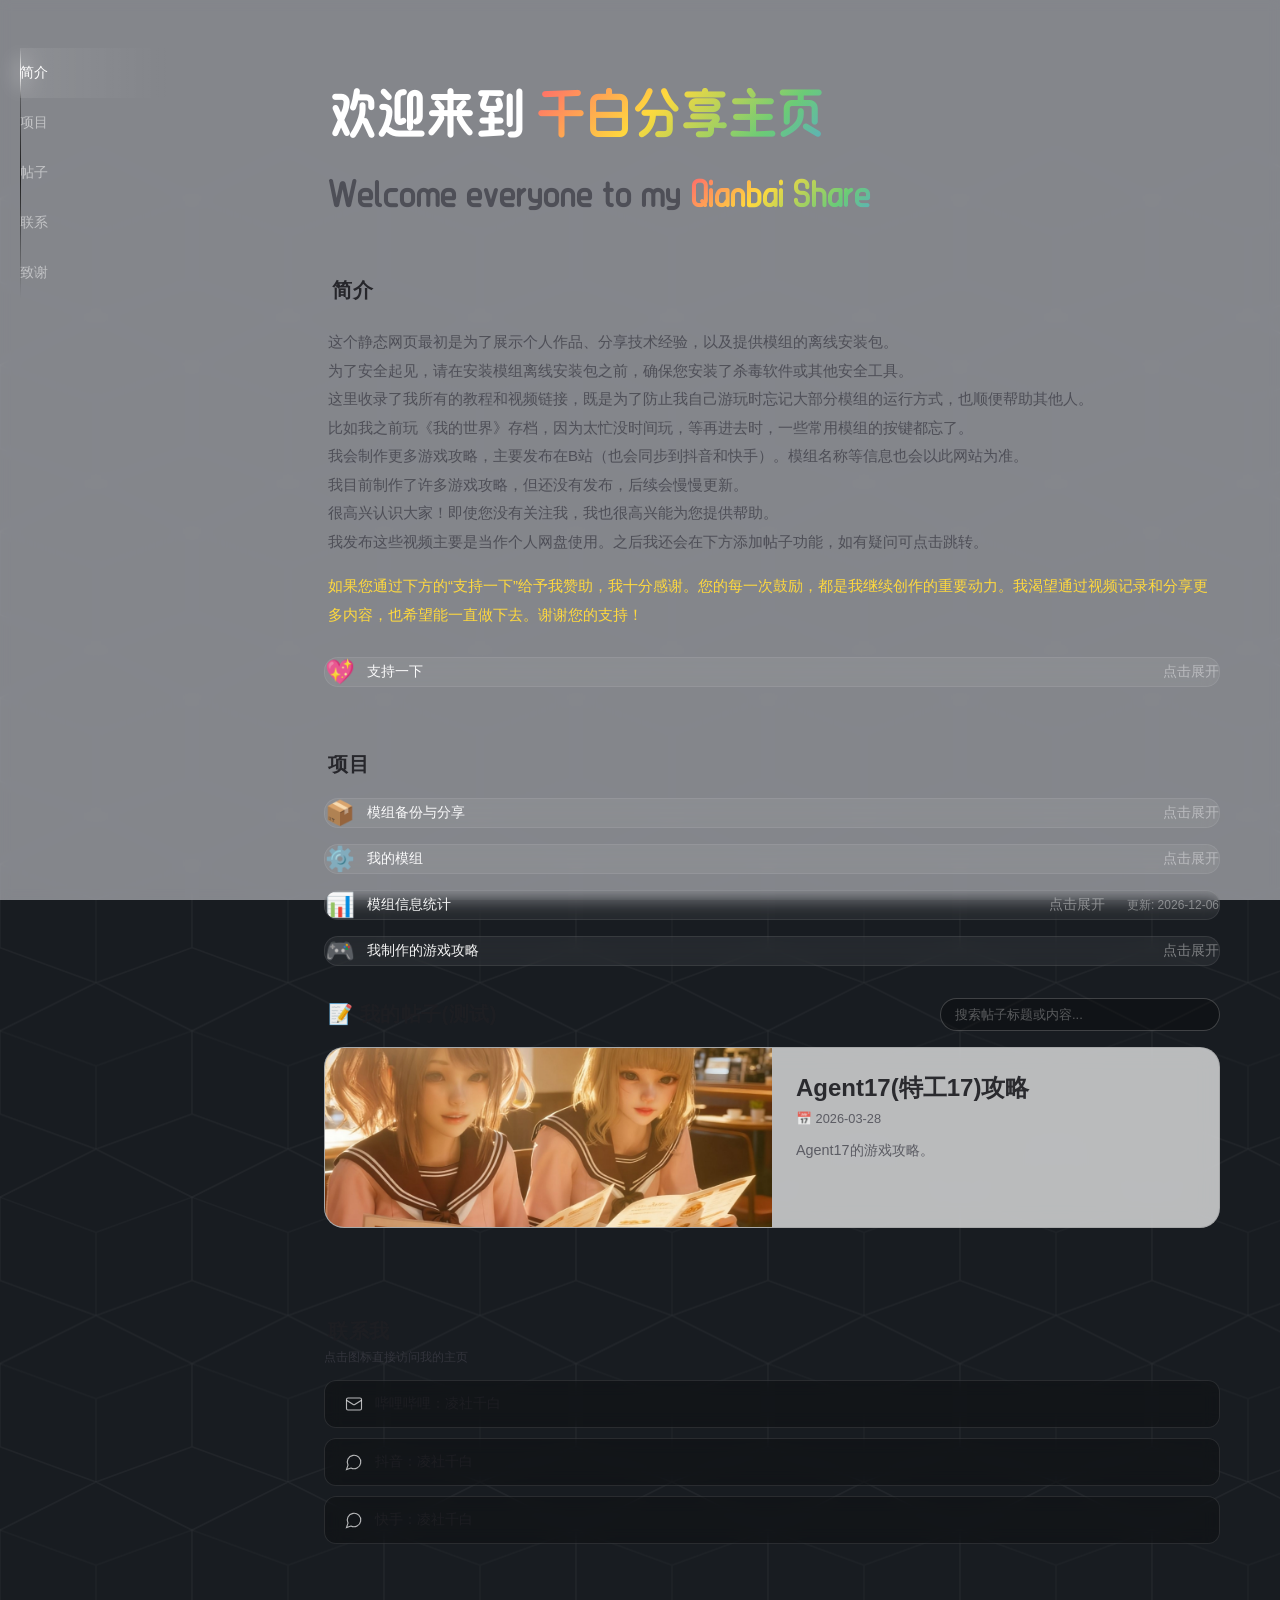
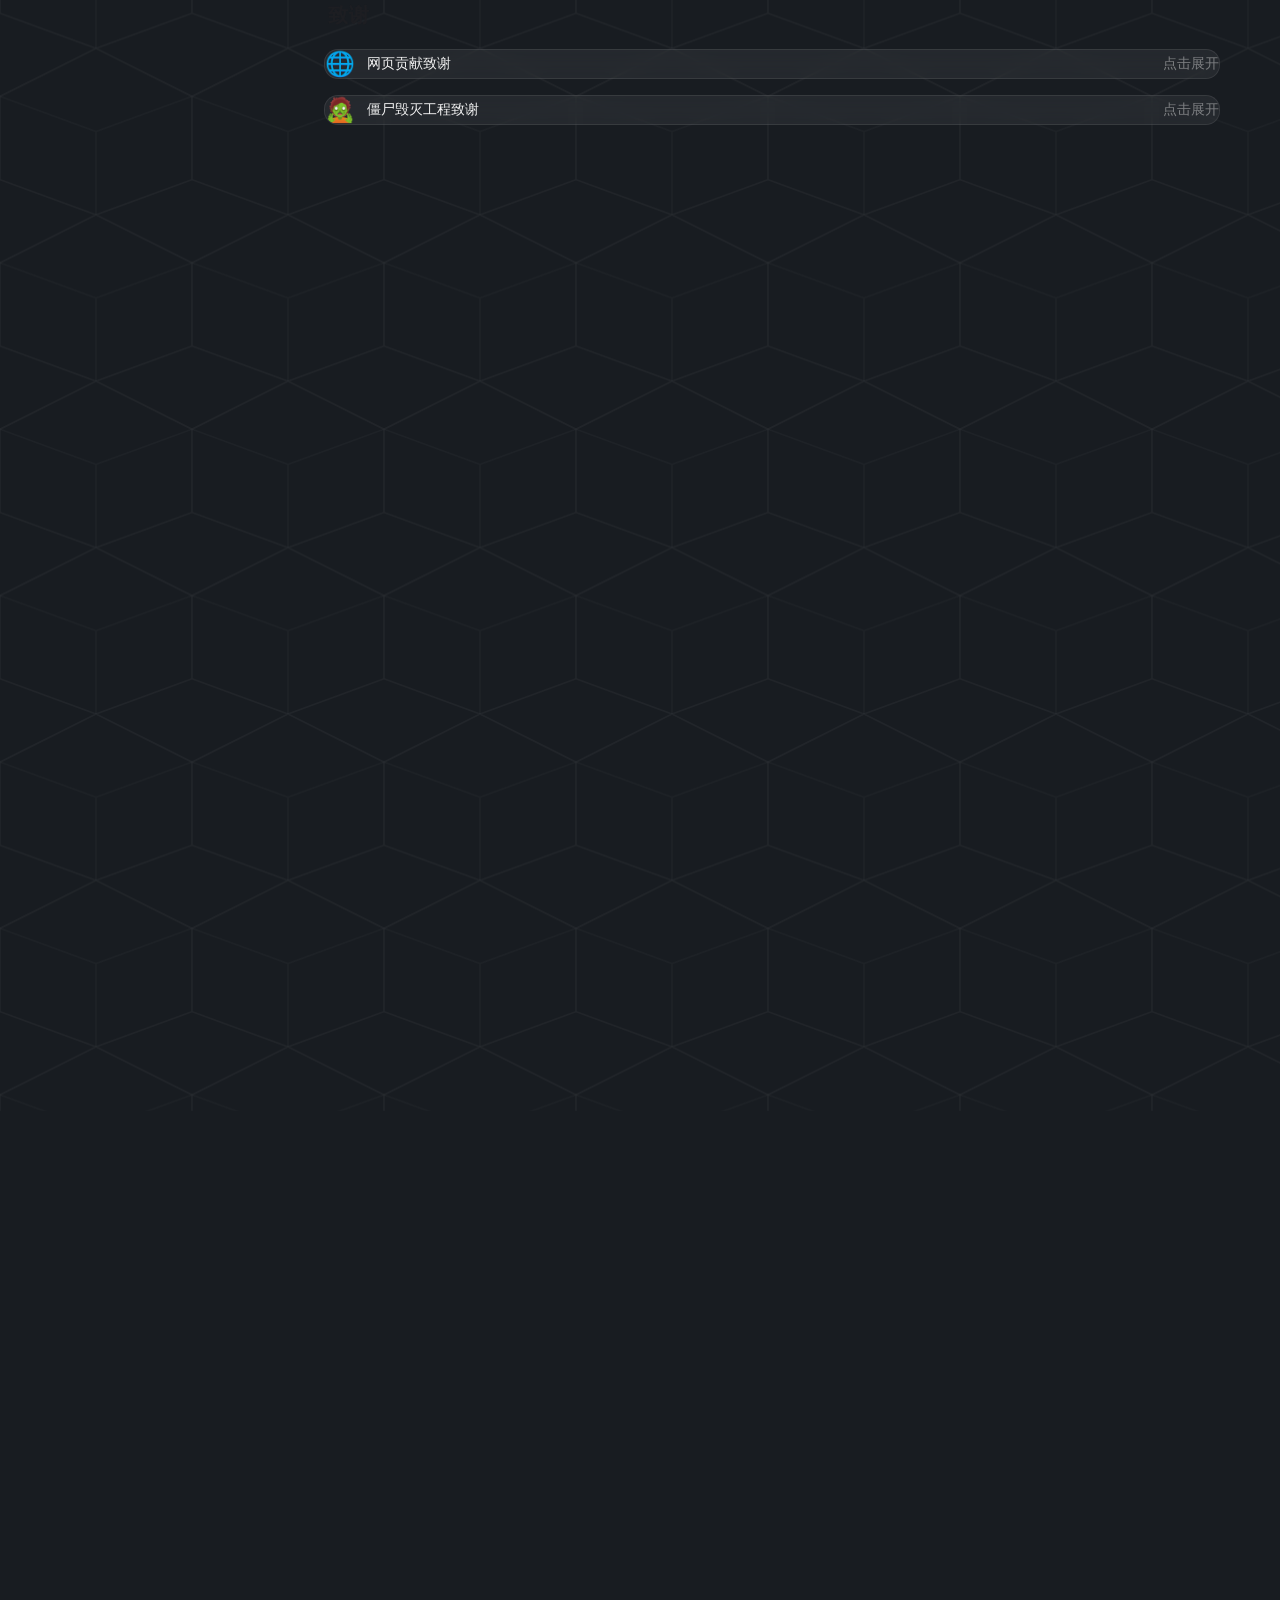
==== index.html @ e84b72c1 "更新网站：使用 CDN 图片链接等" ====
<!DOCTYPE html>
<html lang="zh-CN">
<head>
    <meta charset="UTF-8">
    <meta name="viewport" content="width=device-width,initial-scale=1.0">
    <meta name="description" content="千白分享主页 - 个人分享与作品展示">
    <title>千白分享主页</title>
    <script charset="UTF-8" id="LA_COLLECT" src="//sdk.51.la/js-sdk-pro.min.js"></script>
    <script>LA.init({id:"3PEh97IIsQ2zJUR2",ck:"3PEh97IIsQ2zJUR2"})</script>
    <style>
        @font-face {
            font-family: 'ZQKNNY';
            src: url('ZQKNNY-Medium-2.woff2') format('woff2');
            font-weight: 500;
            font-style: normal;
            font-display: swap
        }
    </style>
    <link rel="stylesheet" href="style/word.css">
    <link rel="stylesheet" href="style/new.css">
    <link rel="stylesheet" href="style/lan.css">
    <link rel="stylesheet" href="style/icon.css">
    <link rel="stylesheet" href="style/aoo.css">
    <style>
        /* ========== 原有样式保持不变 ========== */
        .sidebar {
            align-items: flex-start;
            padding-left: 0
        }

        .radio-container {
            width: 100%;
            margin-left: 0;
            padding-left: 0
        }

        .radio-container label {
            text-align: left;
            width: 100%;
            padding-left: 0;
            justify-content: flex-start;
            margin-left: 0
        }

        .radio-container .glider-container {
            left: 0
        }

        .container {
            position: relative;
            z-index: 2;
            width: min(1200px, 100%);
            margin-left: 0;
            margin-right: auto;
            display: grid;
            grid-template-columns: 280px 1fr;
            gap: 24px;
            align-items: start
        }

        .mod-table {
            width: 100%;
            border-collapse: collapse;
            margin-top: 10px;
            font-size: 14px;
            color: rgba(255, 255, 255, 0.9);
            table-layout: fixed;
            min-width: 1000px
        }

        .mod-table th {
            text-align: left;
            padding: 12px 8px;
            background: rgba(255, 255, 255, 0.08);
            border-bottom: 1px solid rgba(255, 255, 255, 0.2);
            font-weight: 600;
            letter-spacing: .3px;
            white-space: nowrap
        }

        .mod-table td {
            padding: 10px 8px;
            border-bottom: 1px solid rgba(255, 255, 255, 0.05);
            vertical-align: middle;
            word-wrap: break-word
        }

        .mod-table tr:hover td {
            background: rgba(255, 255, 255, 0.03)
        }

        .mod-table a {
            color: #3B82F6;
            text-decoration: none
        }

        .mod-table a:hover {
            text-decoration: underline
        }

        .mod-id {
            font-size: 12px;
            color: rgba(255, 255, 255, 0.5);
            display: block;
            margin-top: 2px
        }

        .mod-table th:nth-child(1) {
            width: 25%
        }

        .mod-table th:nth-child(2) {
            width: 20%
        }

        .mod-table th:nth-child(3) {
            width: 12%
        }

        .mod-table th:nth-child(4) {
            width: 10%
        }

        .mod-table th:nth-child(5) {
            width: 23%
        }

        .mod-table th:nth-child(6) {
            width: 10%
        }

        .guide-table th:nth-child(1) {
            width: 70%
        }

        .guide-table th:nth-child(2) {
            width: 30%
        }

        .status-badge {
            display: inline-block;
            padding: 4px 8px;
            border-radius: 20px;
            font-size: 12px;
            font-weight: 500;
            background: rgba(255, 255, 255, 0.1);
            border: 1px solid rgba(255, 255, 255, 0.15);
            white-space: nowrap
        }

        .status-complete {
            background: rgba(39, 174, 96, 0.2);
            border-color: rgba(39, 174, 96, 0.4);
            color: #2ecc71
        }

        .status-incomplete {
            background: rgba(241, 196, 15, 0.2);
            border-color: rgba(241, 196, 15, 0.4);
            color: #f1c40f
        }

        .status-pending {
            background: rgba(52, 152, 219, 0.2);
            border-color: rgba(52, 152, 219, 0.4);
            color: #3498db
        }

        .status-unneeded {
            background: rgba(155, 89, 182, 0.2);
            border-color: rgba(155, 89, 182, 0.4);
            color: #9b59b6
        }

        .status-todo {
            background: rgba(255, 140, 0, 0.2);
            border-color: rgba(255, 140, 0, 0.4);
            color: #ff8c00
        }

        .icon-uploaded {
            color: #2ecc71;
            font-size: 18px
        }

        .icon-not-uploaded {
            color: rgba(255, 255, 255, 0.3);
            font-size: 18px
        }

        .filter-section {
            margin-bottom: 20px;
            border-radius: 12px;
            background: rgba(0, 0, 0, 0.2);
            overflow: hidden
        }

        .filter-header {
            padding: 12px 16px;
            background: rgba(255, 255, 255, 0.05);
            cursor: pointer;
            display: flex;
            align-items: center;
            justify-content: space-between;
            font-weight: 500;
            border-bottom: 1px solid rgba(255, 255, 255, 0.1)
        }

        .filter-header:hover {
            background: rgba(255, 255, 255, 0.08)
        }

        .filter-header span:first-child {
            display: flex;
            align-items: center;
            gap: 8px
        }

        .filter-header .arrow {
            transition: transform .3s
        }

        .filter-header.collapsed .arrow {
            transform: rotate(-90deg)
        }

        .filter-content {
            padding: 16px;
            transition: max-height .3s ease, padding .3s ease;
            max-height: 800px;
            overflow: hidden
        }

        .filter-content.collapsed {
            max-height: 0;
            padding-top: 0;
            padding-bottom: 0
        }

        .filter-group {
            margin-bottom: 20px;
            border-bottom: 1px solid rgba(255, 255, 255, 0.1);
            padding-bottom: 16px
        }

        .filter-group:last-child {
            border-bottom: none;
            margin-bottom: 0;
            padding-bottom: 0
        }

        .filter-group-header {
            display: flex;
            align-items: center;
            gap: 8px;
            margin-bottom: 10px;
            cursor: pointer;
            color: rgba(255, 255, 255, 0.9);
            font-weight: 500;
            font-size: 14px
        }

        .filter-group-header .group-arrow {
            transition: transform .2s;
            font-size: 12px
        }

        .filter-group-header.collapsed .group-arrow {
            transform: rotate(-90deg)
        }

        .filter-group-options {
            display: flex;
            flex-wrap: wrap;
            gap: 8px;
            transition: max-height .2s ease, opacity .2s ease;
            max-height: 200px;
            opacity: 1;
            overflow: hidden
        }

        .filter-group-options.collapsed {
            max-height: 0;
            opacity: 0;
            margin: 0
        }

        .filter-btn {
            padding: 6px 14px;
            border-radius: 30px;
            background: rgba(255, 255, 255, 0.08);
            border: 1px solid rgba(255, 255, 255, 0.12);
            color: rgba(255, 255, 255, 0.7);
            font-size: 13px;
            cursor: pointer;
            transition: all .2s;
            white-space: nowrap
        }

        .filter-btn:hover {
            background: rgba(255, 255, 255, 0.15);
            border-color: rgba(255, 255, 255, 0.25)
        }

        .filter-btn.active {
            background: #3B82F6;
            border-color: #3B82F6;
            color: #fff
        }

        .game-search-input {
            width: 100%;
            padding: 8px 12px;
            border-radius: 20px;
            border: 1px solid rgba(255, 255, 255, 0.2);
            background: rgba(0, 0, 0, 0.3);
            color: #fff;
            font-size: 13px;
            outline: none
        }

        .game-search-input:focus {
            border-color: #3B82F6;
            background: rgba(0, 0, 0, 0.5)
        }

        .game-search-input::placeholder {
            color: rgba(255, 255, 255, 0.3)
        }

        .search-box {
            margin-bottom: 20px;
            display: flex;
            align-items: center;
            gap: 10px
        }

        .search-box input {
            flex: 1;
            padding: 12px 16px;
            border-radius: 30px;
            border: 1px solid rgba(255, 255, 255, 0.15);
            background: rgba(0, 0, 0, 0.3);
            color: #fff;
            font-size: 14px;
            outline: none;
            transition: all .2s
        }

        .search-box input:focus {
            border-color: #3B82F6;
            background: rgba(0, 0, 0, 0.5)
        }

        .search-box input::placeholder {
            color: rgba(255, 255, 255, 0.3)
        }

        .table-responsive {
            overflow-x: auto;
            border-radius: 12px;
            margin: 0 -1px
        }

        .pagination {
            display: flex;
            justify-content: center;
            align-items: center;
            gap: 8px;
            margin-top: 20px;
            flex-wrap: wrap
        }

        .pagination button {
            background: rgba(255, 255, 255, 0.1);
            border: 1px solid rgba(255, 255, 255, 0.15);
            color: #fff;
            padding: 8px 14px;
            border-radius: 8px;
            cursor: pointer;
            font-size: 13px;
            transition: all .2s
        }

        .pagination button:hover:not(:disabled) {
            background: rgba(255, 255, 255, 0.2);
            border-color: rgba(255, 255, 255, 0.3)
        }

        .pagination button:disabled {
            opacity: .3;
            cursor: not-allowed
        }

        .pagination .page-numbers {
            display: flex;
            gap: 4px;
            flex-wrap: wrap
        }

        .pagination .page-number {
            background: rgba(255, 255, 255, 0.05);
            border: 1px solid rgba(255, 255, 255, 0.1);
            color: #fff;
            padding: 6px 12px;
            border-radius: 6px;
            cursor: pointer;
            font-size: 13px
        }

        .pagination .page-number.active {
            background: #3B82F6;
            border-color: #3B82F6
        }

        .loading {
            text-align: center;
            padding: 40px;
            color: rgba(255, 255, 255, 0.5)
        }

        details.contact-item>div {
            padding: 20px;
            border-top: 1px solid rgba(255, 255, 255, 0.1);
            background: rgba(0, 0, 0, 0.2)
        }

        .thanks-section {
            margin-bottom: 16px
        }

        .thanks-section h4 {
            font-size: 14px;
            color: #fff;
            margin-bottom: 8px;
            font-weight: 600
        }

        .thanks-section ul {
            list-style: none;
            padding: 0;
            margin: 0
        }

        .thanks-section li {
            padding: 4px 0;
            color: rgba(255, 255, 255, 0.8);
            font-size: 13px
        }

        .thanks-note {
            margin-top: 12px;
            font-style: italic;
            color: rgba(255, 255, 255, 0.6);
            font-size: 13px
        }

        .contact-item details>summary {
            font-size: 15px !important;
            padding: 10px 16px !important;
            list-style: none !important;
            position: relative;
            cursor: pointer;
            display: flex !important;
            align-items: center;
            gap: 12px;
            background: rgba(255, 255, 255, 0.02);
            transition: background .2s;
            color: rgba(255, 255, 255, 0.95);
            font-weight: 500
        }

        .contact-item details>summary::-webkit-details-marker {
            display: none !important
        }

        .contact-item details>summary::after {
            content: '▶';
            font-size: 12px;
            margin-left: auto;
            transition: transform .2s;
            color: rgba(255, 255, 255, 0.6)
        }

        .contact-item details[open]>summary::after {
            transform: rotate(90deg)
        }

        .contact-item details>div {
            font-size: 13px !important;
            padding: 16px !important;
            border-top: 1px solid rgba(255, 255, 255, 0.1);
            background: rgba(0, 0, 0, 0.2)
        }

        .contact-item details .mod-table,
        .contact-item details .mod-table * {
            font-size: 14px
        }

        .guide-table {
            min-width: 600px
        }

        .guide-table td,
        .guide-table th {
            padding: 10px 8px
        }

        .stats-bar {
            margin-bottom: 16px;
            padding: 12px 16px;
            background: rgba(0, 0, 0, 0.2);
            border-radius: 10px;
            font-size: 14px;
            display: flex;
            flex-wrap: wrap;
            gap: 16px;
            align-items: center
        }

        .stats-item {
            display: flex;
            align-items: center;
            gap: 4px
        }

        .stats-item .icon {
            font-size: 16px
        }

        .stats-number {
            font-weight: 600
        }

        .stats-complete {
            color: #2ecc71
        }

        .stats-incomplete {
            color: #f1c40f
        }

        .stats-pending {
            color: #3498db
        }

        .stats-unneeded {
            color: #9b59b6
        }

        .stats-todo {
            color: #ff8c00
        }

        .modal {
            display: none;
            position: fixed;
            z-index: 1000;
            left: 0;
            top: 0;
            width: 100%;
            height: 100%;
            background-color: rgba(0, 0, 0, 0.9);
            justify-content: center;
            align-items: center
        }

        .modal-content {
            max-width: 90%;
            max-height: 90%;
            object-fit: contain;
            border-radius: 8px
        }

        .close-modal {
            position: absolute;
            top: 20px;
            right: 30px;
            color: #fff;
            font-size: 40px;
            font-weight: bold;
            cursor: pointer
        }

        .close-modal:hover {
            color: #ccc
        }

        .posts-section {
            margin: 2rem 0
        }

        .posts-header {
            display: flex;
            justify-content: space-between;
            align-items: center;
            flex-wrap: wrap;
            margin-bottom: 1rem;
            gap: 1rem;
        }
        .posts-header .section-title {
            margin-bottom: 0;
        }
        .posts-search {
            max-width: 280px;
            width: 100%;
        }
        .posts-search input {
            width: 100%;
            padding: 8px 14px;
            border-radius: 30px;
            border: 1px solid rgba(255, 255, 255, 0.2);
            background: rgba(0, 0, 0, 0.3);
            color: #fff;
            font-size: 13px;
            outline: none;
            transition: all 0.2s;
        }
        .posts-search input:focus {
            border-color: #3B82F6;
            background: rgba(0, 0, 0, 0.5);
        }
        .posts-search input::placeholder {
            color: rgba(255, 255, 255, 0.3);
        }

        .posts-grid {
            display: flex;
            flex-direction: column;
            gap: 1.5rem
        }

        .post-card-item {
            display: flex;
            background: var(--card-bg);
            backdrop-filter: blur(var(--glass-blur));
            border-radius: 20px;
            border: 1px solid var(--card-border);
            overflow: hidden;
            transition: transform .2s, box-shadow .2s;
            cursor: pointer
        }

        .post-card-item:hover {
            transform: translateY(-4px);
            box-shadow: 0 12px 28px rgba(0, 0, 0, 0.2);
            border-color: var(--card-border-hover)
        }

        .post-card-cover {
            background-size: cover;
            background-position: center;
            width: 50%;                     /* 占卡片宽度的 35% */
            padding-top: 20%;           /* 35% * 4/3 ≈ 46.67% ，实现 3:4 纵向比例 */
            border-radius: 12px 0 0 12px;
            flex-shrink: 0;
            position: relative;            /* 用于内部背景图定位 */
        }
        @media (max-width: 768px) {
            .post-card-cover {
                width: 40%;                /* 移动端可以稍大 */
                padding-top: 53.33%;       /* 40% * 4/3 ≈ 53.33% */
            }
        }

        .post-card-info {
            flex: 1;
            padding: 1.5rem
        }

        .post-card-title {
            font-size: 1.5rem;
            font-weight: 600;
            margin-bottom: .5rem;
            line-height: 1.3;
            color: var(--text)
        }

        .post-card-meta {
            display: flex;
            flex-wrap: wrap;
            gap: 1rem;
            font-size: .8rem;
            color: var(--text-muted);
            margin-bottom: .8rem
        }

        .post-card-meta span {
            display: inline-flex;
            align-items: center;
            gap: .3rem
        }

        .post-card-summary {
            font-size: .9rem;
            line-height: 1.6;
            color: var(--text-muted);
            display: -webkit-box;
            -webkit-line-clamp: 3;
            -webkit-box-orient: vertical;
            line-clamp: 3;
            overflow: hidden
        }

        @media(max-width:768px) {
            .post-card-title {
                font-size: 1.2rem
            }
            .posts-header {
                flex-direction: column;
                align-items: flex-start;
            }
            .posts-search {
                max-width: 100%;
            }
        }

        @media(max-width:480px) {
            .post-card-title {
                font-size: 1.1rem
            }
        }
    </style>
</head>
<body>
    <div class="bg">
        <div class="pattern-bg">
            <svg class="cube-svg" viewBox="0 0 800 800">
                <defs>
                    <pattern id="cube" x="0" y="0" width="60" height="52" patternUnits="userSpaceOnUse">
                        <path d="M30 0 L60 15 L60 41 L30 52 L0 41 L0 15 Z" fill="none" stroke="rgba(255,255,255,0.06)" stroke-width="0.5" />
                        <path d="M30 26 L60 15 M30 26 L0 15 M30 26 L30 52" fill="none" stroke="rgba(255,255,255,0.04)" stroke-width="0.5" />
                    </pattern>
                </defs>
                <rect width="100%" height="100%" fill="url(#cube)" />
            </svg>
        </div>
    </div>
    <div class="bg-blur"></div>
    <div class="container">
        <aside class="sidebar">
            <div class="radio-container" style="--total-radio:5;">
                <input type="radio" name="nav" id="nav-about" checked>
                <label for="nav-about">简介</label>
                <input type="radio" name="nav" id="nav-projects">
                <label for="nav-projects">项目</label>
                <input type="radio" name="nav" id="nav-posts">
                <label for="nav-posts">帖子</label>
                <input type="radio" name="nav" id="nav-contact">
                <label for="nav-contact">联系</label>
                <input type="radio" name="nav" id="nav-thanks">
                <label for="nav-thanks">致谢</label>
                <div class="glider-container">
                    <div class="glider"></div>
                </div>
            </div>
        </aside>
        <main class="main-content">
            <div class="mobile-avatar-card" id="mobileAvatarCard" style="display:none"></div>
            <div class="title-card">
                <h1 class="title-wrap"><span class="title-prefix">欢迎来到</span><span class="title">千白分享主页</span></h1>
            </div>
            <div class="subtitle-card">
                <h2 class="subtitle-wrap"><span class="subtitle-prefix">Welcome everyone to my</span><span class="subtitle-name">Qianbai Share</span></h2>
            </div>
            <div class="intro-card" id="about">
                <h3 class="section-title">简介</h3>
                <p class="intro-text">这个静态网页最初是为了展示个人作品、分享技术经验，以及提供模组的离线安装包。</p>
                <p class="intro-text">为了安全起见，请在安装模组离线安装包之前，确保您安装了杀毒软件或其他安全工具。</p>
                <p class="intro-text">这里收录了我所有的教程和视频链接，既是为了防止我自己游玩时忘记大部分模组的运行方式，也顺便帮助其他人。</p>
                <p class="intro-text">比如我之前玩《我的世界》存档，因为太忙没时间玩，等再进去时，一些常用模组的按键都忘了。</p>
                <p class="intro-text">我会制作更多游戏攻略，主要发布在B站（也会同步到抖音和快手）。模组名称等信息也会以此网站为准。</p>
                <p class="intro-text">我目前制作了许多游戏攻略，但还没有发布，后续会慢慢更新。</p>
                <p class="intro-text">很高兴认识大家！即使您没有关注我，我也很高兴能为您提供帮助。</p>
                <p class="intro-text">我发布这些视频主要是当作个人网盘使用。之后我还会在下方添加帖子功能，如有疑问可点击跳转。</p>
                <p class="intro-text" style="margin-top:16px;color:#ffd93d">如果您通过下方的“支持一下”给予我赞助，我十分感谢。您的每一次鼓励，都是我继续创作的重要动力。我渴望通过视频记录和分享更多内容，也希望能一直做下去。谢谢您的支持！</p>
            </div>
            <details class="contact-item" style="padding:0;overflow:hidden;border-radius:14px;margin-bottom:16px;background:rgba(255,255,255,0.04);border:1px solid rgba(255,255,255,0.1)">
                <summary style="cursor:pointer;display:flex;align-items:center;gap:12px;background:rgba(255,255,255,0.02);transition:background .2s;color:rgba(255,255,255,0.95);font-weight:500">
                    <span style="font-size:24px">💖</span> 支持一下<span style="margin-left:auto;font-size:14px;color:rgba(255,255,255,0.4)">点击展开</span>
                </summary>
                <div style="padding:20px;border-top:1px solid rgba(255,255,255,0.1);background:rgba(0,0,0,0.2);text-align:center">
                    <img src="sponsor.png" alt="赞赏码" id="sponsorImg" style="max-width:200px;border-radius:12px;border:1px solid rgba(255,255,255,0.2);background:#fff;padding:8px;cursor:pointer" onerror="this.style.display='none';this.parentElement.innerHTML='<span style=\'color:#999;\'>请放置 sponsor.png 到根目录</span>'">
                </div>
            </details>
            <div id="imageModal" class="modal">
                <span class="close-modal">&times;</span>
                <img class="modal-content" id="modalImage">
            </div>
            <div class="projects-card" id="projects">
                <h3 class="section-title">项目</h3>
                <details class="contact-item" style="padding:0;overflow:hidden;border-radius:14px;margin-bottom:16px;background:rgba(255,255,255,0.04);border:1px solid rgba(255,255,255,0.1)">
                    <summary style="cursor:pointer;display:flex;align-items:center;gap:12px;background:rgba(255,255,255,0.02);transition:background .2s;color:rgba(255,255,255,0.95);font-weight:500">
                        <span style="font-size:24px">📦</span> 模组备份与分享<span style="margin-left:auto;font-size:14px;color:rgba(255,255,255,0.4)">点击展开</span>
                    </summary>
                    <div style="padding:20px;border-top:1px solid rgba(255,255,255,0.1);background:rgba(0,0,0,0.2)">
                        <div style="margin-bottom:16px"><a href="https://wwavd.lanzoum.com/b011m04e2b" target="_blank" style="color:#3B82F6;text-decoration:none;font-size:16px;font-weight:500;display:inline-block">📁 僵毁模组分享</a></div>
                        <div style="margin-bottom:16px"><span style="color:#ffd93d;font-size:15px">🔐 密码：LSQB</span></div>
                        <div><a href="https://wwavd.lanzoum.com/b011m04e2b" target="_blank" class="email-submit" style="display:inline-block;background:rgba(255,255,255,0.1);border:1px solid rgba(255,255,255,0.3);padding:8px 18px;border-radius:40px;font-size:14px;color:#fff;text-decoration:none"><svg viewBox="0 0 24 24" width="16" height="16" fill="none" stroke="currentColor" style="vertical-align:middle;margin-right:6px"><path d="M21 15v4a2 2 0 0 1-2 2H5a2 2 0 0 1-2-2v-4" /><polyline points="7 10 12 15 17 10" /><line x1="12" y1="15" x2="12" y2="3" /></svg>前往下载页面</a></div>
                    </div>
                </details>
                <details class="contact-item" style="padding:0;overflow:hidden;border-radius:14px;margin-bottom:16px;background:rgba(255,255,255,0.04);border:1px solid rgba(255,255,255,0.1)">
                    <summary style="cursor:pointer;display:flex;align-items:center;gap:12px;background:rgba(255,255,255,0.02);transition:background .2s;color:rgba(255,255,255,0.95);font-weight:500">
                        <span style="font-size:24px">⚙️</span> 我的模组<span style="margin-left:auto;font-size:14px;color:rgba(255,255,255,0.4)">点击展开</span>
                    </summary>
                    <div style="padding:20px;border-top:1px solid rgba(255,255,255,0.1);background:rgba(0,0,0,0.2)">
                        <div style="margin-bottom:16px;padding:12px 16px;background:rgba(255,255,255,0.05);border-radius:8px"><a href="https://steamcommunity.com/sharedfiles/filedetails/?id=3668825372" target="_blank" style="color:#3B82F6;text-decoration:none;font-size:16px;font-weight:500;display:block;margin-bottom:4px">🎮 原版汉化模组</a>
                            <div style="font-size:13px;color:rgba(255,255,255,0.6)">Steam ID: 3668825372</div>
                        </div>
                        <div style="margin-bottom:16px;padding:12px 16px;background:rgba(255,255,255,0.05);border-radius:8px"><a href="https://steamcommunity.com/sharedfiles/filedetails/?id=3445878532" target="_blank" style="color:#3B82F6;text-decoration:none;font-size:16px;font-weight:500;display:block;margin-bottom:4px">🎮 模组汉化</a>
                            <div style="font-size:13px;color:rgba(255,255,255,0.6)">Steam ID: 3445878532</div>
                        </div>
                        <div style="margin-top:16px;padding-top:16px;border-top:1px solid rgba(255,255,255,0.1)">
                            <p style="color:rgba(255,255,255,0.7);font-size:14px;margin:0">点击上面的链接可以直接访问Steam创意工坊页面。</p>
                        </div>
                    </div>
                </details>
                <details class="contact-item" style="padding:0;overflow:hidden;border-radius:14px;margin-bottom:16px;background:rgba(255,255,255,0.04);border:1px solid rgba(255,255,255,0.1)">
                    <summary style="cursor:pointer;display:flex;align-items:center;gap:12px;background:rgba(255,255,255,0.02);transition:background .2s;color:rgba(255,255,255,0.95);font-weight:500">
                        <span style="font-size:24px">📊</span> 模组信息统计<span style="margin-left:auto;font-size:14px;color:rgba(255,255,255,0.4)">点击展开</span><span id="updateDate" style="font-size:12px;color:rgba(255,255,255,0.4);margin-left:10px">更新: 加载中...</span>
                    </summary>
                    <div style="padding:20px;border-top:1px solid rgba(255,255,255,0.1);background:rgba(0,0,0,0.2)">
                        <div id="modStats" class="stats-bar">加载统计中...</div>
                        <div class="search-box"><input type="text" id="modSearch" placeholder="搜索模组名称、中文名、ID或备注..."></div>
                        <div class="filter-section">
                            <div class="filter-header" id="filterToggle"><span><span>🔍</span> 高级筛选</span><span class="arrow">▼</span></div>
                            <div class="filter-content" id="filterContent">
                                <div class="filter-group">
                                    <div class="filter-group-header" onclick="toggleGroup(this)"><span class="group-arrow">▶</span><span>游戏</span></div>
                                    <div class="filter-group-options collapsed"><input type="text" id="gameSearchInput" class="game-search-input" placeholder="输入游戏名称..."></div>
                                </div>
                                <div class="filter-group">
                                    <div class="filter-group-header" onclick="toggleGroup(this)"><span class="group-arrow">▶</span><span>翻译状态</span></div>
                                    <div class="filter-group-options collapsed" id="statusFilterGroup"></div>
                                </div>
                                <div class="filter-group">
                                    <div class="filter-group-header" onclick="toggleGroup(this)"><span class="group-arrow">▶</span><span>离线分享</span></div>
                                    <div class="filter-group-options collapsed" id="offlineFilterGroup"><span class="filter-btn active" data-group="offline" data-value="all">全部</span><span class="filter-btn" data-group="offline" data-value="yes">已上传</span><span class="filter-btn" data-group="offline" data-value="no">未上传</span></div>
                                </div>
                                <div class="filter-group">
                                    <div class="filter-group-header" onclick="toggleGroup(this)"><span class="group-arrow">▶</span><span>备注</span></div>
                                    <div class="filter-group-options collapsed" id="noteFilterGroup"><span class="filter-btn active" data-group="note" data-value="all">全部</span><span class="filter-btn" data-group="note" data-value="yes">有备注</span><span class="filter-btn" data-group="note" data-value="no">无备注</span></div>
                                </div>
                                <div class="filter-group">
                                    <div class="filter-group-header" onclick="toggleGroup(this)"><span class="group-arrow">▶</span><span>中文名</span></div>
                                    <div class="filter-group-options collapsed" id="chineseFilterGroup"><span class="filter-btn active" data-group="chinese" data-value="all">全部</span><span class="filter-btn" data-group="chinese" data-value="yes">有中文名</span><span class="filter-btn" data-group="chinese" data-value="no">无中文名</span></div>
                                </div>
                                <div class="filter-group">
                                    <div class="filter-group-header" onclick="toggleGroup(this)"><span class="group-arrow">▶</span><span>视频教程</span></div>
                                    <div class="filter-group-options collapsed" id="videoFilterGroup"><span class="filter-btn active" data-group="video" data-value="all">全部</span><span class="filter-btn" data-group="video" data-value="yes">有教程</span><span class="filter-btn" data-group="video" data-value="no">无教程</span></div>
                                </div>
                            </div>
                        </div>
                        <div class="table-responsive">
                            <table class="mod-table" id="modTable">
                                <thead>
                                    <tr>
                                        <th>模组名称 / ID</th>
                                        <th>模组中文名</th>
                                        <th>翻译进度</th>
                                        <th>视频教程</th>
                                        <th>备注</th>
                                        <th>离线分享</th>
                                    </tr>
                                </thead>
                                <tbody id="modTableBody">
                                    <tr>
                                        <td colspan="6" class="loading">加载中...</td>
                                    </tr>
                                </tbody>
                            </table>
                        </div>
                        <div class="pagination" id="pagination"></div>
                    </div>
                </details>
                <details class="contact-item" style="padding:0;overflow:hidden;border-radius:14px;margin-bottom:16px;background:rgba(255,255,255,0.04);border:1px solid rgba(255,255,255,0.1)">
                    <summary style="cursor:pointer;display:flex;align-items:center;gap:12px;background:rgba(255,255,255,0.02);transition:background .2s;color:rgba(255,255,255,0.95);font-weight:500">
                        <span style="font-size:24px">🎮</span> 我制作的游戏攻略<span style="margin-left:auto;font-size:14px;color:rgba(255,255,255,0.4)">点击展开</span>
                    </summary>
                    <div style="padding:20px;border-top:1px solid rgba(255,255,255,0.1);background:rgba(0,0,0,0.2)">
                        <div id="guideStats" class="stats-bar">📚 加载中...</div>
                        <div class="search-box"><input type="text" id="guideSearch" placeholder="搜索攻略名称..."></div>
                        <div class="table-responsive">
                            <table class="mod-table guide-table" id="guideTable">
                                <thead>
                                    <tr>
                                        <th>攻略名称</th>
                                        <th>视频</th>
                                    </tr>
                                </thead>
                                <tbody id="guideTableBody">
                                    <tr>
                                        <td colspan="2" class="loading">加载中...</td>
                                    </tr>
                                </tbody>
                            </table>
                        </div>
                        <div class="pagination" id="guidePagination"></div>
                    </div>
                </details>
                <div class="posts-section" id="posts">
                    <div class="posts-header">
                        <h3 class="section-title">📝 我的帖子(测试)</h3>
                        <div class="posts-search">
                            <input type="text" id="postsSearchInput" placeholder="搜索帖子标题或内容...">
                        </div>
                    </div>
                    <div id="postsGrid" class="posts-grid">
                        <!-- 帖子卡片会由JS动态渲染 -->
                    </div>
                    <div class="pagination" id="postsPagination"></div>
                </div>
            </div>
            <div class="comms-card" id="contact">
                <div class="comms-header">
                    <h3 class="section-title comms-title">联系我</h3>
                    <p class="comms-subtitle">点击图标直接访问我的主页</p>
                </div>
                <div class="comms-grid" style="grid-template-columns:1fr">
                    <section class="comms-col comms-contact">
                        <div class="contact-info">
                            <a href="https://space.bilibili.com/498508670" target="_blank" class="contact-item" style="text-decoration:none;color:inherit"><svg viewBox="0 0 24 24"><rect x="2" y="4" width="20" height="16" rx="2" /><path d="m22 7-8.97 5.7a1.94 1.94 0 0 1-2.06 0L2 7" /></svg>哔哩哔哩：凌社千白</a>
                            <a href="https://www.douyin.com/user/MS4wLjABAAAAk63wGgh1qr_pNx8CDzCy26nLh4ZAoCaop9PAmZUu93mjbSj6T5byECm4aXuGqkc_" target="_blank" class="contact-item" style="text-decoration:none;color:inherit"><svg viewBox="0 0 24 24"><path d="M7.9 20A9 9 0 1 0 4 16.1L2 22z" /></svg>抖音：凌社千白</a>
                            <a href="https://www.kuaishou.com/profile/3xcatpzc2ejba82" target="_blank" class="contact-item" style="text-decoration:none;color:inherit"><svg viewBox="0 0 24 24"><path d="M7.9 20A9 9 0 1 0 4 16.1L2 22z" /></svg>快手：凌社千白</a>
                        </div>
                    </section>
                </div>
            </div>
            <div class="projects-card" id="thanks" style="margin-top:10px">
                <h3 class="section-title">致谢</h3>
                <details class="contact-item" style="padding:0;overflow:hidden;border-radius:14px;margin-bottom:16px;background:rgba(255,255,255,0.04);border:1px solid rgba(255,255,255,0.1)">
                    <summary style="cursor:pointer;display:flex;align-items:center;gap:12px;background:rgba(255,255,255,0.02);transition:background .2s;color:rgba(255,255,255,0.95);font-weight:500">
                        <span style="font-size:24px">🌐</span> 网页贡献致谢<span style="margin-left:auto;font-size:14px;color:rgba(255,255,255,0.4)">点击展开</span>
                    </summary>
                    <div style="padding:20px;border-top:1px solid rgba(255,255,255,0.1);background:rgba(0,0,0,0.2)">
                        <div class="thanks-section">
                            <ul>
                                <li><a href="https://www.deepseek.com/" target="_blank" style="color:#3B82F6">DeepSeek</a> - AI 助手</li>
                                <li><a href="https://space.bilibili.com/3493078216215098" target="_blank" style="color:#3B82F6">小狐务器</a> - B站主页</li>
                            </ul>
                        </div>
                    </div>
                </details>
                <details class="contact-item" style="padding:0;overflow:hidden;border-radius:14px;margin-bottom:16px;background:rgba(255,255,255,0.04);border:1px solid rgba(255,255,255,0.1)">
                    <summary style="cursor:pointer;display:flex;align-items:center;gap:12px;background:rgba(255,255,255,0.02);transition:background .2s;color:rgba(255,255,255,0.95);font-weight:500">
                        <span style="font-size:24px">🧟</span> 僵尸毁灭工程致谢<span style="margin-left:auto;font-size:14px;color:rgba(255,255,255,0.4)">点击展开</span>
                    </summary>
                    <div style="padding:20px;border-top:1px solid rgba(255,255,255,0.1);background:rgba(0,0,0,0.2)">
                        <div class="thanks-section">
                            <h4>老版汉化组成员</h4>
                            <ul>
                                <li>Sky_Orc_Mm</li>
                                <li>Misha</li>
                                <li>HennyFishYu</li>
                                <li>Jeff</li>
                            </ul>
                        </div>
                        <div class="thanks-section">
                            <h4>新版汉化组成员</h4>
                            <ul>
                                <li>Alexa-Hong</li>
                                <li>AZ</li>
                                <li>Flying penguin</li>
                                <li>格兰瑞敌击剑</li>
                                <li>HansKaffee</li>
                                <li>L'Etranger</li>
                                <li>Livia</li>
                                <li>moonlight-pz</li>
                                <li>轻轻的晚风</li>
                                <li>RunAbout</li>
                                <li>Susan Admason</li>
                                <li>taoran</li>
                                <li>天冷就要吃火锅</li>
                                <li>TwilightRain</li>
                                <li>战场蒲公英</li>
                                <li>zlq4863947</li>
                            </ul>
                        </div>
                        <div class="thanks-section">
                            <h4>电台内容汉化员</h4>
                            <ul>
                                <li>HenryFishYu</li>
                                <li>Jeff</li>
                                <li>HansKaffee</li>
                                <li>TwilightRain</li>
                                <li>moonlight-pz</li>
                                <li>Susan Admason</li>
                                <li>L'Etranger</li>
                                <li>天冷就要吃火锅</li>
                                <li>轻轻的晚风</li>
                                <li>格兰瑞敌击剑</li>
                                <li>湖畔镇一枝花</li>
                                <li>Livia</li>
                                <li>Flying Penguin</li>
                                <li>AZ</li>
                                <li>taoran</li>
                                <li>eva08maicy02</li>
                            </ul>
                        </div>
                        <div class="thanks-section">
                            <h4>特別鳴謝</h4>
                            <ul>
                                <li>YD360</li>
                                <li>Douggy_Sans</li>
                                <li>BigSmoke</li>
                                <li>Washi</li>
                                <li>Yuanmo</li>
                                <li>mraz#9738</li>
                                <li>COSeeds</li>
                            </ul>
                        </div>
                        <div class="thanks-section">
                            <h4>社区汉化</h4>
                            <ul>
                                <li>凌社千白</li>
                                <li>DeepSeek</li>
                                <li>模组编程</li>
                                <li>DeepSeek (AI协作)</li>
                            </ul>
                            <p class="thanks-note">注：是我制作的模组不指代其他人，因为这个网页本身是我建设汉化也是</p>
                        </div>
                        <div class="thanks-section">
                            <h4>感谢以下模组提供的文件参考与灵感</h4>
                            <ul>
                                <li>[B42]汉化补充包（ID: 3388550747）</li>
                                <li>[B42]简体中文修复（ID: 3386522562）</li>
                                <li>[B42]统一·中文汉化（ID: 3556544454）</li>
                                <li>42传单汉化（ID: 3395823587）</li>
                                <li>[B42]出生点地图中文本地化（ID: 3401460152）</li>
                                <li>模组备注 ID: 3391537655</li>
                            </ul>
                        </div>
                        <div class="thanks-section">
                            <h4>原版汉化模组搭建致谢</h4>
                            <ul>
                                <li><strong>模组备注</strong> ID: 3391537655 <a href="https://steamcommunity.com/sharedfiles/filedetails/?id=3391537655" target="_blank" style="color:#3B82F6">[创意工坊]</a> 原作者 炎天amfysky</li>
                                <li><strong>B42汉化补充包</strong> ID: 3388550747 <a href="https://steamcommunity.com/workshop/filedetails/?id=3388550747" target="_blank" style="color:#3B82F6">[创意工坊]</a> 原作者 炎天amfysky</li>
                                <li><strong>B42简体中文修复</strong> ID: 3386522562 <a href="https://steamcommunity.com/workshop/filedetails/?id=3386522562" target="_blank" style="color:#3B82F6">[创意工坊]</a> 原作者 喵了个球</li>
                                <li><strong>42传单汉化</strong> ID: 3395823587 <a href="https://steamcommunity.com/workshop/filedetails/?id=3395823587" target="_blank" style="color:#3B82F6">[创意工坊]</a> 原作者 Köngwaffle</li>
                                <li><strong>[B42]出生点地图中文本地化</strong> ID: 3401460152 <a href="https://steamcommunity.com/sharedfiles/filedetails/?id=3401460152" target="_blank" style="color:#3B82F6">[创意工坊]</a> 原作者 SillageM</li>
                            </ul>
                        </div>
                    </div>
                </details>
            </div>
        </main>
    </div>
    <script>
        (function() {
            var modal = document.getElementById("imageModal");
            var modalImg = document.getElementById("modalImage");
            var sponsorImg = document.getElementById("sponsorImg");
            var closeBtn = document.getElementsByClassName("close-modal")[0];
            if (sponsorImg) sponsorImg.onclick = function() {
                modal.style.display = "flex";
                modalImg.src = this.src
            };
            if (closeBtn) closeBtn.onclick = function() {
                modal.style.display = "none"
            };
            if (modal) modal.onclick = function(e) {
                if (e.target === modal) modal.style.display = "none"
            }
        })();
    </script>
    <script>
        function toggleGroup(header) {
            var options = header.nextElementSibling;
            var arrow = header.querySelector('.group-arrow');
            if (options.classList.contains('collapsed')) {
                options.classList.remove('collapsed');
                arrow.textContent = '▼';
            } else {
                options.classList.add('collapsed');
                arrow.textContent = '▶';
            }
        }
    </script>
    <script>
        (function() {
            const PAGE_SIZE = 10;
            let allMods = [],
                filteredMods = [],
                currentPage = 1;
            let searchQuery = '',
                gameQuery = '',
                statusFilter = '全部',
                offlineFilter = 'all',
                noteFilter = 'all',
                chineseFilter = 'all',
                videoFilter = 'all',
                filterCollapsed = false;
            const searchInput = document.getElementById('modSearch'),
                gameSearchInput = document.getElementById('gameSearchInput');
            const tbody = document.getElementById('modTableBody'),
                paginationDiv = document.getElementById('pagination');
            const filterToggle = document.getElementById('filterToggle'),
                filterContent = document.getElementById('filterContent');
            const updateDateSpan = document.getElementById('updateDate'),
                modStatsDiv = document.getElementById('modStats');
            const statusFilterGroup = document.getElementById('statusFilterGroup'),
                offlineFilterGroup = document.getElementById('offlineFilterGroup');
            const noteFilterGroup = document.getElementById('noteFilterGroup'),
                chineseFilterGroup = document.getElementById('chineseFilterGroup'),
                videoFilterGroup = document.getElementById('videoFilterGroup');
            if (filterToggle) filterToggle.addEventListener('click', function() {
                filterCollapsed = !filterCollapsed;
                if (filterContent) filterContent.classList.toggle('collapsed', filterCollapsed);
                filterToggle.classList.toggle('collapsed', filterCollapsed)
            });

            function setUpdateDate() {
                if (updateDateSpan) {
                    const today = new Date();
                    updateDateSpan.textContent = `更新: ${today.getFullYear()}-${String(today.getMonth() + 1).padStart(2, '0')}-${String(today.getDate()).padStart(2, '0')}`
                }
            }

            function updateModStats() {
                if (!modStatsDiv || !allMods.length) return;
                const total = allMods.length;
                const countComplete = allMods.filter(m => m.status === '完整').length;
                const countIncomplete = allMods.filter(m => m.status === '非完整').length;
                const countPending = allMods.filter(m => m.status === '待检测').length;
                const countUnneeded = allMods.filter(m => m.status === '无需翻译').length;
                const countTodo = allMods.filter(m => m.status === '待处理').length;
                const countHasVideo = allMods.filter(m => m.videoUrl && m.videoUrl.trim() !== '').length;
                const countNoVideo = total - countHasVideo;
                modStatsDiv.innerHTML = `<div class="stats-item"><span class="icon">📊</span> 总模组: <span class="stats-number">${total}</span></div><div class="stats-item stats-complete"><span class="icon">✅</span> 完整: <span class="stats-number">${countComplete}</span></div><div class="stats-item stats-todo"><span class="icon">⏳</span> 待处理: <span class="stats-number">${countTodo}</span></div><div class="stats-item stats-pending"><span class="icon">🔍</span> 待检测: <span class="stats-number">${countPending}</span></div><div class="stats-item stats-incomplete"><span class="icon">🟡</span> 非完整: <span class="stats-number">${countIncomplete}</span></div><div class="stats-item stats-unneeded"><span class="icon">🟣</span> 无需翻译: <span class="stats-number">${countUnneeded}</span></div><div class="stats-item"><span class="icon">📹</span> 已拥有视频: <span class="stats-number">${countHasVideo}</span></div><div class="stats-item"><span class="icon">🚫</span> 未拥有视频: <span class="stats-number">${countNoVideo}</span></div>`
            }

            function getModLink(mod) {
                if (mod.platform === 'steam' && mod.steamId) return `https://steamcommunity.com/sharedfiles/filedetails/?id=${mod.steamId}`;
                else if (mod.platform === 'mcmod' && mod.mcmodId) return `https://www.mcmod.cn/class/${mod.mcmodId}.html`;
                else if (mod.platform === 'custom' && mod.customUrl) return mod.customUrl;
                else if (mod.id) return `https://steamcommunity.com/sharedfiles/filedetails/?id=${mod.id}`;
                else return '#'
            }
            fetch('data/mods.json').then(r => r.json()).then(data => {
                allMods = data;
                const statusSet = new Set();
                data.forEach(mod => {
                    if (mod.status) statusSet.add(mod.status)
                });
                const statusList = ['全部', ...Array.from(statusSet).sort()];
                if (statusFilterGroup) {
                    statusFilterGroup.innerHTML = statusList.map(s => `<span class="filter-btn ${s === '全部' ? 'active' : ''}" data-group="status" data-value="${s}">${s}</span>`).join('');
                    document.querySelectorAll('[data-group="status"]').forEach(btn => {
                        btn.addEventListener('click', function() {
                            document.querySelectorAll('[data-group="status"]').forEach(b => b.classList.remove('active'));
                            this.classList.add('active');
                            statusFilter = this.dataset.value;
                            applyFilters()
                        })
                    })
                }
                if (offlineFilterGroup) offlineFilterGroup.querySelectorAll('[data-group="offline"]').forEach(btn => {
                    btn.addEventListener('click', function() {
                        offlineFilterGroup.querySelectorAll('[data-group="offline"]').forEach(b => b.classList.remove('active'));
                        this.classList.add('active');
                        offlineFilter = this.dataset.value;
                        applyFilters()
                    })
                });
                if (noteFilterGroup) noteFilterGroup.querySelectorAll('[data-group="note"]').forEach(btn => {
                    btn.addEventListener('click', function() {
                        noteFilterGroup.querySelectorAll('[data-group="note"]').forEach(b => b.classList.remove('active'));
                        this.classList.add('active');
                        noteFilter = this.dataset.value;
                        applyFilters()
                    })
                });
                if (chineseFilterGroup) chineseFilterGroup.querySelectorAll('[data-group="chinese"]').forEach(btn => {
                    btn.addEventListener('click', function() {
                        chineseFilterGroup.querySelectorAll('[data-group="chinese"]').forEach(b => b.classList.remove('active'));
                        this.classList.add('active');
                        chineseFilter = this.dataset.value;
                        applyFilters()
                    })
                });
                if (videoFilterGroup) videoFilterGroup.querySelectorAll('[data-group="video"]').forEach(btn => {
                    btn.addEventListener('click', function() {
                        videoFilterGroup.querySelectorAll('[data-group="video"]').forEach(b => b.classList.remove('active'));
                        this.classList.add('active');
                        videoFilter = this.dataset.value;
                        applyFilters()
                    })
                });
                if (gameSearchInput) gameSearchInput.addEventListener('input', function() {
                    gameQuery = this.value.trim().toLowerCase();
                    applyFilters()
                });
                setUpdateDate();
                updateModStats();
                applyFilters()
            }).catch(error => {
                console.error('加载 mods.json 失败:', error);
                if (tbody) tbody.innerHTML = `<tr><td colspan="6" style="color:#ff6b6b; text-align:center; padding:40px;">❌ 模组数据加载失败，请检查 data/mods.json 文件</td></tr>`;
                setUpdateDate()
            });

            function getStatusClass(status) {
                const map = {
                    '完整': 'status-complete',
                    '非完整': 'status-incomplete',
                    '待检测': 'status-pending',
                    '无需翻译': 'status-unneeded',
                    '待处理': 'status-todo'
                };
                return map[status] || ''
            }

            function applyFilters() {
                let filtered = allMods;
                if (searchQuery.trim()) {
                    const q = searchQuery.toLowerCase();
                    filtered = filtered.filter(mod => mod.name.toLowerCase().includes(q) || (mod.steamId && mod.steamId.includes(q)) || (mod.mcmodId && mod.mcmodId.includes(q)) || (mod.chineseName && mod.chineseName.toLowerCase().includes(q)) || (mod.note && mod.note.toLowerCase().includes(q)))
                }
                if (gameQuery) filtered = filtered.filter(mod => mod.game && mod.game.toLowerCase().includes(gameQuery));
                if (statusFilter !== '全部') filtered = filtered.filter(mod => mod.status === statusFilter);
                if (offlineFilter !== 'all') filtered = filtered.filter(mod => mod.offline === (offlineFilter === 'yes'));
                if (noteFilter !== 'all') filtered = filtered.filter(mod => noteFilter === 'yes' ? (mod.note && mod.note.trim()) : (!mod.note || !mod.note.trim()));
                if (chineseFilter !== 'all') filtered = filtered.filter(mod => chineseFilter === 'yes' ? (mod.chineseName && mod.chineseName.trim()) : (!mod.chineseName || !mod.chineseName.trim()));
                if (videoFilter !== 'all') filtered = filtered.filter(mod => videoFilter === 'yes' ? (mod.videoUrl && mod.videoUrl.trim() !== '') : (!mod.videoUrl || mod.videoUrl.trim() === ''));
                filteredMods = filtered;
                currentPage = 1;
                renderTable();
                renderPagination()
            }

            function renderTable() {
                if (!tbody) return;
                const start = (currentPage - 1) * PAGE_SIZE;
                const end = start + PAGE_SIZE;
                const pageMods = filteredMods.slice(start, end);
                if (pageMods.length === 0) {
                    tbody.innerHTML = `<tr><td colspan="6" style="text-align:center; padding:40px; color:rgba(255,255,255,0.5);">没有匹配的模组</td></tr>`;
                    return
                }
                let html = '';
                pageMods.forEach(mod => {
                    const videoLink = mod.videoUrl ? `<a href="${mod.videoUrl}" target="_blank" style="color:#3B82F6;">🔗</a>` : '-';
                    const offlineIcon = mod.offline ? '<span class="icon-uploaded">✅</span>' : '<span class="icon-not-uploaded">❌</span>';
                    const statusClass = getStatusClass(mod.status);
                    const chineseName = mod.chineseName || '-';
                    const modLink = getModLink(mod);
                    let idDisplay = '';
                    if (mod.steamId) idDisplay = `<span class="mod-id">${mod.steamId}</span>`;
                    else if (mod.mcmodId) idDisplay = `<span class="mod-id">MC百科 ID: ${mod.mcmodId}</span>`;
                    else if (mod.id) idDisplay = `<span class="mod-id">${mod.id}</span>`;
                    html += `<tr><td><a href="${modLink}" target="_blank">${mod.name}</a>${idDisplay}</td><td>${chineseName}</td><td><span class="status-badge ${statusClass}">${mod.status}</span></td><td>${videoLink}</td><td>${mod.note || '-'}</td><td>${offlineIcon}</td></tr>`
                });
                tbody.innerHTML = html
            }

            function renderPagination() {
                if (!paginationDiv) return;
                const totalPages = Math.ceil(filteredMods.length / PAGE_SIZE);
                if (totalPages <= 1) {
                    paginationDiv.innerHTML = '';
                    return
                }
                let html = '<button id="prevPage" ' + (currentPage === 1 ? 'disabled' : '') + '>‹ 上一页</button><div class="page-numbers">';
                let startPage = Math.max(1, currentPage - 2);
                let endPage = Math.min(totalPages, startPage + 4);
                if (endPage - startPage < 4) startPage = Math.max(1, endPage - 4);
                for (let i = startPage; i <= endPage; i++) html += `<span class="page-number ${i === currentPage ? 'active' : ''}" data-page="${i}">${i}</span>`;
                html += '</div><button id="nextPage" ' + (currentPage === totalPages ? 'disabled' : '') + '>下一页 ›</button>';
                paginationDiv.innerHTML = html;
                document.querySelectorAll('.page-number').forEach(span => {
                    span.addEventListener('click', function() {
                        const page = parseInt(this.dataset.page, 10);
                        if (page !== currentPage) {
                            currentPage = page;
                            renderTable();
                            renderPagination()
                        }
                    })
                });
                document.getElementById('prevPage')?.addEventListener('click', () => {
                    if (currentPage > 1) {
                        currentPage--;
                        renderTable();
                        renderPagination()
                    }
                });
                document.getElementById('nextPage')?.addEventListener('click', () => {
                    if (currentPage < totalPages) {
                        currentPage++;
                        renderTable();
                        renderPagination()
                    }
                })
            }
            if (searchInput) searchInput.addEventListener('input', function() {
                searchQuery = this.value;
                applyFilters()
            })
        })();
    </script>
    <script>
        (function() {
            const PAGE_SIZE = 10;
            let allGuides = [],
                filteredGuides = [],
                currentPage = 1;
            const searchInput = document.getElementById('guideSearch'),
                tbody = document.getElementById('guideTableBody'),
                paginationDiv = document.getElementById('guidePagination'),
                guideStatsDiv = document.getElementById('guideStats');

            function updateGuideStats() {
                if (guideStatsDiv) guideStatsDiv.innerHTML = `📚 总攻略: <span class="stats-number">${allGuides.length}</span>`
            }
            fetch('data/guides.json').then(r => r.json()).then(data => {
                allGuides = data;
                filteredGuides = [...allGuides];
                updateGuideStats();
                renderTable();
                renderPagination()
            }).catch(error => {
                console.error('加载 guides.json 失败:', error);
                if (tbody) tbody.innerHTML = `<tr><td colspan="2" style="color:#ff6b6b; text-align:center; padding:40px;">❌ 攻略数据加载失败，请检查 data/guides.json 文件</td></tr>`;
                if (guideStatsDiv) guideStatsDiv.innerHTML = '📚 加载失败'
            });

            function renderTable() {
                if (!tbody) return;
                const start = (currentPage - 1) * PAGE_SIZE,
                    end = start + PAGE_SIZE,
                    pageGuides = filteredGuides.slice(start, end);
                if (pageGuides.length === 0) {
                    tbody.innerHTML = `<tr><td colspan="2" style="text-align:center; padding:40px; color:rgba(255,255,255,0.5);">没有匹配的攻略</td></tr>`;
                    return
                }
                let html = '';
                pageGuides.forEach(guide => {
                    html += `<tr><td><a href="${guide.url}" target="_blank" style="color:#3B82F6;">${guide.name}</a></td><td><a href="${guide.url}" target="_blank" style="color:#3B82F6;">🔗 观看</a></td></tr>`
                });
                tbody.innerHTML = html
            }

            function renderPagination() {
                if (!paginationDiv) return;
                const totalPages = Math.ceil(filteredGuides.length / PAGE_SIZE);
                if (totalPages <= 1) {
                    paginationDiv.innerHTML = '';
                    return
                }
                let html = '<button id="guidePrevPage" ' + (currentPage === 1 ? 'disabled' : '') + '>‹ 上一页</button><div class="page-numbers">';
                let startPage = Math.max(1, currentPage - 2);
                let endPage = Math.min(totalPages, startPage + 4);
                if (endPage - startPage < 4) startPage = Math.max(1, endPage - 4);
                for (let i = startPage; i <= endPage; i++) html += `<span class="page-number ${i === currentPage ? 'active' : ''}" data-page="${i}">${i}</span>`;
                html += '</div><button id="guideNextPage" ' + (currentPage === totalPages ? 'disabled' : '') + '>下一页 ›</button>';
                paginationDiv.innerHTML = html;
                document.querySelectorAll('.page-number').forEach(span => {
                    span.addEventListener('click', function() {
                        const page = parseInt(this.dataset.page, 10);
                        if (page !== currentPage) {
                            currentPage = page;
                            renderTable();
                            renderPagination()
                        }
                    })
                });
                document.getElementById('guidePrevPage')?.addEventListener('click', () => {
                    if (currentPage > 1) {
                        currentPage--;
                        renderTable();
                        renderPagination()
                    }
                });
                document.getElementById('guideNextPage')?.addEventListener('click', () => {
                    if (currentPage < totalPages) {
                        currentPage++;
                        renderTable();
                        renderPagination()
                    }
                })
            }
            if (searchInput) searchInput.addEventListener('input', function() {
                const query = this.value.trim().toLowerCase();
                filteredGuides = allGuides.filter(guide => guide.name.toLowerCase().includes(query));
                currentPage = 1;
                renderTable();
                renderPagination()
            })
        })();
    </script>
    <script>
        (function() {
            const PAGE_SIZE = 5;               // 每页显示 5 条
            let allPosts = [];
            let filteredPosts = [];
            let currentPage = 1;

            const postsGrid = document.getElementById('postsGrid');
            const paginationDiv = document.getElementById('postsPagination');
            const searchInput = document.getElementById('postsSearchInput');

            if (!postsGrid) return;

            // 加载帖子数据
            fetch('data/posts.json')
                .then(response => response.json())
                .then(posts => {
                    allPosts = posts;
                    // 按日期倒序排序（新帖在前）
                    allPosts.sort((a, b) => new Date(b.date) - new Date(a.date));
                    filteredPosts = [...allPosts];
                    renderPosts();
                    renderPagination();

                    // 绑定搜索事件
                    if (searchInput) {
                        searchInput.addEventListener('input', function() {
                            const query = this.value.trim().toLowerCase();
                            if (query === '') {
                                filteredPosts = [...allPosts];
                            } else {
                                filteredPosts = allPosts.filter(post =>
                                    post.title.toLowerCase().includes(query) ||
                                    (post.summary && post.summary.toLowerCase().includes(query)) ||
                                    (post.content && post.content.toLowerCase().includes(query))
                                );
                            }
                            currentPage = 1;
                            renderPosts();
                            renderPagination();
                        });
                    }
                })
                .catch(error => {
                    console.error('加载帖子失败:', error);
                    postsGrid.innerHTML = '<div style="text-align:center; padding:40px; color:#ff6b6b;">❌ 帖子数据加载失败，请检查 data/posts.json 文件</div>';
                });

            // 渲染当前页的帖子卡片（带封面图）
            function renderPosts() {
                const start = (currentPage - 1) * PAGE_SIZE;
                const end = start + PAGE_SIZE;
                const pagePosts = filteredPosts.slice(start, end);

                if (pagePosts.length === 0) {
                    postsGrid.innerHTML = '<div style="text-align:center; padding:40px; color:rgba(255,255,255,0.5);">暂无帖子，敬请期待～</div>';
                    return;
                }

                let html = '';
                pagePosts.forEach(post => {
                    // 摘要截取前 150 字符
                    let summary = post.summary || '';
                    if (summary.length > 150) summary = summary.substring(0, 150) + '…';
                    // 图片地址处理：如果是相对路径，直接使用
                    let imageUrl = post.image;
                    if (imageUrl && !imageUrl.startsWith('http://') && !imageUrl.startsWith('https://')) {
                        imageUrl = './' + imageUrl;  // 确保相对路径正确
                    }

                    html += `
                        <div class="post-card-item" onclick="window.location.href='post.html?id=${post.id}'">
                            <div class="post-card-cover" style="background-image: url('${escapeHtml(imageUrl)}');"></div>
                            <div class="post-card-info">
                                <div class="post-card-title">${escapeHtml(post.title)}</div>
                                <div class="post-card-meta">
                                    <span>📅 ${post.date}</span>
                                </div>
                                <div class="post-card-summary">${escapeHtml(summary)}</div>
                            </div>
                        </div>
                    `;
                });
                postsGrid.innerHTML = html;
            }

            // 渲染分页按钮
            function renderPagination() {
                if (!paginationDiv) return;
                const totalPages = Math.ceil(filteredPosts.length / PAGE_SIZE);
                if (totalPages <= 1) {
                    paginationDiv.innerHTML = '';
                    return;
                }

                let html = '<button id="postsPrevPage" ' + (currentPage === 1 ? 'disabled' : '') + '>‹ 上一页</button>';
                html += '<div class="page-numbers">';

                let startPage = Math.max(1, currentPage - 2);
                let endPage = Math.min(totalPages, startPage + 4);
                if (endPage - startPage < 4) startPage = Math.max(1, endPage - 4);

                for (let i = startPage; i <= endPage; i++) {
                    html += `<span class="page-number ${i === currentPage ? 'active' : ''}" data-page="${i}">${i}</span>`;
                }
                html += '</div>';
                html += '<button id="postsNextPage" ' + (currentPage === totalPages ? 'disabled' : '') + '>下一页 ›</button>';
                paginationDiv.innerHTML = html;

                // 绑定页码点击事件
                document.querySelectorAll('#postsPagination .page-number').forEach(span => {
                    span.addEventListener('click', function() {
                        const page = parseInt(this.dataset.page, 10);
                        if (page !== currentPage) {
                            currentPage = page;
                            renderPosts();
                            renderPagination();
                        }
                    });
                });

                // 绑定上一页/下一页事件
                const prevBtn = document.getElementById('postsPrevPage');
                const nextBtn = document.getElementById('postsNextPage');
                if (prevBtn) {
                    prevBtn.addEventListener('click', () => {
                        if (currentPage > 1) {
                            currentPage--;
                            renderPosts();
                            renderPagination();
                        }
                    });
                }
                if (nextBtn) {
                    nextBtn.addEventListener('click', () => {
                        if (currentPage < totalPages) {
                            currentPage++;
                            renderPosts();
                            renderPagination();
                        }
                    });
                }
            }

            // 简单的防 XSS 函数
            function escapeHtml(str) {
                if (!str) return '';
                return str.replace(/[&<>]/g, function(m) {
                    if (m === '&') return '&amp;';
                    if (m === '<') return '&lt;';
                    if (m === '>') return '&gt;';
                    return m;
                });
            }
        })();
    </script>
    <script>
        (function() {
            const navMap = {
                'nav-about': 'about',
                'nav-projects': 'projects',
                'nav-posts': 'posts',
                'nav-contact': 'contact',
                'nav-thanks': 'thanks'
            };
            document.querySelectorAll('.radio-container input[name="nav"]').forEach(radio => {
                radio.addEventListener('change', function() {
                    const el = document.getElementById(navMap[this.id]);
                    if (el) el.scrollIntoView({
                        behavior: 'smooth',
                        block: 'start'
                    })
                })
            })
        })();
    </script>
</body>
</html>
---- style/word.css ----
* {
    margin: 0;
    padding: 0;
    box-sizing: border-box;
}

:root {
    --text: rgba(255, 255, 255, 0.92);
    --text-muted: rgba(255, 255, 255, 0.7);
    --accent: #fff;
    --accent-rgb: 255, 255, 255;
    --accent-glow: rgba(255, 255, 255, 0.1);
    --accent-glow-strong: rgba(255, 255, 255, 0.2);
    --card-bg: rgba(255, 255, 255, 0.05);
    --card-bg-hover: rgba(255, 255, 255, 0.09);
    --card-border: rgba(255, 255, 255, 0.08);
    --card-border-hover: rgba(255, 255, 255, 0.18);
    --glass-blur: 12px;
}

/* ===== 浅色模式变量（跟随系统） ===== */
@media (prefers-color-scheme: light) {
    :root {
        --text: rgba(30, 30, 35, 0.92);
        --text-muted: rgba(60, 60, 70, 0.75);
        --accent: #2563eb;
        --accent-rgb: 37, 99, 235;
        --accent-glow: rgba(37, 99, 235, 0.08);
        --accent-glow-strong: rgba(37, 99, 235, 0.15);
        --card-bg: rgba(255, 255, 255, 0.7);
        --card-bg-hover: rgba(255, 255, 255, 0.85);
        --card-border: rgba(0, 0, 0, 0.1);
        --card-border-hover: rgba(0, 0, 0, 0.2);
    }

    .bg-blur {
        background: rgba(240, 240, 245, 0.5) !important;
    }

    .skill-tag {
        background: rgba(0, 0, 0, 0.04);
        border-color: rgba(0, 0, 0, 0.1);
        color: #333;
    }
    .skill-tag:hover {
        background: rgba(0, 0, 0, 0.08);
        border-color: rgba(0, 0, 0, 0.2);
    }

    .project-item {
        background: rgba(255, 255, 255, 0.5);
        border-color: rgba(0, 0, 0, 0.1);
    }
    .project-item:hover {
        background: rgba(255, 255, 255, 0.8);
        border-color: rgba(0, 0, 0, 0.2);
    }

    .contact-item {
        background: rgba(255, 255, 255, 0.6);
        border-color: rgba(0, 0, 0, 0.1);
        color: #333;
    }
    .contact-item:hover {
        background: rgba(255, 255, 255, 0.9);
    }

    .mod-table th {
        background: rgba(0, 0, 0, 0.04);
        border-bottom-color: rgba(0, 0, 0, 0.15);
    }
    .mod-table td {
        border-bottom-color: rgba(0, 0, 0, 0.05);
    }
    .mod-table a {
        color: #2563eb;
    }
    .mod-id {
        color: rgba(0, 0, 0, 0.4);
    }

    .search-box input {
        background: rgba(255, 255, 255, 0.8);
        border-color: rgba(0, 0, 0, 0.2);
        color: #333;
    }
    .search-box input:focus {
        border-color: #2563eb;
        background: white;
    }

    .pagination button, .pagination .page-number {
        background: rgba(0, 0, 0, 0.05);
        border-color: rgba(0, 0, 0, 0.1);
        color: #333;
    }
    .pagination .page-number.active {
        background: #2563eb;
        color: white;
    }

    .status-badge {
        background: rgba(0, 0, 0, 0.08);
        border-color: rgba(0, 0, 0, 0.15);
        color: #333;
    }
    .status-complete {
        background: rgba(39, 174, 96, 0.15);
        color: #1e7e34;
    }
    .status-incomplete {
        background: rgba(241, 196, 15, 0.15);
        color: #b3860d;
    }
    .status-pending {
        background: rgba(52, 152, 219, 0.15);
        color: #1a5f8a;
    }
    .status-unneeded {
        background: rgba(155, 89, 182, 0.15);
        color: #6c3483;
    }

    .music-player-card {
        background: rgba(255, 255, 255, 0.7) !important;
        border-color: rgba(0, 0, 0, 0.15) !important;
    }
    .music-player-card button {
        background: rgba(0, 0, 0, 0.06) !important;
        border-color: rgba(0, 0, 0, 0.15) !important;
        color: #333 !important;
    }
}

body {
    margin: 0;
    padding: 48px 20px;
    min-height: 100vh;
    background: #181c21;
    color: var(--text);
    overflow-x: hidden;
    overflow-y: auto;
    position: relative;
    font-family: -apple-system, BlinkMacSystemFont, 'Segoe UI', 'PingFang SC', 'Hiragino Sans GB', 'Microsoft YaHei', sans-serif;
}

.bg-blur {
    position: fixed;
    inset: 0;
    z-index: 1;
    backdrop-filter: blur(6px);
    -webkit-backdrop-filter: blur(6px);
    pointer-events: none;
}

.container {
    position: relative;
    z-index: 2;
    width: min(1200px, 100%);
    margin: 0 auto;
    display: grid;
    grid-template-columns: 280px 1fr;
    gap: 24px;
    align-items: start;
}

/* ===== 毛玻璃卡片基础样式 ===== */
.card {
    background: var(--card-bg);
    backdrop-filter: blur(var(--glass-blur)) saturate(120%);
    -webkit-backdrop-filter: blur(var(--glass-blur)) saturate(120%);
    border-radius: 16px;
    border: 1px solid var(--card-border);
    padding: 24px;
    box-shadow:
        0 4px 24px rgba(0, 0, 0, 0.2),
        inset 0 1px 0 rgba(255, 255, 255, 0.05);
    transition: background 0.3s ease, border-color 0.3s ease, box-shadow 0.3s ease;
    position: relative;
    overflow: hidden;
    color: var(--text);
}

.card::before {
    content: "";
    position: absolute;
    top: 0;
    left: 0;
    right: 0;
    height: 1px;
    background: linear-gradient(90deg, transparent, rgba(var(--accent-rgb), 0.4), transparent);
    opacity: 0;
    transition: opacity 0.3s ease;
}

.card:hover {
    background: var(--card-bg-hover);
    border-color: var(--card-border-hover);
    box-shadow:
        0 8px 32px rgba(0, 0, 0, 0.3),
        0 0 0 1px rgba(var(--accent-rgb), 0.05),
        inset 0 1px 0 rgba(255, 255, 255, 0.08);
}

.card:hover::before {
    opacity: 1;
}

/* ===== 左侧栏 ===== */
.sidebar {
    display: flex;
    flex-direction: column;
    gap: 16px;
    position: sticky;
    top: 20px;
    height: fit-content;
}

/* 头像卡片 */
.avatar-card,
.avatar-card:hover {
    padding: 30px;
    display: flex;
    justify-content: center;
    align-items: center;
    background: transparent;
    border: none;
    box-shadow: none;
    backdrop-filter: none;
    -webkit-backdrop-filter: none;
}

.avatar {
    width: 180px;
    height: 180px;
    border-radius: 50%;
    background: rgba(var(--accent-rgb), 0.08);
    backdrop-filter: blur(8px);
    -webkit-backdrop-filter: blur(8px);
    display: flex;
    align-items: center;
    justify-content: center;
    border: 1.5px solid rgba(var(--accent-rgb), 0.25);
    transition: border-color 0.3s ease, box-shadow 0.3s ease;
    cursor: pointer;
    position: relative;
    overflow: hidden;
}

.avatar:hover {
    border-color: rgba(var(--accent-rgb), 0.5);
    box-shadow: 0 0 20px rgba(var(--accent-rgb), 0.15);
}

.avatar-placeholder {
    font-size: 16px;
    color: var(--text-muted);
    font-weight: 500;
    z-index: 1;
    letter-spacing: 0.5px;
}

.avatar-img {
    display: block;
    min-width: 100%;
    min-height: 100%;
    width: 100%;
    height: 100%;
    object-fit: cover;
    object-position: center;
    border-radius: inherit;
    position: absolute;
    top: 50%;
    left: 50%;
    transform: translate(-50%, -50%);
    z-index: 2;
    pointer-events: none;
}

/* 社交媒体滚动（使用 APP/aoo.css，适配侧边栏） */
.sidebar .content {
    width: 100%;
    height: 80px;
    border-radius: 12px;
}

.sidebar .content .benefits {
    min-width: 700px;
}

.sidebar .content .basic-marquee svg {
    width: 30px;
}

/* 联系方式图标（使用 icon.css） */

/* 导航列表（使用 lan.css） */
.radio-container {
    font-size: 14px;
    letter-spacing: 0.3px;
}

/* ===== 右侧主内容区 ===== */
.main-content {
    display: flex;
    flex-direction: column;
    gap: 20px;
}

/* 标题卡片 */
.title-card,
.title-card:hover {
    padding: 40px 4px 16px;
    text-align: left;
    background: transparent;
    border: none;
    box-shadow: none;
    backdrop-filter: none;
    -webkit-backdrop-filter: none;
}

.title-wrap {
    display: flex;
    align-items: baseline;
    gap: 12px;
    font-size: 48px;
    font-weight: 700;
    font-family: 'ZQKNNY', sans-serif;
}

.title-prefix {
    color: #fff;
    -webkit-text-fill-color: #fff;
    font-size: inherit;
    font-weight: inherit;
    letter-spacing: 1px;
    flex-shrink: 0;
}

.title {
    font-size: inherit;
    font-weight: inherit;
    background: linear-gradient(135deg, #ff6b6b, #ffd93d, #6bcb77, #4d96ff, #9b59b6, #ff6b6b);
    -webkit-background-clip: text;
    -webkit-text-fill-color: transparent;
    background-clip: text;
    background-size: 200% 200%;
    animation: gradientText 4s ease infinite;
}

@keyframes gradientText {
    0%, 100% {
        background-position: 0% 50%;
    }
    50% {
        background-position: 100% 50%;
    }
}

/* 副标题卡片 */
.subtitle-card,
.subtitle-card:hover {
    padding: 0 4px 24px;
    background: transparent;
    border: none;
    box-shadow: none;
    backdrop-filter: none;
    -webkit-backdrop-filter: none;
}

.subtitle-wrap {
    display: flex;
    align-items: baseline;
    gap: 10px;
    font-size: 32px;
    font-weight: 600;
    letter-spacing: 1px;
    font-family: 'ZQKNNY', sans-serif;
}

.subtitle-prefix {
    color: var(--text-muted);
    font-size: inherit;
    font-weight: inherit;
    flex-shrink: 0;
}

.subtitle-name {
    font-size: inherit;
    font-weight: inherit;
    background: linear-gradient(135deg, #ff6b6b, #ffd93d, #6bcb77, #4d96ff, #9b59b6, #ff6b6b);
    -webkit-background-clip: text;
    -webkit-text-fill-color: transparent;
    background-clip: text;
    background-size: 200% 200%;
    animation: gradientText 4s ease infinite;
}

/* 像素文字横幅 */
.pixel-banner {
    display: flex;
    justify-content: flex-start;
    padding: 8px 0;
}

.pixel-grid {
    display: grid;
    gap: 1px;
}

.px-sq {
    width: 6px;
    height: 6px;
    border-radius: 1px;
    background: rgba(255, 255, 255, 0.1);
    flex-shrink: 0;
}

.px-active {
    background: rgba(255, 255, 255, 0.9);
}

/* 个人简介卡片 */
.intro-card {
    padding: 16px 4px 8px;
    line-height: 1.8;
    background: transparent;
    border: none;
    box-shadow: none;
    backdrop-filter: none;
    -webkit-backdrop-filter: none;
}

.intro-text {
    font-size: 15px;
    color: var(--text-muted);
    line-height: 1.9;
}

/* ===== 技能展示 ===== */
.skills-card {
    padding: 16px 4px 8px;
    background: transparent;
    border: none;
    box-shadow: none;
    backdrop-filter: none;
    -webkit-backdrop-filter: none;
}

.skills-grid {
    display: flex;
    flex-wrap: wrap;
    gap: 10px;
}

.skill-tag {
    display: inline-flex;
    align-items: center;
    padding: 8px 18px;
    border-radius: 999px;
    background: rgba(255, 255, 255, 0.06);
    border: 1px solid rgba(255, 255, 255, 0.1);
    color: var(--text);
    font-size: 13px;
    letter-spacing: 0.3px;
    transition: background 0.25s ease, border-color 0.25s ease;
}

.skill-tag:hover {
    background: rgba(255, 255, 255, 0.12);
    border-color: rgba(255, 255, 255, 0.22);
}

/* ===== 项目展示 ===== */
.projects-card,
.projects-card:hover {
    padding: 28px 0 0;
    background: transparent;
    border: none;
    box-shadow: none;
    backdrop-filter: none;
    -webkit-backdrop-filter: none;
}

.email-card {
    max-width: 640px;
    padding: 0;
}

.comms-card {
    max-width: 900px;
    padding: 18px 0 0;
    background: transparent;
    border: none;
    box-shadow: none;
    backdrop-filter: none;
    -webkit-backdrop-filter: none;
}

.comms-header {
    display: flex;
    flex-direction: column;
    gap: 4px;
    margin-bottom: 14px;
}

.comms-card .section-title.comms-title {
    margin-bottom: 0;
}

.comms-subtitle {
    font-size: 12px;
    color: var(--text-muted);
}

.comms-grid {
    display: grid;
    grid-template-columns: 1fr 1px 1.3fr;
    gap: 16px;
    align-items: start;
}

.comms-divider {
    width: 1px;
    height: 100%;
    background: linear-gradient(180deg, transparent, rgba(255, 255, 255, 0.18), transparent);
    opacity: 0.9;
}

.comms-col-title {
    margin: 0 0 10px 0;
    font-size: 13px;
    letter-spacing: 0.4px;
    color: rgba(255, 255, 255, 0.9);
    font-weight: 600;
}

.comms-card .contact-info {
    gap: 10px;
}

.comms-card .contact-item {
    background: rgba(0, 0, 0, 0.25);
    border: 1px solid rgba(255, 255, 255, 0.1);
}

.comms-card .contact-item:hover {
    background: rgba(0, 0, 0, 0.35);
    border-color: rgba(255, 255, 255, 0.18);
}

.comms-card .email-header {
    margin-bottom: 10px;
}

.email-actions {
    display: flex;
    align-items: center;
    gap: 12px;
    flex-wrap: wrap;
}

.email-actions .email-hint {
    margin-top: 0;
}

@media (max-width: 900px) {
    .comms-grid {
        grid-template-columns: 1fr;
    }

    .comms-divider {
        display: none;
    }
}

.email-form {
    display: flex;
    flex-direction: column;
    gap: 14px;
}

.email-row {
    display: flex;
    flex-direction: column;
    gap: 6px;
}

.email-field {
    display: flex;
    flex-direction: column;
    gap: 6px;
}

.email-label {
    font-size: 13px;
    color: var(--text-muted);
    letter-spacing: 0.3px;
}

.email-input,
.email-textarea {
    width: 100%;
    padding: 10px 12px;
    border-radius: 10px;
    border: 1px solid rgba(255, 255, 255, 0.18);
    background: rgba(0, 0, 0, 0.35);
    color: var(--text);
    font: inherit;
    outline: none;
    transition: border-color 0.2s ease, box-shadow 0.2s ease, background 0.2s ease, transform 0.1s ease;
}

.email-input::placeholder,
.email-textarea::placeholder {
    color: var(--text-muted);
}

.email-input:focus,
.email-textarea:focus {
    border-color: rgba(255, 255, 255, 0.65);
    box-shadow: 0 0 0 1px rgba(255, 255, 255, 0.25);
    background: rgba(0, 0, 0, 0.5);
    transform: translateY(-1px);
}

.email-textarea {
    resize: vertical;
    min-height: 96px;
}

.email-submit {
    align-self: flex-start;
    margin-top: 4px;
    padding: 8px 18px;
    border-radius: 999px;
    border: 1px solid rgba(255, 255, 255, 0.4);
    background: rgba(255, 255, 255, 0.1);
    color: #fff;
    font-size: 14px;
    cursor: pointer;
    transition: background 0.25s ease, transform 0.15s ease, box-shadow 0.25s ease;
}

.email-submit:hover {
    background: rgba(255, 255, 255, 0.18);
    box-shadow: 0 8px 24px rgba(0, 0, 0, 0.35);
    transform: translateY(-1px);
}

.email-submit:active {
    transform: translateY(0);
    box-shadow: 0 4px 16px rgba(0, 0, 0, 0.3);
}

.email-hint {
    margin-top: 2px;
    font-size: 12px;
    color: var(--text-muted);
}

.email-header {
    display: flex;
    align-items: flex-start;
    gap: 12px;
    margin-bottom: 14px;
}

.email-icon {
    width: 32px;
    height: 32px;
    border-radius: 999px;
    background: radial-gradient(circle at 30% 20%, rgba(255, 255, 255, 0.35), transparent 55%),
                radial-gradient(circle at 70% 80%, rgba(255, 255, 255, 0.15), transparent 55%);
    display: flex;
    align-items: center;
    justify-content: center;
    border: 1px solid rgba(255, 255, 255, 0.35);
    box-shadow: 0 8px 24px rgba(0, 0, 0, 0.35);
}

.email-icon svg {
    width: 18px;
    height: 18px;
    stroke: rgba(255, 255, 255, 0.9);
    stroke-width: 1.6;
    fill: none;
}

.email-title {
    margin-bottom: 2px;
}

.email-subtitle {
    font-size: 12px;
    color: var(--text-muted);
}

.email-header-text {
    display: flex;
    flex-direction: column;
}

@media (min-width: 768px) {
    .email-form {
        gap: 16px;
    }

    .email-row-inline {
        flex-direction: row;
        gap: 12px;
    }

    .email-row-inline .email-field {
        flex: 1;
    }

    .email-row-inline .email-input {
        flex: 1;
    }
}

.section-title {
    font-size: 20px;
    color: var(--text);
    margin-bottom: 20px;
    font-weight: 600;
    padding-left: 4px;
    letter-spacing: 0.5px;
}

.projects-grid {
    display: grid;
    grid-template-columns: repeat(auto-fit, minmax(180px, 1fr));
    gap: 16px;
}

.project-item {
    background: rgba(255, 255, 255, 0.05);
    backdrop-filter: blur(var(--glass-blur)) saturate(120%);
    -webkit-backdrop-filter: blur(var(--glass-blur)) saturate(120%);
    border-radius: 14px;
    padding: 28px 20px;
    text-align: center;
    cursor: pointer;
    transition: background 0.3s ease, border-color 0.3s ease, box-shadow 0.3s ease;
    border: 1px solid rgba(255, 255, 255, 0.08);
    position: relative;
    overflow: hidden;
}

.project-item::before {
    content: "";
    position: absolute;
    top: 0;
    left: 0;
    right: 0;
    height: 1px;
    background: linear-gradient(90deg, transparent, rgba(var(--accent-rgb), 0.3), transparent);
    opacity: 0;
    transition: opacity 0.3s ease;
}

.project-item:hover {
    background: rgba(var(--accent-rgb), 0.08);
    border-color: rgba(var(--accent-rgb), 0.2);
    box-shadow: 0 8px 32px rgba(0, 0, 0, 0.2), 0 0 0 1px rgba(var(--accent-rgb), 0.05);
}

.project-item:hover::before {
    opacity: 1;
}

.project-icon {
    margin-bottom: 14px;
    position: relative;
    z-index: 1;
    color: rgba(255, 255, 255, 0.8);
    display: flex;
    align-items: center;
    justify-content: center;
}

.project-icon svg {
    width: 36px;
    height: 36px;
    stroke: currentColor;
    stroke-width: 1.5;
    fill: none;
}

.project-title {
    font-size: 16px;
    font-weight: 600;
    color: var(--text);
    margin-bottom: 6px;
    position: relative;
    z-index: 1;
}

.project-desc {
    font-size: 13px;
    color: var(--text-muted);
    position: relative;
    z-index: 1;
}

/* ===== 联系方式 ===== */
.contact-card,
.contact-card:hover {
    padding: 28px 0 0;
    background: transparent;
    border: none;
    box-shadow: none;
    backdrop-filter: none;
    -webkit-backdrop-filter: none;
}

.contact-info {
    display: flex;
    flex-direction: column;
    gap: 10px;
}

.contact-item {
    padding: 14px 20px;
    background: rgba(255, 255, 255, 0.04);
    backdrop-filter: blur(8px);
    -webkit-backdrop-filter: blur(8px);
    border-radius: 12px;
    color: var(--text-muted);
    transition: background 0.25s ease, color 0.25s ease, border-color 0.25s ease;
    cursor: pointer;
    border: 1px solid rgba(255, 255, 255, 0.06);
    font-size: 14px;
    display: flex;
    align-items: center;
    gap: 12px;
}

.contact-item svg {
    width: 18px;
    height: 18px;
    stroke: rgba(255, 255, 255, 0.7);
    stroke-width: 1.5;
    fill: none;
    flex-shrink: 0;
}

.contact-item:hover {
    background: rgba(var(--accent-rgb), 0.08);
    color: var(--text);
    border-color: rgba(var(--accent-rgb), 0.15);
}

/* ===== 移动端头像 ===== */
.mobile-avatar-card {
    display: none; /* 桌面端隐藏 */
}

.mobile-avatar {
    width: 150px;
    height: 150px;
    min-width: 150px;
    min-height: 150px;
    border-radius: 50%;
    background: rgba(var(--accent-rgb), 0.08);
    backdrop-filter: blur(8px);
    -webkit-backdrop-filter: blur(8px);
    display: flex;
    align-items: center;
    justify-content: center;
    border: 1.5px solid rgba(var(--accent-rgb), 0.25);
    position: relative;
    overflow: hidden;
    margin: 0 auto;
}

.mobile-avatar .avatar-placeholder {
    font-size: 13px;
    color: var(--text-muted);
    font-weight: 500;
    z-index: 1;
}

.mobile-avatar .avatar-img,
.mobile-avatar img {
    position: absolute !important;
    top: 0 !important;
    left: 0 !important;
    right: 0 !important;
    bottom: 0 !important;
    width: 100% !important;
    height: 100% !important;
    min-width: 0 !important;
    min-height: 0 !important;
    max-width: none !important;
    object-fit: cover !important;
    object-position: center !important;
    border-radius: 50% !important;
    transform: none !important;
    z-index: 2;
    pointer-events: none;
    position: absolute;
    inset: 0;
}

/* ===== 响应式设计 ===== */

/* 无侧边栏：单列自适应，所有尺寸交给浏览器 */
@media (max-width: 1024px) {
    body {
        padding: clamp(12px, 3vw, 48px) clamp(10px, 3vw, 20px);
    }

    .container {
        grid-template-columns: 1fr;
        gap: 0;
        max-width: 100%;
        overflow: hidden;
    }

    /* 隐藏侧边栏（桌面端专用） */
    .sidebar {
        display: none !important;
    }

    /* 显示移动端头像 */
    .mobile-avatar-card {
        display: flex;
        justify-content: center;
        padding: 10px 0 6px;
    }

    /* 标题自适应 */
    .title-card, .title-card:hover {
        padding: clamp(8px, 2vw, 40px) 0 clamp(4px, 1vw, 16px);
    }

    .title-wrap {
        font-size: clamp(22px, 6vw, 48px);
        flex-wrap: wrap;
        gap: 6px;
    }

    .title-prefix {
        flex-shrink: 1;
    }

    /* 副标题自适应 */
    .subtitle-card, .subtitle-card:hover {
        padding: 0 0 clamp(8px, 1.5vw, 24px);
    }

    .subtitle-wrap {
        font-size: clamp(13px, 3.5vw, 32px);
        flex-wrap: wrap;
        gap: 4px;
    }

    .subtitle-prefix {
        flex-shrink: 1;
    }

    /* 像素横幅 — 左右滑动 */
    .pixel-banner {
        overflow-x: auto;
        -webkit-overflow-scrolling: touch;
    }

    /* 内容间距自适应 */
    .main-content {
        gap: clamp(10px, 2vw, 20px);
        max-width: 100%;
        overflow: hidden;
    }

    .section-title {
        font-size: clamp(16px, 4vw, 20px);
    }

    /* 简介文字自动换行 */
    .intro-text {
        word-break: break-word;
        overflow-wrap: break-word;
    }

    /* 技能标签自适应 */
    .skills-grid {
        gap: 8px;
    }

    .skill-tag {
        font-size: 12px;
        padding: 6px 14px;
    }

    /* 项目网格自适应 — 两列 */
    .projects-grid {
        grid-template-columns: repeat(2, 1fr);
        gap: 10px;
    }

    .project-item {
        padding: 20px 14px;
    }

    .project-icon svg {
        width: 28px;
        height: 28px;
    }

    .project-title {
        font-size: 14px;
    }

    .project-desc {
        font-size: 12px;
    }

    /* 联系模块单列 */
    .comms-grid {
        grid-template-columns: 1fr;
    }

    .comms-divider {
        display: none;
    }

    /* 邮件表单双栏 → 单栏 */
    .email-row-inline {
        flex-direction: column !important;
        gap: 14px !important;
    }

    /* 发送按钮全宽 */
    .email-submit {
        width: 100%;
    }

    /* 联系方式卡片 */
    .contact-item {
        padding: 12px 16px;
        font-size: 13px;
    }
}

/* ===== 焦点样式（键盘导航） ===== */
:focus-visible {
    outline: 2px solid rgba(255, 255, 255, 0.6);
    outline-offset: 2px;
}

input:focus-visible + label,
button:focus-visible {
    outline: 2px solid rgba(255, 255, 255, 0.6);
    outline-offset: 2px;
}

/* ===== 减少动效偏好 ===== */
@media (prefers-reduced-motion: reduce) {
    *, *::before, *::after {
        animation-duration: 0.01ms !important;
        animation-iteration-count: 1 !important;
        transition-duration: 0.01ms !important;
        scroll-behavior: auto !important;
    }
}
---- style/new.css ----
.bg {
    background: #0A0C10;  /* 更深的背景 */
}

.pattern-bg {
    background: repeating-linear-gradient(
        135deg,
        #0F1115 0px,
        #0F1115 60px,
        #14171C 70px,
        #1A1D24 130px
  );
}

.cube-svg {
  position: absolute;
  width: 200%;
  height: 200%;
  left: -30%;
  top: -20%;
  background: transparent;
  opacity: 0.7;
  z-index: 1;
  animation: cubeMove 18s linear infinite alternate;
}

@keyframes cubeMove {
  from {
    transform: translateY(0) scale(1);
  }
  to {
    transform: translateY(-20%) scale(1.02) rotate(1deg);
  }
}

@media (prefers-reduced-motion: reduce) {
  .cube-svg {
    animation: none;
  }
}
---- style/lan.css ----
.radio-container {
    --main-color: #fff;
    --main-color-opacity: rgba(255, 255, 255, 0.08);
  
    /* change this according inputs count */
    --total-radio: 3;
  
    display: flex;
    flex-direction: column;
    position: relative;
    padding-left: 0.5rem;
  }
  .radio-container input {
    cursor: pointer;
    appearance: none;
  }
  .radio-container .glider-container {
    position: absolute;
    left: 0;
    top: 0;
    bottom: 0;
    background: linear-gradient(
      0deg,
      rgba(0, 0, 0, 0) 0%,
      rgba(27, 27, 27, 1) 50%,
      rgba(0, 0, 0, 0) 100%
    );
    width: 1px;
  }
  .radio-container .glider-container .glider {
    position: relative;
    height: calc(100% / var(--total-radio));
    width: 100%;
    background: linear-gradient(
      0deg,
      rgba(0, 0, 0, 0) 0%,
      var(--main-color) 50%,
      rgba(0, 0, 0, 0) 100%
    );
    transition: transform 0.5s cubic-bezier(0.37, 1.95, 0.66, 0.56);
  }
  .radio-container .glider-container .glider::before {
    content: "";
    position: absolute;
    height: 60%;
    width: 300%;
    top: 50%;
    transform: translateY(-50%);
    background: var(--main-color);
    filter: blur(10px);
  }
  .radio-container .glider-container .glider::after {
    content: "";
    position: absolute;
    left: 0;
    height: 100%;
    width: 150px;
    background: linear-gradient(
      90deg,
      var(--main-color-opacity) 0%,
      rgba(0, 0, 0, 0) 100%
    );
  }
  .radio-container label {
    cursor: pointer;
    padding: 1rem;
    position: relative;
    color: rgba(255, 255, 255, 0.5);
    transition: all 0.3s ease-in-out;
  }
  
  .radio-container input:checked + label {
    color: var(--main-color);
  }
  
  .radio-container input:nth-of-type(1):checked ~ .glider-container .glider {
    transform: translateY(0);
  }
  
  .radio-container input:nth-of-type(2):checked ~ .glider-container .glider {
    transform: translateY(100%);
  }
  
  .radio-container input:nth-of-type(3):checked ~ .glider-container .glider {
    transform: translateY(200%);
  }
  
  .radio-container input:nth-of-type(4):checked ~ .glider-container .glider {
    transform: translateY(300%);
  }
  
  .radio-container input:nth-of-type(5):checked ~ .glider-container .glider {
    transform: translateY(400%);
  }
  
  .radio-container input:nth-of-type(6):checked ~ .glider-container .glider {
    transform: translateY(500%);
  }
  
  .radio-container input:nth-of-type(7):checked ~ .glider-container .glider {
    transform: translateY(600%);
  }
  
  .radio-container input:nth-of-type(8):checked ~ .glider-container .glider {
    transform: translateY(700%);
  }
  
  .radio-container input:nth-of-type(9):checked ~ .glider-container .glider {
    transform: translateY(800%);
  }
  
  .radio-container input:nth-of-type(10):checked ~ .glider-container .glider {
    transform: translateY(900%);
  }
---- style/icon.css ----
.glass-radio-group {
    --bg: rgba(255, 255, 255, 0.06);
    --text: #999;
  
    display: flex;
    position: relative;
    background: var(--bg);
    border-radius: 1rem;
    backdrop-filter: blur(12px);
    box-shadow:
      inset 1px 1px 4px rgba(255, 255, 255, 0.15),
      inset -1px -1px 6px rgba(0, 0, 0, 0.3),
      0 4px 12px rgba(0, 0, 0, 0.15);
    overflow: hidden;
    width: 100%;
  }
  
  .glass-radio-group input {
    display: none;
  }
  
  .glass-radio-group label {
    flex: 1;
    display: flex;
    align-items: center;
    justify-content: center;
    padding: 0.75rem 0;
    cursor: pointer;
    color: var(--text);
    position: relative;
    z-index: 2;
    transition: color 0.3s ease-in-out;
  }

  .glass-radio-group label svg {
    width: 20px;
    height: 20px;
    stroke: currentColor;
    stroke-width: 1.5;
    fill: none;
  }
  
  .glass-radio-group label:hover {
    color: #ccc;
  }
  
  .glass-radio-group input:checked + label {
    color: #fff;
  }
  
  .glass-glider {
    position: absolute;
    top: 0;
    bottom: 0;
    width: calc(100% / 4);
    border-radius: 1rem;
    z-index: 1;
    background: linear-gradient(135deg, rgba(255, 255, 255, 0.15), rgba(255, 255, 255, 0.35));
    box-shadow:
      0 0 16px rgba(255, 255, 255, 0.15),
      0 0 8px rgba(255, 255, 255, 0.1) inset;
    transition:
      transform 0.5s cubic-bezier(0.37, 1.95, 0.66, 0.56),
      background 0.4s ease-in-out,
      box-shadow 0.4s ease-in-out;
  }
  
  #glass-mail:checked ~ .glass-glider {
    transform: translateX(0%);
  }
  
  #glass-chat:checked ~ .glass-glider {
    transform: translateX(100%);
  }
  
  #glass-link:checked ~ .glass-glider {
    transform: translateX(200%);
  }
  
  #glass-phone:checked ~ .glass-glider {
    transform: translateX(300%);
  }
---- style/aoo.css ----
.content {
    display: flex;
    flex-direction: column;
    justify-content: flex-start;
    gap: 15px;
    width: 300px;
    height: 100px;
    position: relative;
    overflow: hidden;
    border-radius: 14px;
  }
  .content::before {
    content: "";
    position: absolute;
    left: 0%;
    top: 50%;
    transform: translateY(-50%);
    bottom: 0;
    width: 40px;
    height: 96px;
    background-image: linear-gradient(90deg, #0000001c, transparent);
    z-index: 2;
    border-radius: 10px 0 0 10px;
  }
  .content::after {
    content: "";
    position: absolute;
    right: 0%;
    top: 50%;
    transform: translateY(-50%);
    bottom: 0;
    width: 40px;
    height: 96px;
    background-image: linear-gradient(-90deg, #0000001c, transparent);
    z-index: 9;
    border-radius: 0 10px 10px 0;
  }
  .basic-marquee {
    display: flex;
    align-items: center;
    justify-content: center;
    gap: 10px;
    width: 100%;
  }
  .basic-marquee .button {
    transition: all 0.3s ease;
  }
  .basic-marquee .button:hover {
    transform: scale(1.1);
    cursor: pointer;
  }
  .basic-marquee-1 {
    animation: marquee 15s linear infinite;
  }
  .basic-marquee-2 {
    animation: marquee 21s linear infinite;
  }
  .benefits {
    display: flex;
    flex-direction: column;
    justify-content: center;
    gap: 15px;
    min-width: 900px;
    height: 100%;
    white-space: nowrap;
    overflow: hidden;
    position: absolute;
    inset: 0;
  }
  @keyframes marquee {
    0% {
      transform: translateX(-10%);
    }
    100% {
      transform: translateX(-50%);
    }
  }
  
  .basic-marquee svg {
    width: 40px;
  }
  .basic-marquee button {
    background-color: transparent;
    border: none;
    padding: 0;
    margin: 0;
    display: flex;
    align-items: center;
    justify-content: center;
  }
  .cls-1 {
    fill: #1ab7ea;
  }
  
  .cls-1,
  .cls-2 {
    fill-rule: evenodd;
  }
  
  .cls-2 {
    fill: #fff;
  }
  
  .cls-3 {
    fill: #ee8208;
    fill-rule: evenodd;
  }
  
  .cls-4 {
    fill: #fff;
  }
  
  .cls-5,
  .cls-6 {
    fill-rule: evenodd;
  }
  
  .cls-5 {
    fill: #48dd55;
  }
  
  .cls-6 {
    fill: #fff;
  }
  
  .cls-7 {
    fill: #0a66c2;
  }
  
  .cls-7,
  .cls-8 {
    fill-rule: evenodd;
  }
  
  .cls-8 {
    fill: #fff;
  }
  
  .cls-9 {
    fill: #10b7f4;
  }
  
  .cls-9,
  .cls-10 {
    fill-rule: evenodd;
  }
  
  .cls-10 {
    fill: #fff;
  }
  
  .cls-11 {
    fill: #1da1f2;
  }
  
  .cls-11,
  .cls-12 {
    fill-rule: evenodd;
  }
  
  .cls-12 {
    fill: #fff;
  }
  
  .cls-13 {
    fill: #ea4c89;
  }
  
  .cls-13,
  .cls-14 {
    fill-rule: evenodd;
  }
  
  .cls-14 {
    fill: #fff;
  }
  
  .cls-15 {
    fill: #1769ff;
  }
  
  .cls-15,
  .cls-16 {
    fill-rule: evenodd;
  }
  
  .cls-16 {
    fill: #fff;
  }
  
  .cls-17 {
    fill: #f26522;
  }
  
  .cls-17,
  .cls-18 {
    fill-rule: evenodd;
  }
  
  .cls-18 {
    fill: #fff;
  }

  @media (prefers-reduced-motion: reduce) {
    .basic-marquee-1,
    .basic-marquee-2 {
      animation: none;
    }
  }
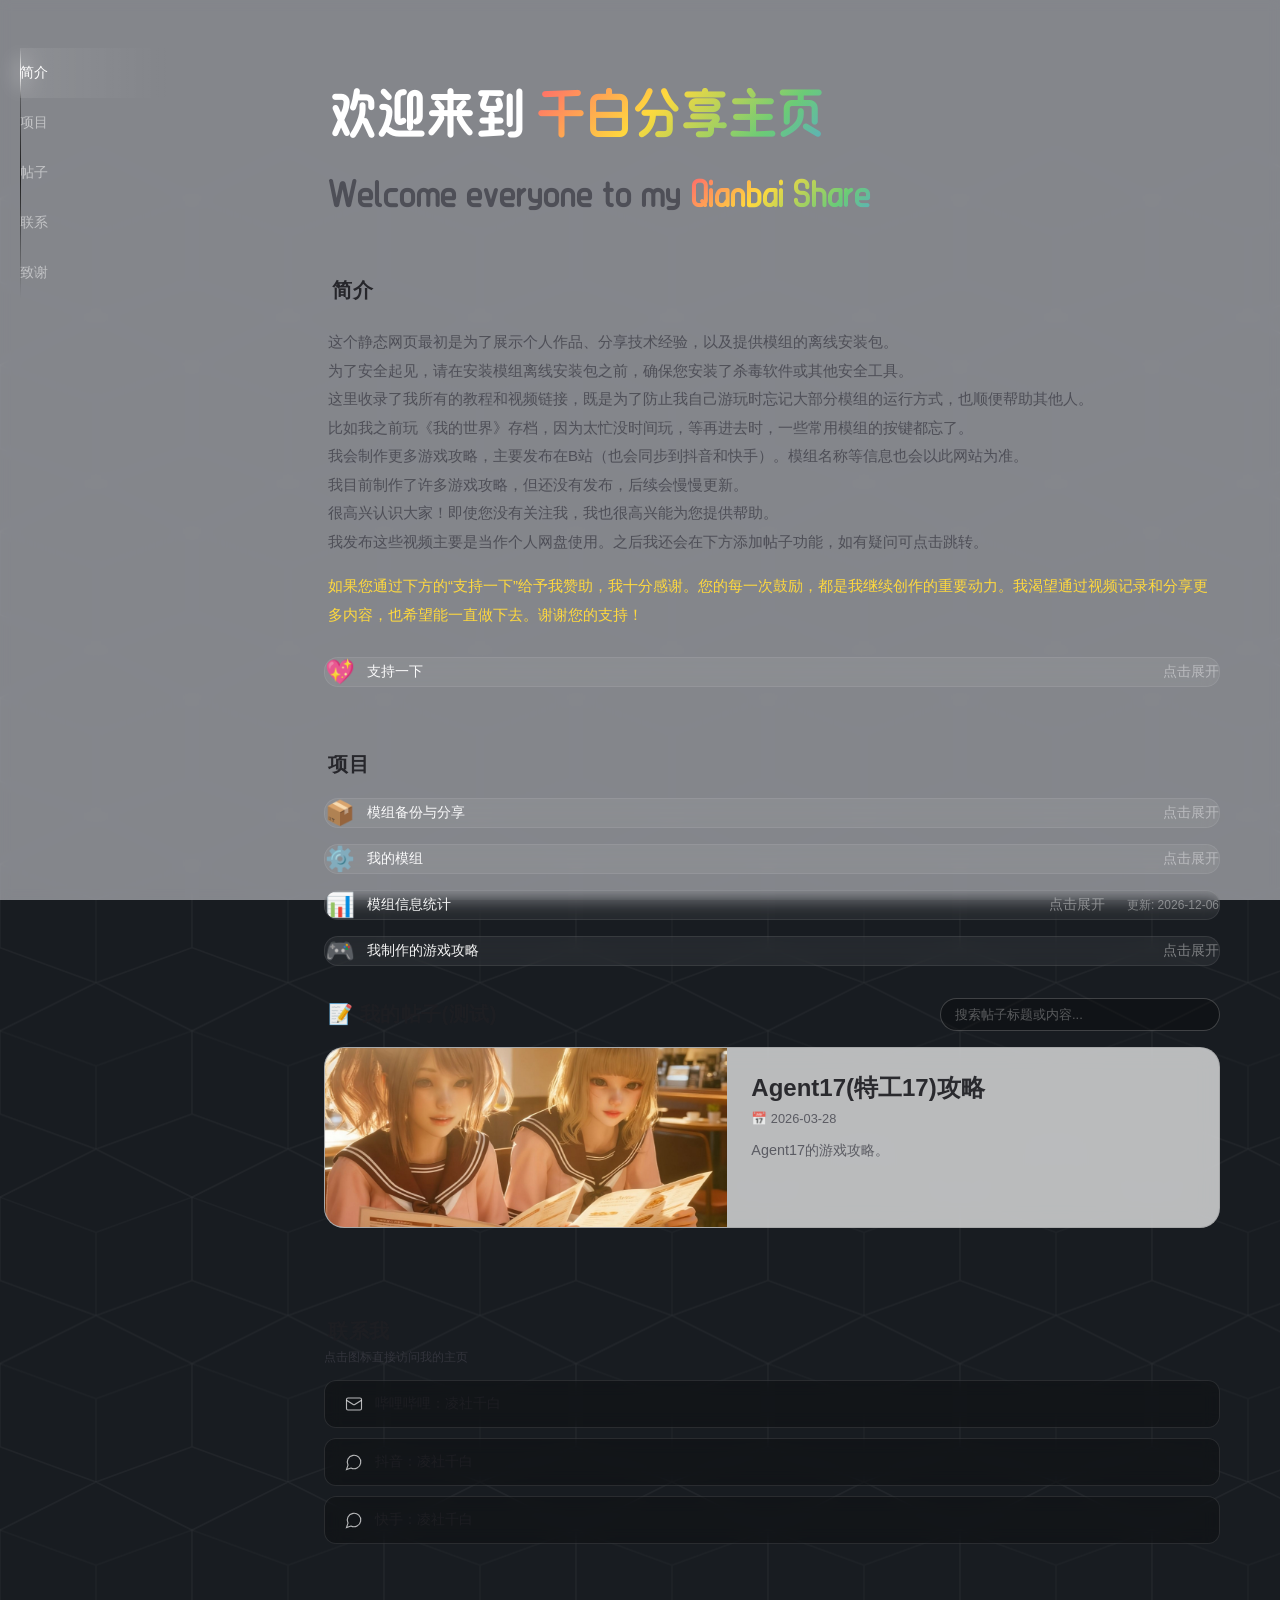
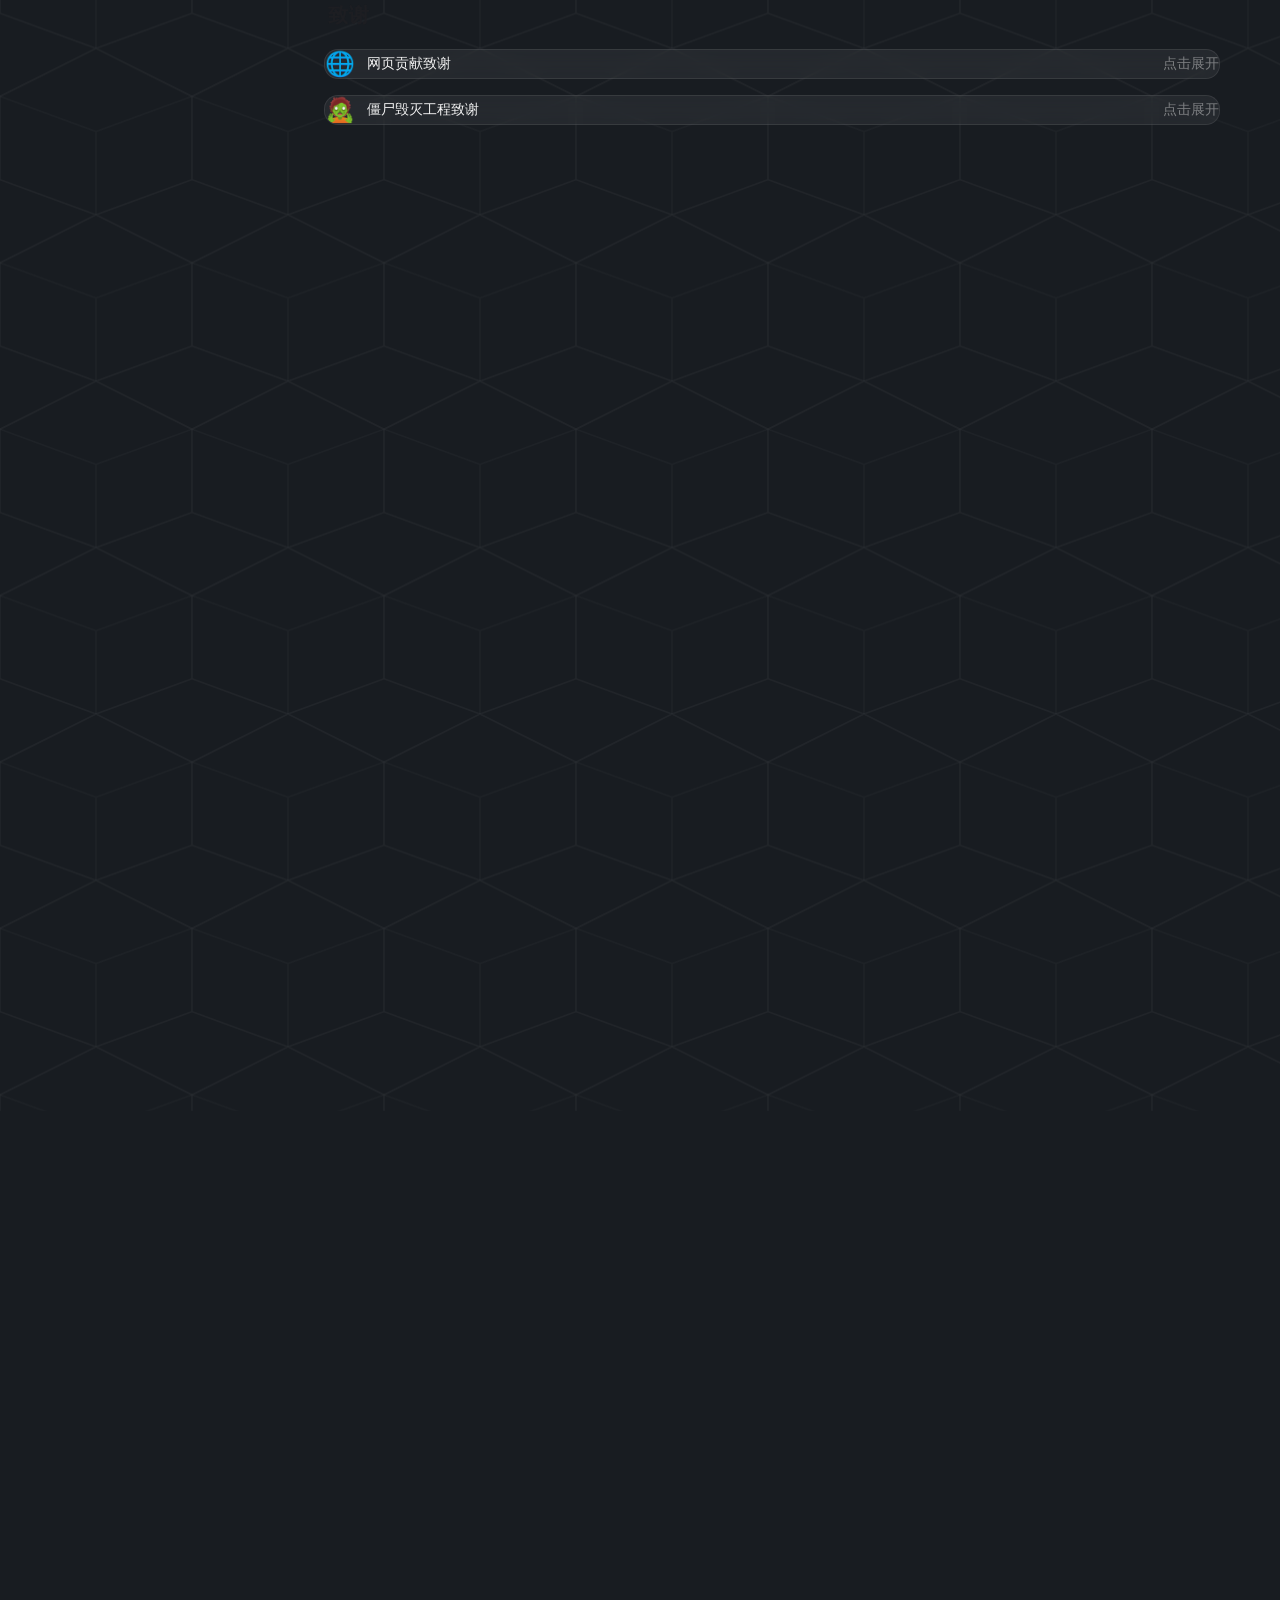
==== commit eaace782: "更新网站：使用 CDN 图片链接等" ====
--- a/index.html
+++ b/index.html
@@ -651,7 +651,7 @@
         .post-card-cover {
             background-size: cover;
             background-position: center;
-            width: 50%;                     /* 占卡片宽度的 35% */
+            width: 45%;                     /* 占卡片宽度的 35% */
             padding-top: 20%;           /* 35% * 4/3 ≈ 46.67% ，实现 3:4 纵向比例 */
             border-radius: 12px 0 0 12px;
             flex-shrink: 0;
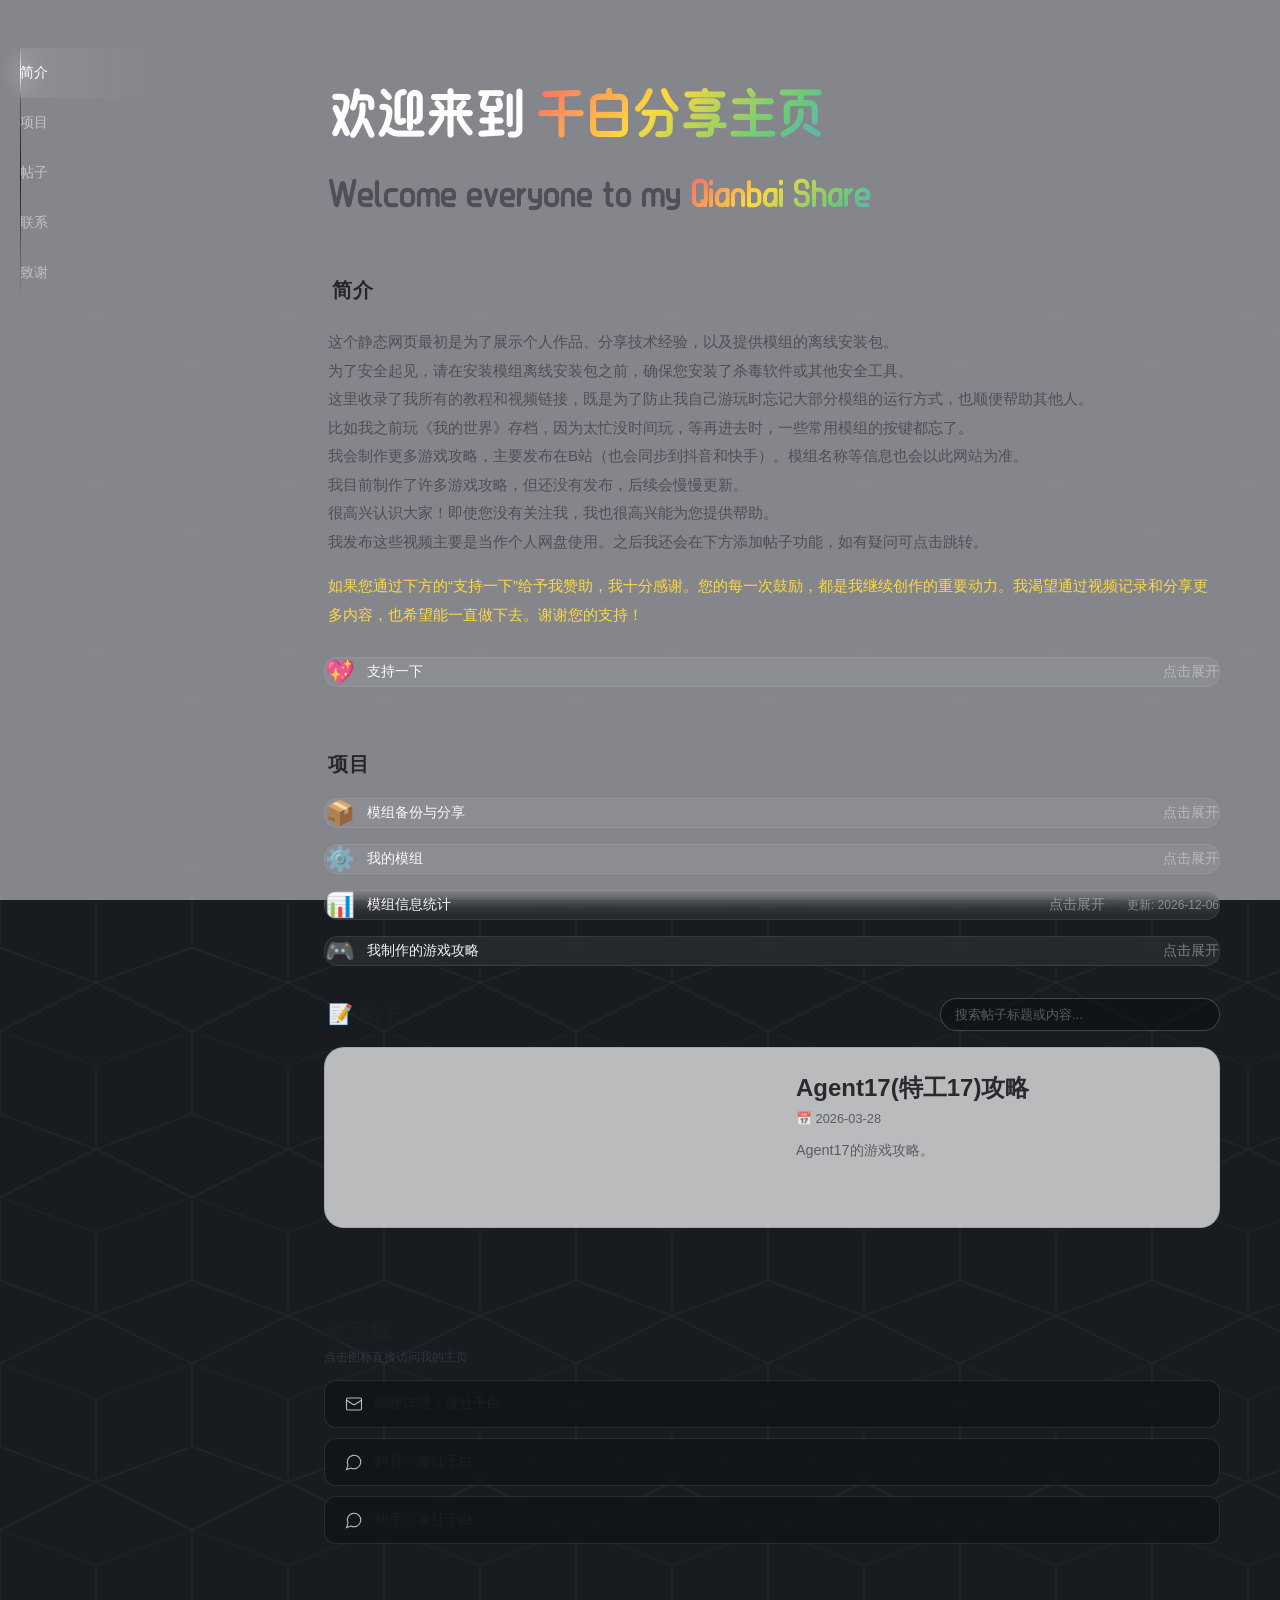
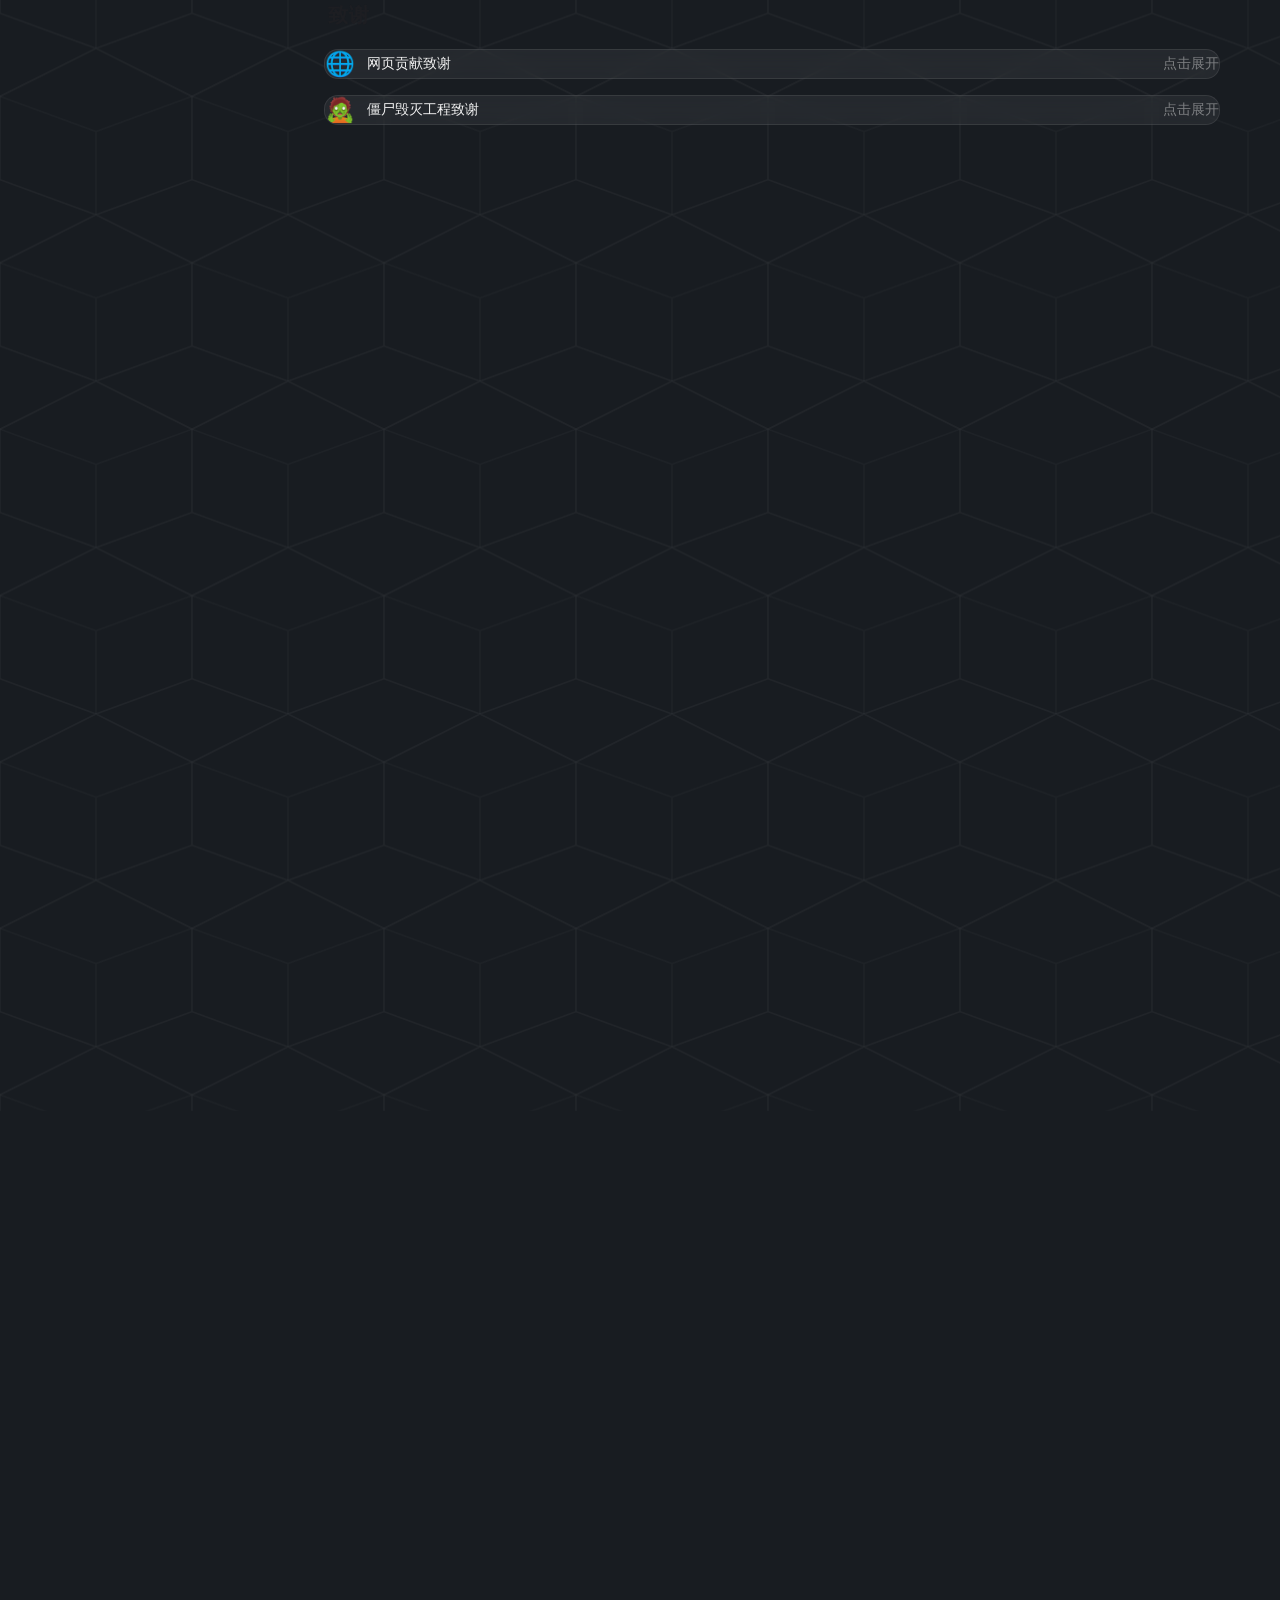
==== commit 03d04d5f: "更新网站：使用 CDN 图片链接等" ====
--- a/index.html
+++ b/index.html
@@ -651,7 +651,7 @@
         .post-card-cover {
             background-size: cover;
             background-position: center;
-            width: 45%;                     /* 占卡片宽度的 35% */
+            width: 50%;                     /* 占卡片宽度的 35% */
             padding-top: 20%;           /* 35% * 4/3 ≈ 46.67% ，实现 3:4 纵向比例 */
             border-radius: 12px 0 0 12px;
             flex-shrink: 0;
@@ -901,7 +901,7 @@
                 </details>
                 <div class="posts-section" id="posts">
                     <div class="posts-header">
-                        <h3 class="section-title">📝 我的帖子(测试)</h3>
+                        <h3 class="section-title">📝 帖子</h3>
                         <div class="posts-search">
                             <input type="text" id="postsSearchInput" placeholder="搜索帖子标题或内容...">
                         </div>
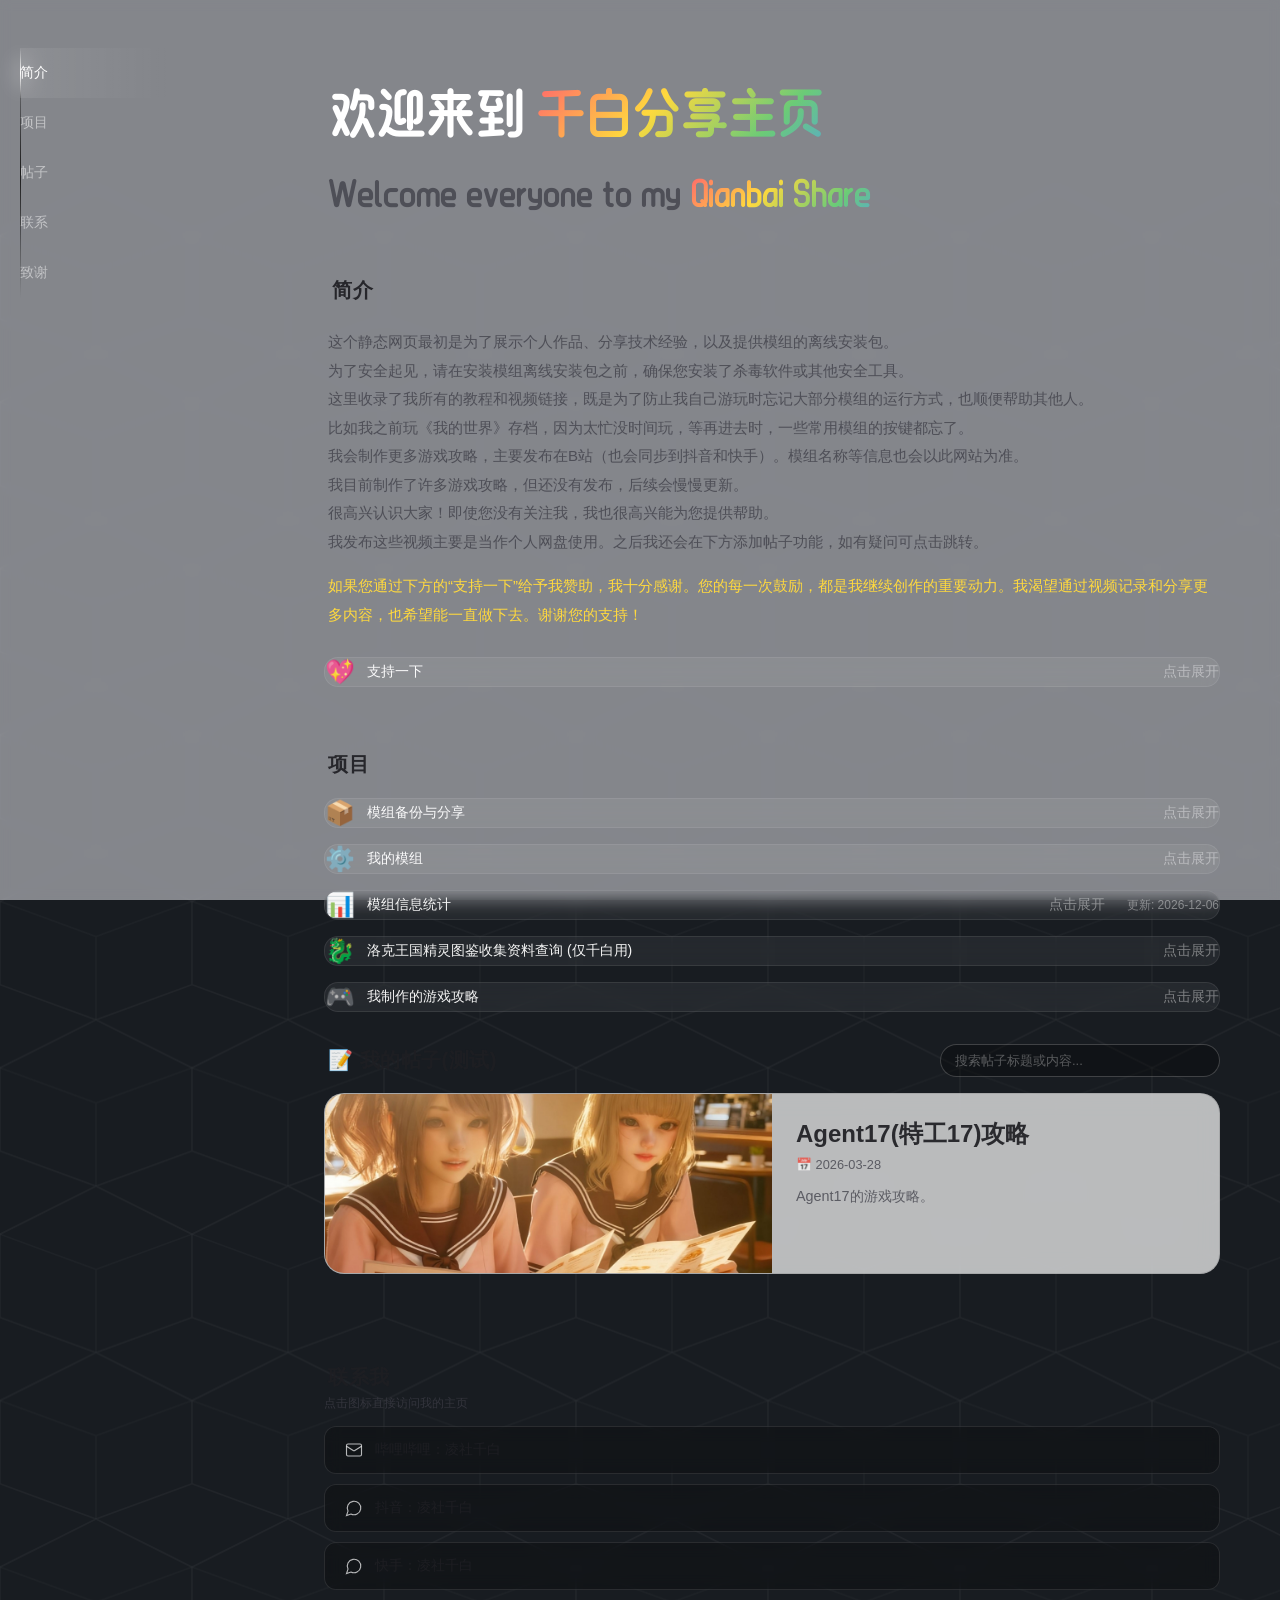
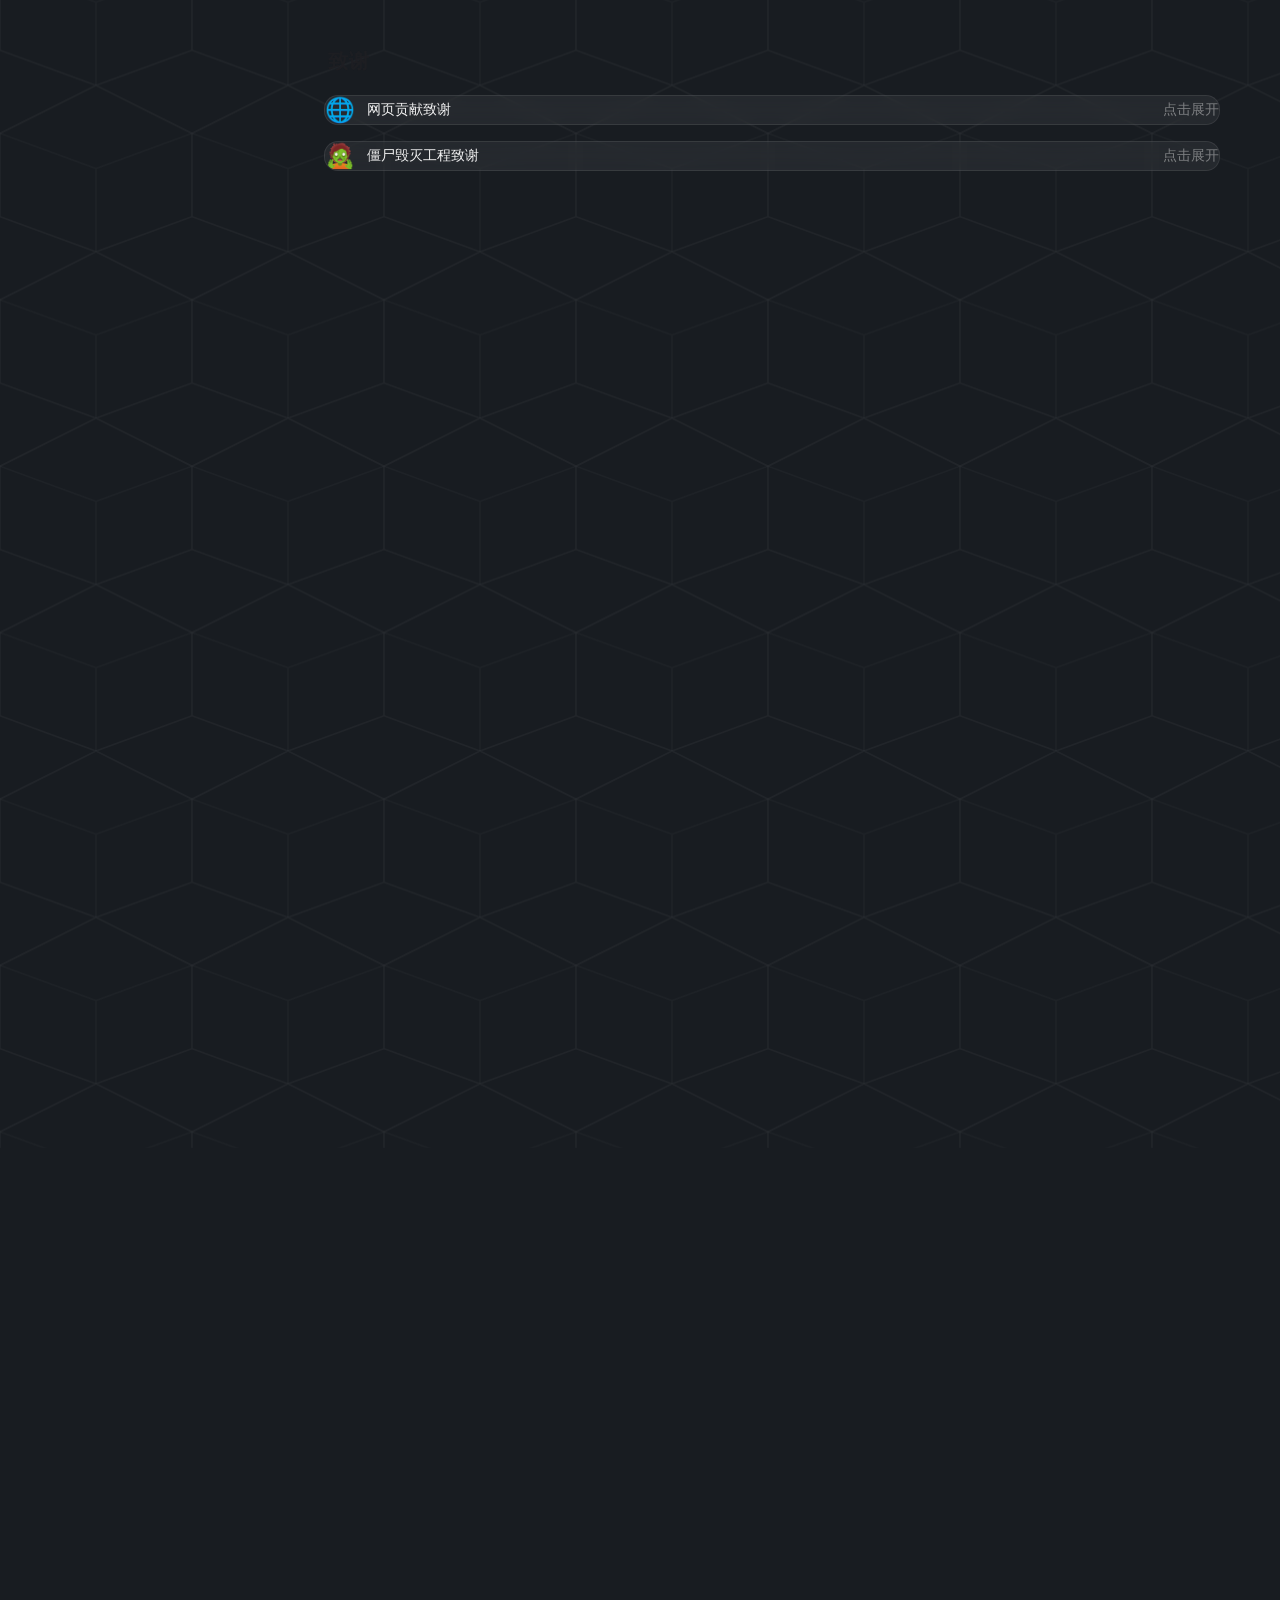
==== commit 7738dbc4: "更新网站：使用 CDN 图片链接等" ====
--- a/index.html
+++ b/index.html
@@ -651,16 +651,16 @@
         .post-card-cover {
             background-size: cover;
             background-position: center;
-            width: 50%;                     /* 占卡片宽度的 35% */
-            padding-top: 20%;           /* 35% * 4/3 ≈ 46.67% ，实现 3:4 纵向比例 */
+            width: 50%;
+            padding-top: 20%;
             border-radius: 12px 0 0 12px;
             flex-shrink: 0;
-            position: relative;            /* 用于内部背景图定位 */
+            position: relative;
         }
         @media (max-width: 768px) {
             .post-card-cover {
-                width: 40%;                /* 移动端可以稍大 */
-                padding-top: 53.33%;       /* 40% * 4/3 ≈ 53.33% */
+                width: 40%;
+                padding-top: 53.33%;
             }
         }
 
@@ -721,6 +721,8 @@
                 font-size: 1.1rem
             }
         }
+
+        /* 洛克王国表格样式（继承mod-table）无需额外 */
     </style>
 </head>
 <body>
@@ -866,7 +868,7 @@
                                 </thead>
                                 <tbody id="modTableBody">
                                     <tr>
-                                        <td colspan="6" class="loading">加载中...</td>
+                                        <td colspan="6" class="loading">加载中...<\/td>
                                     </tr>
                                 </tbody>
                             </table>
@@ -874,6 +876,33 @@
                         <div class="pagination" id="pagination"></div>
                     </div>
                 </details>
+                <!-- 洛克王国精灵图鉴 (新增) -->
+                <details class="contact-item" style="padding:0;overflow:hidden;border-radius:14px;margin-bottom:16px;background:rgba(255,255,255,0.04);border:1px solid rgba(255,255,255,0.1)">
+                    <summary style="cursor:pointer;display:flex;align-items:center;gap:12px;background:rgba(255,255,255,0.02);transition:background .2s;color:rgba(255,255,255,0.95);font-weight:500">
+                        <span style="font-size:24px">🐉</span> 洛克王国精灵图鉴收集资料查询 (仅千白用)<span style="margin-left:auto;font-size:14px;color:rgba(255,255,255,0.4)">点击展开</span>
+                    </summary>
+                    <div style="padding:20px;border-top:1px solid rgba(255,255,255,0.1);background:rgba(0,0,0,0.2)">
+                        <div class="search-box" style="margin-bottom:16px">
+                            <input type="text" id="wonderSearch" placeholder="搜索精灵名称或备注...">
+                        </div>
+                        <div class="table-responsive">
+                            <table class="mod-table" id="wonderTable" style="min-width:500px">
+                                <thead>
+                                    <tr>
+                                        <th>编号</th>
+                                        <th>精灵名称</th>
+                                        <th>备注</th>
+                                        <th>视频链接</th>
+                                    </tr>
+                                </thead>
+                                <tbody id="wonderTableBody">
+                                    <tr><td colspan="4" class="loading">加载中...<\/td><\/tr>
+                                </tbody>
+                            </table>
+                        </div>
+                    </div>
+                </details>
+                <!-- 我制作的游戏攻略 -->
                 <details class="contact-item" style="padding:0;overflow:hidden;border-radius:14px;margin-bottom:16px;background:rgba(255,255,255,0.04);border:1px solid rgba(255,255,255,0.1)">
                     <summary style="cursor:pointer;display:flex;align-items:center;gap:12px;background:rgba(255,255,255,0.02);transition:background .2s;color:rgba(255,255,255,0.95);font-weight:500">
                         <span style="font-size:24px">🎮</span> 我制作的游戏攻略<span style="margin-left:auto;font-size:14px;color:rgba(255,255,255,0.4)">点击展开</span>
@@ -891,7 +920,7 @@
                                 </thead>
                                 <tbody id="guideTableBody">
                                     <tr>
-                                        <td colspan="2" class="loading">加载中...</td>
+                                        <td colspan="2" class="loading">加载中...<\/td>
                                     </tr>
                                 </tbody>
                             </table>
@@ -901,7 +930,7 @@
                 </details>
                 <div class="posts-section" id="posts">
                     <div class="posts-header">
-                        <h3 class="section-title">📝 帖子</h3>
+                        <h3 class="section-title">📝 我的帖子(测试)</h3>
                         <div class="posts-search">
                             <input type="text" id="postsSearchInput" placeholder="搜索帖子标题或内容...">
                         </div>
@@ -1196,7 +1225,7 @@
                 applyFilters()
             }).catch(error => {
                 console.error('加载 mods.json 失败:', error);
-                if (tbody) tbody.innerHTML = `<tr><td colspan="6" style="color:#ff6b6b; text-align:center; padding:40px;">❌ 模组数据加载失败，请检查 data/mods.json 文件</td></tr>`;
+                if (tbody) tbody.innerHTML = `<tr><td colspan="6" style="color:#ff6b6b; text-align:center; padding:40px;">❌ 模组数据加载失败，请检查 data/mods.json 文件<\/td><\/tr>`;
                 setUpdateDate()
             });
 
@@ -1235,7 +1264,7 @@
                 const end = start + PAGE_SIZE;
                 const pageMods = filteredMods.slice(start, end);
                 if (pageMods.length === 0) {
-                    tbody.innerHTML = `<tr><td colspan="6" style="text-align:center; padding:40px; color:rgba(255,255,255,0.5);">没有匹配的模组</td></tr>`;
+                    tbody.innerHTML = `<tr><td colspan="6" style="text-align:center; padding:40px; color:rgba(255,255,255,0.5);">没有匹配的模组<\/td><\/tr>`;
                     return
                 }
                 let html = '';
@@ -1249,7 +1278,7 @@
                     if (mod.steamId) idDisplay = `<span class="mod-id">${mod.steamId}</span>`;
                     else if (mod.mcmodId) idDisplay = `<span class="mod-id">MC百科 ID: ${mod.mcmodId}</span>`;
                     else if (mod.id) idDisplay = `<span class="mod-id">${mod.id}</span>`;
-                    html += `<tr><td><a href="${modLink}" target="_blank">${mod.name}</a>${idDisplay}</td><td>${chineseName}</td><td><span class="status-badge ${statusClass}">${mod.status}</span></td><td>${videoLink}</td><td>${mod.note || '-'}</td><td>${offlineIcon}</td></tr>`
+                    html += `<tr><td><a href="${modLink}" target="_blank">${mod.name}</a>${idDisplay}<\/td><td>${chineseName}<\/td><td><span class="status-badge ${statusClass}">${mod.status}<\/span><\/td><td>${videoLink}<\/td><td>${mod.note || '-'}<\/td><td>${offlineIcon}<\/td><\/tr>`
                 });
                 tbody.innerHTML = html
             }
@@ -1321,7 +1350,7 @@
                 renderPagination()
             }).catch(error => {
                 console.error('加载 guides.json 失败:', error);
-                if (tbody) tbody.innerHTML = `<tr><td colspan="2" style="color:#ff6b6b; text-align:center; padding:40px;">❌ 攻略数据加载失败，请检查 data/guides.json 文件</td></tr>`;
+                if (tbody) tbody.innerHTML = `<tr><td colspan="2" style="color:#ff6b6b; text-align:center; padding:40px;">❌ 攻略数据加载失败，请检查 data/guides.json 文件<\/td><\/tr>`;
                 if (guideStatsDiv) guideStatsDiv.innerHTML = '📚 加载失败'
             });
 
@@ -1331,12 +1360,12 @@
                     end = start + PAGE_SIZE,
                     pageGuides = filteredGuides.slice(start, end);
                 if (pageGuides.length === 0) {
-                    tbody.innerHTML = `<tr><td colspan="2" style="text-align:center; padding:40px; color:rgba(255,255,255,0.5);">没有匹配的攻略</td></tr>`;
+                    tbody.innerHTML = `<tr><td colspan="2" style="text-align:center; padding:40px; color:rgba(255,255,255,0.5);">没有匹配的攻略<\/td><\/tr>`;
                     return
                 }
                 let html = '';
                 pageGuides.forEach(guide => {
-                    html += `<tr><td><a href="${guide.url}" target="_blank" style="color:#3B82F6;">${guide.name}</a></td><td><a href="${guide.url}" target="_blank" style="color:#3B82F6;">🔗 观看</a></td></tr>`
+                    html += `<tr><td><a href="${guide.url}" target="_blank" style="color:#3B82F6;">${guide.name}</a><\/td><td><a href="${guide.url}" target="_blank" style="color:#3B82F6;">🔗 观看<\/a><\/td><\/tr>`
                 });
                 tbody.innerHTML = html
             }
@@ -1402,30 +1431,23 @@
 
             if (!postsGrid) return;
 
-            // 加载帖子数据
             fetch('data/posts.json')
                 .then(response => response.json())
                 .then(posts => {
                     allPosts = posts;
-                    // 按日期倒序排序（新帖在前）
                     allPosts.sort((a, b) => new Date(b.date) - new Date(a.date));
                     filteredPosts = [...allPosts];
                     renderPosts();
                     renderPagination();
 
-                    // 绑定搜索事件
                     if (searchInput) {
                         searchInput.addEventListener('input', function() {
                             const query = this.value.trim().toLowerCase();
-                            if (query === '') {
-                                filteredPosts = [...allPosts];
-                            } else {
-                                filteredPosts = allPosts.filter(post =>
-                                    post.title.toLowerCase().includes(query) ||
-                                    (post.summary && post.summary.toLowerCase().includes(query)) ||
-                                    (post.content && post.content.toLowerCase().includes(query))
-                                );
-                            }
+                            filteredPosts = query === '' ? [...allPosts] : allPosts.filter(post =>
+                                post.title.toLowerCase().includes(query) ||
+                                (post.summary && post.summary.toLowerCase().includes(query)) ||
+                                (post.content && post.content.toLowerCase().includes(query))
+                            );
                             currentPage = 1;
                             renderPosts();
                             renderPagination();
@@ -1437,7 +1459,6 @@
                     postsGrid.innerHTML = '<div style="text-align:center; padding:40px; color:#ff6b6b;">❌ 帖子数据加载失败，请检查 data/posts.json 文件</div>';
                 });
 
-            // 渲染当前页的帖子卡片（带封面图）
             function renderPosts() {
                 const start = (currentPage - 1) * PAGE_SIZE;
                 const end = start + PAGE_SIZE;
@@ -1450,15 +1471,12 @@
 
                 let html = '';
                 pagePosts.forEach(post => {
-                    // 摘要截取前 150 字符
                     let summary = post.summary || '';
                     if (summary.length > 150) summary = summary.substring(0, 150) + '…';
-                    // 图片地址处理：如果是相对路径，直接使用
                     let imageUrl = post.image;
                     if (imageUrl && !imageUrl.startsWith('http://') && !imageUrl.startsWith('https://')) {
-                        imageUrl = './' + imageUrl;  // 确保相对路径正确
+                        imageUrl = './' + imageUrl;
                     }
-
                     html += `
                         <div class="post-card-item" onclick="window.location.href='post.html?id=${post.id}'">
                             <div class="post-card-cover" style="background-image: url('${escapeHtml(imageUrl)}');"></div>
@@ -1475,7 +1493,6 @@
                 postsGrid.innerHTML = html;
             }
 
-            // 渲染分页按钮
             function renderPagination() {
                 if (!paginationDiv) return;
                 const totalPages = Math.ceil(filteredPosts.length / PAGE_SIZE);
@@ -1486,11 +1503,9 @@
 
                 let html = '<button id="postsPrevPage" ' + (currentPage === 1 ? 'disabled' : '') + '>‹ 上一页</button>';
                 html += '<div class="page-numbers">';
-
                 let startPage = Math.max(1, currentPage - 2);
                 let endPage = Math.min(totalPages, startPage + 4);
                 if (endPage - startPage < 4) startPage = Math.max(1, endPage - 4);
-
                 for (let i = startPage; i <= endPage; i++) {
                     html += `<span class="page-number ${i === currentPage ? 'active' : ''}" data-page="${i}">${i}</span>`;
                 }
@@ -1498,7 +1513,6 @@
                 html += '<button id="postsNextPage" ' + (currentPage === totalPages ? 'disabled' : '') + '>下一页 ›</button>';
                 paginationDiv.innerHTML = html;
 
-                // 绑定页码点击事件
                 document.querySelectorAll('#postsPagination .page-number').forEach(span => {
                     span.addEventListener('click', function() {
                         const page = parseInt(this.dataset.page, 10);
@@ -1509,31 +1523,12 @@
                         }
                     });
                 });
-
-                // 绑定上一页/下一页事件
                 const prevBtn = document.getElementById('postsPrevPage');
                 const nextBtn = document.getElementById('postsNextPage');
-                if (prevBtn) {
-                    prevBtn.addEventListener('click', () => {
-                        if (currentPage > 1) {
-                            currentPage--;
-                            renderPosts();
-                            renderPagination();
-                        }
-                    });
-                }
-                if (nextBtn) {
-                    nextBtn.addEventListener('click', () => {
-                        if (currentPage < totalPages) {
-                            currentPage++;
-                            renderPosts();
-                            renderPagination();
-                        }
-                    });
-                }
-            }
-
-            // 简单的防 XSS 函数
+                if (prevBtn) prevBtn.addEventListener('click', () => { if (currentPage > 1) { currentPage--; renderPosts(); renderPagination(); } });
+                if (nextBtn) nextBtn.addEventListener('click', () => { if (currentPage < totalPages) { currentPage++; renderPosts(); renderPagination(); } });
+            }
+
             function escapeHtml(str) {
                 if (!str) return '';
                 return str.replace(/[&<>]/g, function(m) {
@@ -1541,6 +1536,69 @@
                     if (m === '<') return '&lt;';
                     if (m === '>') return '&gt;';
                     return m;
+                });
+            }
+        })();
+    </script>
+    <!-- 洛克王国精灵图鉴数据加载 -->
+    <script>
+        (function() {
+            const wonderTbody = document.getElementById('wonderTableBody');
+            const wonderSearch = document.getElementById('wonderSearch');
+            let wonderData = [];
+
+            function renderWonders(filter = '') {
+                if (!wonderTbody) return;
+                const lowerFilter = filter.toLowerCase();
+                const filtered = wonderData.filter(item =>
+                    item.name.toLowerCase().includes(lowerFilter) ||
+                    (item.note && item.note.toLowerCase().includes(lowerFilter))
+                );
+                if (filtered.length === 0) {
+                    wonderTbody.innerHTML = '<tr><td colspan="4" style="text-align:center; padding:40px;">没有匹配的精灵<\/td><\/tr>';
+                    return;
+                }
+                let html = '';
+                filtered.forEach(item => {
+                    const videoLink = item.video && item.video.trim() !== '' 
+                        ? `<a href="${item.video}" target="_blank" style="color:#3B82F6;">🔗 视频</a>`
+                        : '-';
+                    html += `
+                        <tr>
+                            <td>${item.id}<\/td>
+                            <td>${escapeHtml(item.name)}<\/td>
+                            <td>${escapeHtml(item.note || '-')}<\/td>
+                            <td>${videoLink}<\/td>
+                        <\/tr>
+                    `;
+                });
+                wonderTbody.innerHTML = html;
+            }
+
+            function escapeHtml(str) {
+                if (!str) return '';
+                return str.replace(/[&<>]/g, function(m) {
+                    if (m === '&') return '&amp;';
+                    if (m === '<') return '&lt;';
+                    if (m === '>') return '&gt;';
+                    return m;
+                });
+            }
+
+            fetch('data/wonders.json')
+                .then(res => res.json())
+                .then(data => {
+                    wonderData = data;
+                    renderWonders();
+                })
+                .catch(err => {
+                    console.error('加载 wonders.json 失败', err);
+                    if (wonderTbody) wonderTbody.innerHTML = '<tr><td colspan="4" style="color:#ff6b6b; text-align:center;">❌ 数据加载失败，请检查 data/wonders.json<\/td><\/tr>';
+                });
+
+            if (wonderSearch) {
+                wonderSearch.addEventListener('input', function() {
+                    renderWonders(this.value.trim().toLowerCase());
                 });
             }
         })();
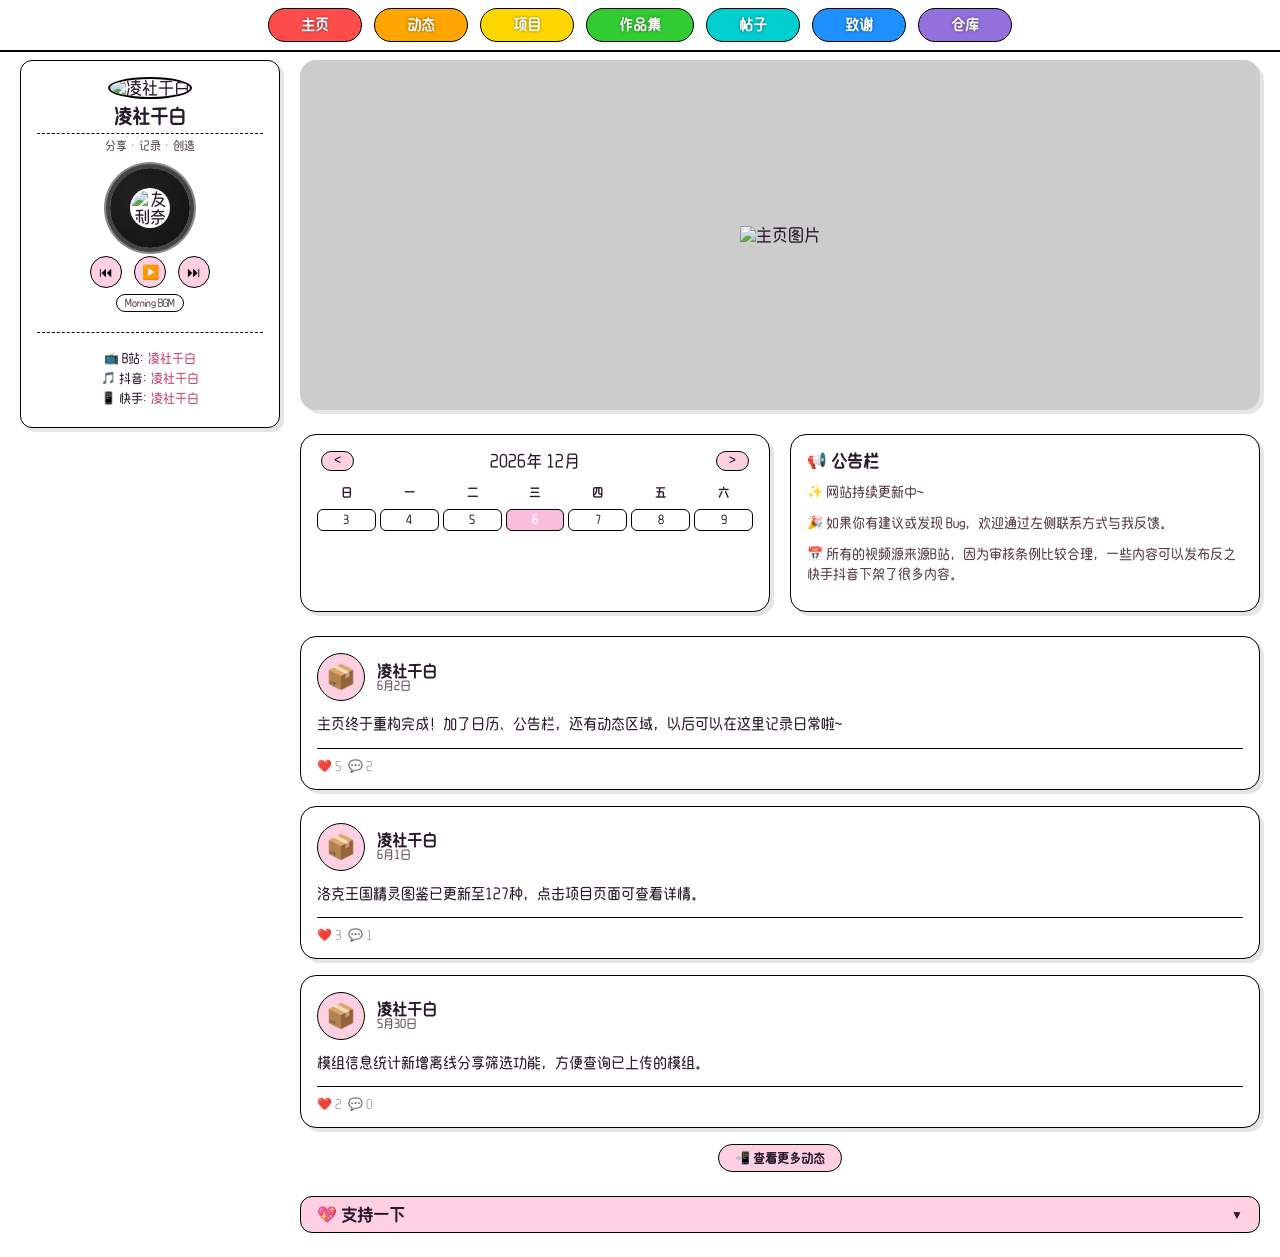
==== commit 8492db6f: "怪物猎人整改 + 全站字体改为黑体 怪物猎人： - 精选任务按你的说明归入「村庄任务」★1，并加 [精选] 标签（圆圆酸浆 / 请给我美味的蘑菇 / 盘踞在神社的恶徒） - 村庄任务顺序：3 条★1精" ====
--- a/index.html
+++ b/index.html
@@ -1,1627 +1,607 @@
-<!DOCTYPE html>
+﻿<!DOCTYPE html>
 <html lang="zh-CN">
 <head>
     <meta charset="UTF-8">
-    <meta name="viewport" content="width=device-width,initial-scale=1.0">
-    <meta name="description" content="千白分享主页 - 个人分享与作品展示">
+    <meta name="viewport" content="width=device-width, initial-scale=1.0">
     <title>千白分享主页</title>
-    <script charset="UTF-8" id="LA_COLLECT" src="//sdk.51.la/js-sdk-pro.min.js"></script>
-    <script>LA.init({id:"3PEh97IIsQ2zJUR2",ck:"3PEh97IIsQ2zJUR2"})</script>
     <style>
+        /* ========== 基础风格 ========== */
+        :root {
+            --sidebar-width: 260px;
+            --nav-offset: 60px;
+            --border-color: #000;
+            --bg-card: #fff;
+            --bg-sidebar: #fff;
+            --text-dark: #2a1a2e;
+            --text-mid: #5a3e4b;
+            --text-light: #bba3ad;
+            --shadow: 4px 4px 0 rgba(0,0,0,0.1);
+            --pink: #f9bddd;
+            --pink-dark: #c44569;
+            --pink-light: #ffcfe2;
+        }
+
         @font-face {
             font-family: 'ZQKNNY';
             src: url('ZQKNNY-Medium-2.woff2') format('woff2');
-            font-weight: 500;
-            font-style: normal;
-            font-display: swap
-        }
-    </style>
-    <link rel="stylesheet" href="style/word.css">
-    <link rel="stylesheet" href="style/new.css">
-    <link rel="stylesheet" href="style/lan.css">
-    <link rel="stylesheet" href="style/icon.css">
-    <link rel="stylesheet" href="style/aoo.css">
-    <style>
-        /* ========== 原有样式保持不变 ========== */
-        .sidebar {
-            align-items: flex-start;
-            padding-left: 0
-        }
-
-        .radio-container {
+            font-weight: 500; font-style: normal; font-display: swap;
+        }
+
+        * { margin: 0; padding: 0; box-sizing: border-box; }
+
+        body {
+            font-family: "Microsoft YaHei UI", "Microsoft YaHei", "SimHei", "黑体", "SimSun", "ZQKNNY", sans-serif;
+            background: url('images/beijin1.jpg') no-repeat center center fixed;
+            background-size: cover;
+            min-height: 100vh;
+            padding-top: var(--nav-offset);
+            color: var(--text-dark);
+        }
+
+        /* 导航栏 */
+        nav {
             width: 100%;
-            margin-left: 0;
-            padding-left: 0
-        }
-
-        .radio-container label {
-            text-align: left;
-            width: 100%;
-            padding-left: 0;
-            justify-content: flex-start;
-            margin-left: 0
-        }
-
-        .radio-container .glider-container {
-            left: 0
-        }
-
-        .container {
+            position: fixed;
+            top: 0;
+            z-index: 999;
+            background: #fff;
+            border-bottom: 2px solid #000;
+        }
+        nav .links {
+            display: flex;
+            flex-wrap: wrap;
+            justify-content: center;
+            list-style: none;
+            padding: 8px 16px;
+            margin: 0;
+            gap: 12px;
+        }
+        nav .links li a {
+            display: inline-block;
+            padding: 8px 32px;
+            border-radius: 32px;
+            border: 1px solid #000;
+            font-size: 14px;
+            font-weight: bold;
+            text-decoration: none;
+            color: #fff;
+            text-shadow: 0 0 3px rgba(0,0,0,0.5);
+            transition: filter 0.2s;
+            cursor: pointer;
+        }
+        nav .links li a:hover { filter: brightness(0.85); }
+
+        /* 左侧栏 */
+        .left-col {
+            position: fixed;
+            left: 20px;
+            top: var(--nav-offset);
+            width: var(--sidebar-width);
+            z-index: 950;
+        }
+        .profile-card {
+            background: var(--bg-sidebar);
+            border: 1px solid var(--border-color);
+            border-radius: 12px;
+            padding: 16px;
+            box-shadow: var(--shadow);
+        }
+        .profile-avatar {
+            text-align: center;
+            margin-bottom: 8px;
+        }
+        .profile-avatar img {
+            width: 64px;
+            height: 64px;
+            border-radius: 50%;
+            object-fit: cover;
+            border: 2px solid var(--border-color);
+        }
+        .profile-name { font-size: 18px; font-weight: bold; text-align: center; }
+        .profile-signature { font-size: 11px; text-align: center; color: var(--text-mid); margin-top: 6px; padding-top: 6px; border-top: 1px dashed var(--border-color); }
+
+        /* 播放器 */
+        .player {
+            margin: 16px 0 12px;
+            text-align: center;
+        }
+        .vinyl {
             position: relative;
-            z-index: 2;
-            width: min(1200px, 100%);
-            margin-left: 0;
-            margin-right: auto;
+            width: 80px;
+            height: 80px;
+            margin: 0 auto 8px;
+            display: flex;
+            align-items: center;
+            justify-content: center;
+            background: radial-gradient(circle at 35% 35%, #222, #111);
+            border-radius: 50%;
+            box-shadow: 0 0 0 4px #444, 0 0 0 6px #888;
+        }
+        .vinyl.playing {
+            animation: spin 5s linear infinite;
+        }
+        @keyframes spin {
+            100% { transform: rotate(360deg); }
+        }
+        .vinyl-center-img {
+            width: 40px;
+            height: 40px;
+            border-radius: 50%;
+            border: 2px solid rgba(255,255,255,0.9);
+            object-fit: cover;
+            background: #fff;
+        }
+        .player-controls {
+            display: flex;
+            justify-content: center;
+            gap: 12px;
+            margin-bottom: 6px;
+        }
+        .player-controls button {
+            background: var(--pink-light);
+            border: 1px solid var(--border-color);
+            border-radius: 50%;
+            width: 32px;
+            height: 32px;
+            font-size: 14px;
+            cursor: pointer;
+            transition: 0.2s;
+        }
+        .player-controls button:hover { background: var(--pink); }
+        .song-title {
+            font-size: 10px;
+            color: var(--text-mid);
+            text-align: center;
+            background: var(--bg-card);
+            padding: 2px 8px;
+            border-radius: 20px;
+            border: 1px solid var(--border-color);
+            display: inline-block;
+            max-width: 180px;
+            white-space: nowrap;
+            overflow: hidden;
+            text-overflow: ellipsis;
+        }
+
+        /* 联系方式 */
+        .contact-info {
+            margin-top: 16px;
+            text-align: center;
+            font-size: 12px;
+            border-top: 1px dashed var(--border-color);
+            padding-top: 12px;
+        }
+        .contact-info p {
+            margin: 6px 0;
+        }
+        .contact-info a {
+            color: var(--pink-dark);
+            text-decoration: none;
+        }
+        .contact-info a:hover {
+            text-decoration: underline;
+        }
+
+        /* 右侧主区域 */
+        .right-col {
+            margin-left: calc(var(--sidebar-width) + 40px);
+            margin-right: 20px;
+            max-width: 1200px;
+        }
+        .banner {
+            background: rgba(0,0,0,0.2);
+            border-radius: 16px;
+            height: 350px;
+            display: flex;
+            align-items: center;
+            justify-content: center;
+            margin-bottom: 24px;
+            box-shadow: var(--shadow);
+            overflow: hidden;
+        }
+        .banner-img {
+            max-width: 100%;
+            max-height: 100%;
+            object-fit: contain;
+        }
+        .two-columns {
             display: grid;
-            grid-template-columns: 280px 1fr;
-            gap: 24px;
-            align-items: start
-        }
-
-        .mod-table {
-            width: 100%;
-            border-collapse: collapse;
-            margin-top: 10px;
-            font-size: 14px;
-            color: rgba(255, 255, 255, 0.9);
-            table-layout: fixed;
-            min-width: 1000px
-        }
-
-        .mod-table th {
-            text-align: left;
-            padding: 12px 8px;
-            background: rgba(255, 255, 255, 0.08);
-            border-bottom: 1px solid rgba(255, 255, 255, 0.2);
-            font-weight: 600;
-            letter-spacing: .3px;
-            white-space: nowrap
-        }
-
-        .mod-table td {
-            padding: 10px 8px;
-            border-bottom: 1px solid rgba(255, 255, 255, 0.05);
-            vertical-align: middle;
-            word-wrap: break-word
-        }
-
-        .mod-table tr:hover td {
-            background: rgba(255, 255, 255, 0.03)
-        }
-
-        .mod-table a {
-            color: #3B82F6;
-            text-decoration: none
-        }
-
-        .mod-table a:hover {
-            text-decoration: underline
-        }
-
-        .mod-id {
+            grid-template-columns: 1fr 1fr;
+            gap: 20px;
+            margin-bottom: 24px;
+        }
+        .card {
+            background: var(--bg-card);
+            border: 1px solid var(--border-color);
+            border-radius: 16px;
+            padding: 16px;
+            box-shadow: var(--shadow);
+        }
+        .compact-calendar .cal-header {
+            display: flex;
+            justify-content: space-between;
+            align-items: center;
+            margin-bottom: 12px;
+            padding: 0 4px;
+        }
+        .compact-calendar .cal-header button {
+            background: var(--pink-light);
+            border: 1px solid var(--border-color);
+            border-radius: 20px;
+            padding: 2px 12px;
+            cursor: pointer;
+            font-family: monospace;
             font-size: 12px;
-            color: rgba(255, 255, 255, 0.5);
-            display: block;
-            margin-top: 2px
-        }
-
-        .mod-table th:nth-child(1) {
-            width: 25%
-        }
-
-        .mod-table th:nth-child(2) {
-            width: 20%
-        }
-
-        .mod-table th:nth-child(3) {
-            width: 12%
-        }
-
-        .mod-table th:nth-child(4) {
-            width: 10%
-        }
-
-        .mod-table th:nth-child(5) {
-            width: 23%
-        }
-
-        .mod-table th:nth-child(6) {
-            width: 10%
-        }
-
-        .guide-table th:nth-child(1) {
-            width: 70%
-        }
-
-        .guide-table th:nth-child(2) {
-            width: 30%
-        }
-
-        .status-badge {
-            display: inline-block;
-            padding: 4px 8px;
-            border-radius: 20px;
-            font-size: 12px;
-            font-weight: 500;
-            background: rgba(255, 255, 255, 0.1);
-            border: 1px solid rgba(255, 255, 255, 0.15);
-            white-space: nowrap
-        }
-
-        .status-complete {
-            background: rgba(39, 174, 96, 0.2);
-            border-color: rgba(39, 174, 96, 0.4);
-            color: #2ecc71
-        }
-
-        .status-incomplete {
-            background: rgba(241, 196, 15, 0.2);
-            border-color: rgba(241, 196, 15, 0.4);
-            color: #f1c40f
-        }
-
-        .status-pending {
-            background: rgba(52, 152, 219, 0.2);
-            border-color: rgba(52, 152, 219, 0.4);
-            color: #3498db
-        }
-
-        .status-unneeded {
-            background: rgba(155, 89, 182, 0.2);
-            border-color: rgba(155, 89, 182, 0.4);
-            color: #9b59b6
-        }
-
-        .status-todo {
-            background: rgba(255, 140, 0, 0.2);
-            border-color: rgba(255, 140, 0, 0.4);
-            color: #ff8c00
-        }
-
-        .icon-uploaded {
-            color: #2ecc71;
-            font-size: 18px
-        }
-
-        .icon-not-uploaded {
-            color: rgba(255, 255, 255, 0.3);
-            font-size: 18px
-        }
-
-        .filter-section {
-            margin-bottom: 20px;
+        }
+        .compact-calendar .weekdays-grid {
+            display: grid;
+            grid-template-columns: repeat(7, 1fr);
+            gap: 4px;
+            margin-bottom: 6px;
+        }
+        .compact-calendar .weekday {
+            text-align: center;
+            font-size: 11px;
+            font-weight: bold;
+            color: var(--text-dark);
+            padding: 4px;
+        }
+        .compact-calendar .days-grid {
+            display: grid;
+            grid-template-columns: repeat(7, 1fr);
+            gap: 4px;
+        }
+        .calendar-day {
+            text-align: center;
+            padding: 4px 0;
+            background: var(--bg-card);
+            border-radius: 6px;
+            cursor: pointer;
+            font-size: 11px;
+            border: 1px solid var(--border-color);
+            transition: 0.1s;
+        }
+        .calendar-day.today {
+            background: var(--pink);
+            color: #fff;
+            font-weight: bold;
+        }
+        .announcement h3 {
+            font-size: 16px;
+            margin-bottom: 12px;
+            display: flex;
+            align-items: center;
+            gap: 6px;
+        }
+        .announcement p {
+            font-size: 13px;
+            line-height: 1.6;
+            color: var(--text-mid);
+            margin-bottom: 10px;
+        }
+        .moment-item {
+            background: var(--bg-card);
+            border: 1px solid var(--border-color);
+            border-radius: 16px;
+            padding: 16px;
+            margin-bottom: 16px;
+            box-shadow: var(--shadow);
+            transition: transform 0.2s;
+        }
+        .moment-item:hover { transform: translateY(-2px); }
+        .moment-header {
+            display: flex;
+            align-items: center;
+            gap: 12px;
+            margin-bottom: 12px;
+        }
+        .moment-avatar {
+            width: 48px;
+            height: 48px;
+            border-radius: 50%;
+            background: var(--pink-light);
+            display: flex;
+            align-items: center;
+            justify-content: center;
+            font-size: 24px;
+            border: 1px solid var(--border-color);
+        }
+        .moment-info { flex: 1; }
+        .moment-nickname { font-weight: bold; font-size: 15px; color: var(--text-dark); }
+        .moment-time { font-size: 11px; color: var(--text-mid); }
+        .moment-content { font-size: 14px; line-height: 1.6; margin-bottom: 12px; color: var(--text-dark); }
+        .moment-images { display: flex; flex-wrap: wrap; gap: 8px; margin-bottom: 12px; }
+        .moment-images img { max-width: calc(33% - 8px); border-radius: 8px; border: 1px solid var(--border-color); cursor: pointer; transition: transform 0.2s; }
+        .moment-images img:hover { transform: scale(1.02); }
+        .moment-stats { font-size: 12px; color: var(--text-light); border-top: 1px solid var(--border-color); padding-top: 10px; margin-top: 4px; }
+        .moments-more { text-align: center; margin-top: 8px; }
+        .moments-more a { display: inline-block; background: var(--pink-light); padding: 6px 16px; border-radius: 24px; text-decoration: none; color: var(--text-dark); font-size: 12px; font-weight: bold; border: 1px solid var(--border-color); }
+        .moments-more a:hover { background: var(--pink); }
+        .sponsor-block { margin-top: 24px; margin-bottom: 24px; }
+        .sponsor-summary {
+            background: var(--pink-light);
+            border: 1px solid var(--border-color);
             border-radius: 12px;
-            background: rgba(0, 0, 0, 0.2);
-            overflow: hidden
-        }
-
-        .filter-header {
-            padding: 12px 16px;
-            background: rgba(255, 255, 255, 0.05);
+            padding: 8px 16px;
             cursor: pointer;
-            display: flex;
-            align-items: center;
-            justify-content: space-between;
-            font-weight: 500;
-            border-bottom: 1px solid rgba(255, 255, 255, 0.1)
-        }
-
-        .filter-header:hover {
-            background: rgba(255, 255, 255, 0.08)
-        }
-
-        .filter-header span:first-child {
-            display: flex;
-            align-items: center;
-            gap: 8px
-        }
-
-        .filter-header .arrow {
-            transition: transform .3s
-        }
-
-        .filter-header.collapsed .arrow {
-            transform: rotate(-90deg)
-        }
-
-        .filter-content {
-            padding: 16px;
-            transition: max-height .3s ease, padding .3s ease;
-            max-height: 800px;
-            overflow: hidden
-        }
-
-        .filter-content.collapsed {
-            max-height: 0;
-            padding-top: 0;
-            padding-bottom: 0
-        }
-
-        .filter-group {
-            margin-bottom: 20px;
-            border-bottom: 1px solid rgba(255, 255, 255, 0.1);
-            padding-bottom: 16px
-        }
-
-        .filter-group:last-child {
-            border-bottom: none;
-            margin-bottom: 0;
-            padding-bottom: 0
-        }
-
-        .filter-group-header {
+            font-weight: bold;
             display: flex;
             align-items: center;
             gap: 8px;
-            margin-bottom: 10px;
-            cursor: pointer;
-            color: rgba(255, 255, 255, 0.9);
-            font-weight: 500;
-            font-size: 14px
-        }
-
-        .filter-group-header .group-arrow {
-            transition: transform .2s;
-            font-size: 12px
-        }
-
-        .filter-group-header.collapsed .group-arrow {
-            transform: rotate(-90deg)
-        }
-
-        .filter-group-options {
-            display: flex;
-            flex-wrap: wrap;
-            gap: 8px;
-            transition: max-height .2s ease, opacity .2s ease;
-            max-height: 200px;
-            opacity: 1;
-            overflow: hidden
-        }
-
-        .filter-group-options.collapsed {
-            max-height: 0;
-            opacity: 0;
-            margin: 0
-        }
-
-        .filter-btn {
-            padding: 6px 14px;
-            border-radius: 30px;
-            background: rgba(255, 255, 255, 0.08);
-            border: 1px solid rgba(255, 255, 255, 0.12);
-            color: rgba(255, 255, 255, 0.7);
-            font-size: 13px;
-            cursor: pointer;
-            transition: all .2s;
-            white-space: nowrap
-        }
-
-        .filter-btn:hover {
-            background: rgba(255, 255, 255, 0.15);
-            border-color: rgba(255, 255, 255, 0.25)
-        }
-
-        .filter-btn.active {
-            background: #3B82F6;
-            border-color: #3B82F6;
-            color: #fff
-        }
-
-        .game-search-input {
-            width: 100%;
-            padding: 8px 12px;
-            border-radius: 20px;
-            border: 1px solid rgba(255, 255, 255, 0.2);
-            background: rgba(0, 0, 0, 0.3);
-            color: #fff;
-            font-size: 13px;
-            outline: none
-        }
-
-        .game-search-input:focus {
-            border-color: #3B82F6;
-            background: rgba(0, 0, 0, 0.5)
-        }
-
-        .game-search-input::placeholder {
-            color: rgba(255, 255, 255, 0.3)
-        }
-
-        .search-box {
-            margin-bottom: 20px;
-            display: flex;
-            align-items: center;
-            gap: 10px
-        }
-
-        .search-box input {
-            flex: 1;
-            padding: 12px 16px;
-            border-radius: 30px;
-            border: 1px solid rgba(255, 255, 255, 0.15);
-            background: rgba(0, 0, 0, 0.3);
-            color: #fff;
-            font-size: 14px;
-            outline: none;
-            transition: all .2s
-        }
-
-        .search-box input:focus {
-            border-color: #3B82F6;
-            background: rgba(0, 0, 0, 0.5)
-        }
-
-        .search-box input::placeholder {
-            color: rgba(255, 255, 255, 0.3)
-        }
-
-        .table-responsive {
-            overflow-x: auto;
-            border-radius: 12px;
-            margin: 0 -1px
-        }
-
-        .pagination {
-            display: flex;
-            justify-content: center;
-            align-items: center;
-            gap: 8px;
-            margin-top: 20px;
-            flex-wrap: wrap
-        }
-
-        .pagination button {
-            background: rgba(255, 255, 255, 0.1);
-            border: 1px solid rgba(255, 255, 255, 0.15);
-            color: #fff;
-            padding: 8px 14px;
-            border-radius: 8px;
-            cursor: pointer;
-            font-size: 13px;
-            transition: all .2s
-        }
-
-        .pagination button:hover:not(:disabled) {
-            background: rgba(255, 255, 255, 0.2);
-            border-color: rgba(255, 255, 255, 0.3)
-        }
-
-        .pagination button:disabled {
-            opacity: .3;
-            cursor: not-allowed
-        }
-
-        .pagination .page-numbers {
-            display: flex;
-            gap: 4px;
-            flex-wrap: wrap
-        }
-
-        .pagination .page-number {
-            background: rgba(255, 255, 255, 0.05);
-            border: 1px solid rgba(255, 255, 255, 0.1);
-            color: #fff;
-            padding: 6px 12px;
-            border-radius: 6px;
-            cursor: pointer;
-            font-size: 13px
-        }
-
-        .pagination .page-number.active {
-            background: #3B82F6;
-            border-color: #3B82F6
-        }
-
-        .loading {
-            text-align: center;
-            padding: 40px;
-            color: rgba(255, 255, 255, 0.5)
-        }
-
-        details.contact-item>div {
-            padding: 20px;
-            border-top: 1px solid rgba(255, 255, 255, 0.1);
-            background: rgba(0, 0, 0, 0.2)
-        }
-
-        .thanks-section {
-            margin-bottom: 16px
-        }
-
-        .thanks-section h4 {
-            font-size: 14px;
-            color: #fff;
-            margin-bottom: 8px;
-            font-weight: 600
-        }
-
-        .thanks-section ul {
-            list-style: none;
-            padding: 0;
-            margin: 0
-        }
-
-        .thanks-section li {
-            padding: 4px 0;
-            color: rgba(255, 255, 255, 0.8);
-            font-size: 13px
-        }
-
-        .thanks-note {
-            margin-top: 12px;
-            font-style: italic;
-            color: rgba(255, 255, 255, 0.6);
-            font-size: 13px
-        }
-
-        .contact-item details>summary {
-            font-size: 15px !important;
-            padding: 10px 16px !important;
-            list-style: none !important;
-            position: relative;
-            cursor: pointer;
-            display: flex !important;
-            align-items: center;
-            gap: 12px;
-            background: rgba(255, 255, 255, 0.02);
-            transition: background .2s;
-            color: rgba(255, 255, 255, 0.95);
-            font-weight: 500
-        }
-
-        .contact-item details>summary::-webkit-details-marker {
-            display: none !important
-        }
-
-        .contact-item details>summary::after {
-            content: '▶';
-            font-size: 12px;
-            margin-left: auto;
-            transition: transform .2s;
-            color: rgba(255, 255, 255, 0.6)
-        }
-
-        .contact-item details[open]>summary::after {
-            transform: rotate(90deg)
-        }
-
-        .contact-item details>div {
-            font-size: 13px !important;
-            padding: 16px !important;
-            border-top: 1px solid rgba(255, 255, 255, 0.1);
-            background: rgba(0, 0, 0, 0.2)
-        }
-
-        .contact-item details .mod-table,
-        .contact-item details .mod-table * {
-            font-size: 14px
-        }
-
-        .guide-table {
-            min-width: 600px
-        }
-
-        .guide-table td,
-        .guide-table th {
-            padding: 10px 8px
-        }
-
-        .stats-bar {
-            margin-bottom: 16px;
-            padding: 12px 16px;
-            background: rgba(0, 0, 0, 0.2);
-            border-radius: 10px;
-            font-size: 14px;
-            display: flex;
-            flex-wrap: wrap;
-            gap: 16px;
-            align-items: center
-        }
-
-        .stats-item {
-            display: flex;
-            align-items: center;
-            gap: 4px
-        }
-
-        .stats-item .icon {
-            font-size: 16px
-        }
-
-        .stats-number {
-            font-weight: 600
-        }
-
-        .stats-complete {
-            color: #2ecc71
-        }
-
-        .stats-incomplete {
-            color: #f1c40f
-        }
-
-        .stats-pending {
-            color: #3498db
-        }
-
-        .stats-unneeded {
-            color: #9b59b6
-        }
-
-        .stats-todo {
-            color: #ff8c00
-        }
-
-        .modal {
-            display: none;
-            position: fixed;
-            z-index: 1000;
-            left: 0;
-            top: 0;
-            width: 100%;
-            height: 100%;
-            background-color: rgba(0, 0, 0, 0.9);
-            justify-content: center;
-            align-items: center
-        }
-
-        .modal-content {
-            max-width: 90%;
-            max-height: 90%;
-            object-fit: contain;
-            border-radius: 8px
-        }
-
-        .close-modal {
-            position: absolute;
-            top: 20px;
-            right: 30px;
-            color: #fff;
-            font-size: 40px;
-            font-weight: bold;
-            cursor: pointer
-        }
-
-        .close-modal:hover {
-            color: #ccc
-        }
-
-        .posts-section {
-            margin: 2rem 0
-        }
-
-        .posts-header {
-            display: flex;
-            justify-content: space-between;
-            align-items: center;
-            flex-wrap: wrap;
-            margin-bottom: 1rem;
-            gap: 1rem;
-        }
-        .posts-header .section-title {
-            margin-bottom: 0;
-        }
-        .posts-search {
-            max-width: 280px;
-            width: 100%;
-        }
-        .posts-search input {
-            width: 100%;
-            padding: 8px 14px;
-            border-radius: 30px;
-            border: 1px solid rgba(255, 255, 255, 0.2);
-            background: rgba(0, 0, 0, 0.3);
-            color: #fff;
-            font-size: 13px;
-            outline: none;
-            transition: all 0.2s;
-        }
-        .posts-search input:focus {
-            border-color: #3B82F6;
-            background: rgba(0, 0, 0, 0.5);
-        }
-        .posts-search input::placeholder {
-            color: rgba(255, 255, 255, 0.3);
-        }
-
-        .posts-grid {
-            display: flex;
-            flex-direction: column;
-            gap: 1.5rem
-        }
-
-        .post-card-item {
-            display: flex;
-            background: var(--card-bg);
-            backdrop-filter: blur(var(--glass-blur));
-            border-radius: 20px;
-            border: 1px solid var(--card-border);
-            overflow: hidden;
-            transition: transform .2s, box-shadow .2s;
-            cursor: pointer
-        }
-
-        .post-card-item:hover {
-            transform: translateY(-4px);
-            box-shadow: 0 12px 28px rgba(0, 0, 0, 0.2);
-            border-color: var(--card-border-hover)
-        }
-
-        .post-card-cover {
-            background-size: cover;
-            background-position: center;
-            width: 50%;
-            padding-top: 20%;
-            border-radius: 12px 0 0 12px;
-            flex-shrink: 0;
-            position: relative;
+            user-select: none;
+        }
+        .sponsor-summary:hover { background: var(--pink); }
+        .sponsor-summary::after { content: '▼'; margin-left: auto; font-size: 12px; transition: transform 0.2s; }
+        .sponsor-block.open .sponsor-summary::after { transform: rotate(180deg); }
+        .sponsor-content { display: none; background: var(--bg-card); border: 1px solid var(--border-color); border-top: none; border-radius: 0 0 12px 12px; padding: 16px; text-align: center; }
+        .sponsor-block.open .sponsor-content { display: block; }
+        .sponsor-img { max-width: 180px; border-radius: 10px; border: 1px solid var(--border-color); background: #fff; padding: 4px; cursor: pointer; }
+
+        @media (max-width: 800px) {
+            .left-col { display: none; }
+            .right-col { margin-left: 20px; }
+            .two-columns { grid-template-columns: 1fr; }
+            .moment-images img { max-width: calc(50% - 8px); }
         }
         @media (max-width: 768px) {
-            .post-card-cover {
-                width: 40%;
-                padding-top: 53.33%;
-            }
-        }
-
-        .post-card-info {
-            flex: 1;
-            padding: 1.5rem
-        }
-
-        .post-card-title {
-            font-size: 1.5rem;
-            font-weight: 600;
-            margin-bottom: .5rem;
-            line-height: 1.3;
-            color: var(--text)
-        }
-
-        .post-card-meta {
-            display: flex;
-            flex-wrap: wrap;
-            gap: 1rem;
-            font-size: .8rem;
-            color: var(--text-muted);
-            margin-bottom: .8rem
-        }
-
-        .post-card-meta span {
-            display: inline-flex;
-            align-items: center;
-            gap: .3rem
-        }
-
-        .post-card-summary {
-            font-size: .9rem;
-            line-height: 1.6;
-            color: var(--text-muted);
-            display: -webkit-box;
-            -webkit-line-clamp: 3;
-            -webkit-box-orient: vertical;
-            line-clamp: 3;
-            overflow: hidden
-        }
-
-        @media(max-width:768px) {
-            .post-card-title {
-                font-size: 1.2rem
-            }
-            .posts-header {
-                flex-direction: column;
-                align-items: flex-start;
-            }
-            .posts-search {
-                max-width: 100%;
-            }
-        }
-
-        @media(max-width:480px) {
-            .post-card-title {
-                font-size: 1.1rem
-            }
-        }
-
-        /* 洛克王国表格样式（继承mod-table）无需额外 */
+            nav .links li a { padding: 6px 20px; font-size: 12px; }
+            .song-title { max-width: 150px; }
+        }
     </style>
 </head>
 <body>
-    <div class="bg">
-        <div class="pattern-bg">
-            <svg class="cube-svg" viewBox="0 0 800 800">
-                <defs>
-                    <pattern id="cube" x="0" y="0" width="60" height="52" patternUnits="userSpaceOnUse">
-                        <path d="M30 0 L60 15 L60 41 L30 52 L0 41 L0 15 Z" fill="none" stroke="rgba(255,255,255,0.06)" stroke-width="0.5" />
-                        <path d="M30 26 L60 15 M30 26 L0 15 M30 26 L30 52" fill="none" stroke="rgba(255,255,255,0.04)" stroke-width="0.5" />
-                    </pattern>
-                </defs>
-                <rect width="100%" height="100%" fill="url(#cube)" />
-            </svg>
+    <nav>
+        <ul class="links">
+            <li><a href="index.html" style="background-color: #FF4D4D;">主页</a></li>
+            <li><a href="moments.html" style="background-color: #FFA500;">动态</a></li>
+            <li><a href="projects.html" style="background-color: #FFD700;">项目</a></li>
+            <li><a href="works.html" style="background-color: #32CD32;">作品集</a></li>
+            <li><a href="https://lingsheqianbai.github.io/lingsheqianbai.githubimages.io/posts.html" style="background-color: #00CED1;">帖子</a></li>
+            <li><a href="thanks.html" style="background-color: #1E90FF;">致谢</a></li>
+            <li><a href="repo.html" style="background-color: #9370DB;">仓库</a></li>
+        </ul>
+    </nav>
+
+    <div class="left-col">
+        <div class="profile-card">
+            <div class="profile-avatar">
+                <img src="images/lingsheqianbai.jpg" alt="凌社千白">
+            </div>
+            <div class="profile-name">凌社千白</div>
+            <div class="profile-signature">分享 · 记录 · 创造</div>
+            <div class="player">
+                <div class="vinyl" id="vinylDisc">
+                    <img src="images/yonri.jpg" alt="友利奈绪" class="vinyl-center-img">
+                </div>
+                <div class="player-controls">
+                    <button id="prevBtn">⏮</button>
+                    <button id="playPauseBtn">▶️</button>
+                    <button id="nextBtn">⏭</button>
+                </div>
+                <div class="song-title" id="songTitle">Morning BGM</div>
+            </div>
+            <div class="contact-info">
+                <p>📺 B站: <a href="https://space.bilibili.com/498508670?spm_id_from=333.1007.0.0" target="_blank">凌社千白</a></p>
+                <p>🎵 抖音: <a href="https://www.douyin.com/user/self/search/%E5%87%8C%E7%A4%BE%E5%8D%83%E7%99%BD?aid=1f8c5d62-63e5-44e7-b317-8c4aea394ea7&type=general" target="_blank">凌社千白</a></p>
+                <p>📱 快手: <a href="https://www.kuaishou.com/profile/3xcatpzc2ejba82" target="_blank">凌社千白</a></p>
+            </div>
+            <button class="theme-toggle" id="themeToggle" style="display: none;">🌙 黑夜</button>
         </div>
     </div>
-    <div class="bg-blur"></div>
-    <div class="container">
-        <aside class="sidebar">
-            <div class="radio-container" style="--total-radio:5;">
-                <input type="radio" name="nav" id="nav-about" checked>
-                <label for="nav-about">简介</label>
-                <input type="radio" name="nav" id="nav-projects">
-                <label for="nav-projects">项目</label>
-                <input type="radio" name="nav" id="nav-posts">
-                <label for="nav-posts">帖子</label>
-                <input type="radio" name="nav" id="nav-contact">
-                <label for="nav-contact">联系</label>
-                <input type="radio" name="nav" id="nav-thanks">
-                <label for="nav-thanks">致谢</label>
-                <div class="glider-container">
-                    <div class="glider"></div>
+
+    <div class="right-col" id="top">
+        <div class="banner">
+            <img src="images/pngzhuye.png" alt="主页图片" class="banner-img">
+        </div>
+        <div class="two-columns">
+            <div class="card compact-calendar">
+                <div class="cal-header">
+                    <button id="compactPrevBtn">&lt;</button>
+                    <span id="compactMonthYear"></span>
+                    <button id="compactNextBtn">&gt;</button>
                 </div>
+                <div class="weekdays-grid" id="weekdaysGrid"></div>
+                <div class="days-grid" id="compactCalendarGrid"></div>
             </div>
-        </aside>
-        <main class="main-content">
-            <div class="mobile-avatar-card" id="mobileAvatarCard" style="display:none"></div>
-            <div class="title-card">
-                <h1 class="title-wrap"><span class="title-prefix">欢迎来到</span><span class="title">千白分享主页</span></h1>
+            <div class="card announcement">
+                <h3>📢 公告栏</h3>
+                <p>✨ 网站持续更新中~</p>
+                <p>🎉 如果你有建议或发现 Bug，欢迎通过左侧联系方式与我反馈。</p>
+                <p>📅 所有的视频源来源B站，因为审核条例比较合理，一些内容可以发布反之快手抖音下架了很多内容。</p>
             </div>
-            <div class="subtitle-card">
-                <h2 class="subtitle-wrap"><span class="subtitle-prefix">Welcome everyone to my</span><span class="subtitle-name">Qianbai Share</span></h2>
+        </div>
+        <div id="momentsContainer"></div>
+        <div class="sponsor-block" id="sponsorBlock">
+            <div class="sponsor-summary">💖 支持一下</div>
+            <div class="sponsor-content">
+                <img src="sponsor.png" alt="赞赏码" class="sponsor-img" id="sponsorImg" onerror="this.style.display='none';this.parentElement.innerHTML='<span style=\'color:var(--text-mid);\'>请放置 sponsor.png 到根目录</span>'">
             </div>
-            <div class="intro-card" id="about">
-                <h3 class="section-title">简介</h3>
-                <p class="intro-text">这个静态网页最初是为了展示个人作品、分享技术经验，以及提供模组的离线安装包。</p>
-                <p class="intro-text">为了安全起见，请在安装模组离线安装包之前，确保您安装了杀毒软件或其他安全工具。</p>
-                <p class="intro-text">这里收录了我所有的教程和视频链接，既是为了防止我自己游玩时忘记大部分模组的运行方式，也顺便帮助其他人。</p>
-                <p class="intro-text">比如我之前玩《我的世界》存档，因为太忙没时间玩，等再进去时，一些常用模组的按键都忘了。</p>
-                <p class="intro-text">我会制作更多游戏攻略，主要发布在B站（也会同步到抖音和快手）。模组名称等信息也会以此网站为准。</p>
-                <p class="intro-text">我目前制作了许多游戏攻略，但还没有发布，后续会慢慢更新。</p>
-                <p class="intro-text">很高兴认识大家！即使您没有关注我，我也很高兴能为您提供帮助。</p>
-                <p class="intro-text">我发布这些视频主要是当作个人网盘使用。之后我还会在下方添加帖子功能，如有疑问可点击跳转。</p>
-                <p class="intro-text" style="margin-top:16px;color:#ffd93d">如果您通过下方的“支持一下”给予我赞助，我十分感谢。您的每一次鼓励，都是我继续创作的重要动力。我渴望通过视频记录和分享更多内容，也希望能一直做下去。谢谢您的支持！</p>
-            </div>
-            <details class="contact-item" style="padding:0;overflow:hidden;border-radius:14px;margin-bottom:16px;background:rgba(255,255,255,0.04);border:1px solid rgba(255,255,255,0.1)">
-                <summary style="cursor:pointer;display:flex;align-items:center;gap:12px;background:rgba(255,255,255,0.02);transition:background .2s;color:rgba(255,255,255,0.95);font-weight:500">
-                    <span style="font-size:24px">💖</span> 支持一下<span style="margin-left:auto;font-size:14px;color:rgba(255,255,255,0.4)">点击展开</span>
-                </summary>
-                <div style="padding:20px;border-top:1px solid rgba(255,255,255,0.1);background:rgba(0,0,0,0.2);text-align:center">
-                    <img src="sponsor.png" alt="赞赏码" id="sponsorImg" style="max-width:200px;border-radius:12px;border:1px solid rgba(255,255,255,0.2);background:#fff;padding:8px;cursor:pointer" onerror="this.style.display='none';this.parentElement.innerHTML='<span style=\'color:#999;\'>请放置 sponsor.png 到根目录</span>'">
-                </div>
-            </details>
-            <div id="imageModal" class="modal">
-                <span class="close-modal">&times;</span>
-                <img class="modal-content" id="modalImage">
-            </div>
-            <div class="projects-card" id="projects">
-                <h3 class="section-title">项目</h3>
-                <details class="contact-item" style="padding:0;overflow:hidden;border-radius:14px;margin-bottom:16px;background:rgba(255,255,255,0.04);border:1px solid rgba(255,255,255,0.1)">
-                    <summary style="cursor:pointer;display:flex;align-items:center;gap:12px;background:rgba(255,255,255,0.02);transition:background .2s;color:rgba(255,255,255,0.95);font-weight:500">
-                        <span style="font-size:24px">📦</span> 模组备份与分享<span style="margin-left:auto;font-size:14px;color:rgba(255,255,255,0.4)">点击展开</span>
-                    </summary>
-                    <div style="padding:20px;border-top:1px solid rgba(255,255,255,0.1);background:rgba(0,0,0,0.2)">
-                        <div style="margin-bottom:16px"><a href="https://wwavd.lanzoum.com/b011m04e2b" target="_blank" style="color:#3B82F6;text-decoration:none;font-size:16px;font-weight:500;display:inline-block">📁 僵毁模组分享</a></div>
-                        <div style="margin-bottom:16px"><span style="color:#ffd93d;font-size:15px">🔐 密码：LSQB</span></div>
-                        <div><a href="https://wwavd.lanzoum.com/b011m04e2b" target="_blank" class="email-submit" style="display:inline-block;background:rgba(255,255,255,0.1);border:1px solid rgba(255,255,255,0.3);padding:8px 18px;border-radius:40px;font-size:14px;color:#fff;text-decoration:none"><svg viewBox="0 0 24 24" width="16" height="16" fill="none" stroke="currentColor" style="vertical-align:middle;margin-right:6px"><path d="M21 15v4a2 2 0 0 1-2 2H5a2 2 0 0 1-2-2v-4" /><polyline points="7 10 12 15 17 10" /><line x1="12" y1="15" x2="12" y2="3" /></svg>前往下载页面</a></div>
-                    </div>
-                </details>
-                <details class="contact-item" style="padding:0;overflow:hidden;border-radius:14px;margin-bottom:16px;background:rgba(255,255,255,0.04);border:1px solid rgba(255,255,255,0.1)">
-                    <summary style="cursor:pointer;display:flex;align-items:center;gap:12px;background:rgba(255,255,255,0.02);transition:background .2s;color:rgba(255,255,255,0.95);font-weight:500">
-                        <span style="font-size:24px">⚙️</span> 我的模组<span style="margin-left:auto;font-size:14px;color:rgba(255,255,255,0.4)">点击展开</span>
-                    </summary>
-                    <div style="padding:20px;border-top:1px solid rgba(255,255,255,0.1);background:rgba(0,0,0,0.2)">
-                        <div style="margin-bottom:16px;padding:12px 16px;background:rgba(255,255,255,0.05);border-radius:8px"><a href="https://steamcommunity.com/sharedfiles/filedetails/?id=3668825372" target="_blank" style="color:#3B82F6;text-decoration:none;font-size:16px;font-weight:500;display:block;margin-bottom:4px">🎮 原版汉化模组</a>
-                            <div style="font-size:13px;color:rgba(255,255,255,0.6)">Steam ID: 3668825372</div>
-                        </div>
-                        <div style="margin-bottom:16px;padding:12px 16px;background:rgba(255,255,255,0.05);border-radius:8px"><a href="https://steamcommunity.com/sharedfiles/filedetails/?id=3445878532" target="_blank" style="color:#3B82F6;text-decoration:none;font-size:16px;font-weight:500;display:block;margin-bottom:4px">🎮 模组汉化</a>
-                            <div style="font-size:13px;color:rgba(255,255,255,0.6)">Steam ID: 3445878532</div>
-                        </div>
-                        <div style="margin-top:16px;padding-top:16px;border-top:1px solid rgba(255,255,255,0.1)">
-                            <p style="color:rgba(255,255,255,0.7);font-size:14px;margin:0">点击上面的链接可以直接访问Steam创意工坊页面。</p>
-                        </div>
-                    </div>
-                </details>
-                <details class="contact-item" style="padding:0;overflow:hidden;border-radius:14px;margin-bottom:16px;background:rgba(255,255,255,0.04);border:1px solid rgba(255,255,255,0.1)">
-                    <summary style="cursor:pointer;display:flex;align-items:center;gap:12px;background:rgba(255,255,255,0.02);transition:background .2s;color:rgba(255,255,255,0.95);font-weight:500">
-                        <span style="font-size:24px">📊</span> 模组信息统计<span style="margin-left:auto;font-size:14px;color:rgba(255,255,255,0.4)">点击展开</span><span id="updateDate" style="font-size:12px;color:rgba(255,255,255,0.4);margin-left:10px">更新: 加载中...</span>
-                    </summary>
-                    <div style="padding:20px;border-top:1px solid rgba(255,255,255,0.1);background:rgba(0,0,0,0.2)">
-                        <div id="modStats" class="stats-bar">加载统计中...</div>
-                        <div class="search-box"><input type="text" id="modSearch" placeholder="搜索模组名称、中文名、ID或备注..."></div>
-                        <div class="filter-section">
-                            <div class="filter-header" id="filterToggle"><span><span>🔍</span> 高级筛选</span><span class="arrow">▼</span></div>
-                            <div class="filter-content" id="filterContent">
-                                <div class="filter-group">
-                                    <div class="filter-group-header" onclick="toggleGroup(this)"><span class="group-arrow">▶</span><span>游戏</span></div>
-                                    <div class="filter-group-options collapsed"><input type="text" id="gameSearchInput" class="game-search-input" placeholder="输入游戏名称..."></div>
-                                </div>
-                                <div class="filter-group">
-                                    <div class="filter-group-header" onclick="toggleGroup(this)"><span class="group-arrow">▶</span><span>翻译状态</span></div>
-                                    <div class="filter-group-options collapsed" id="statusFilterGroup"></div>
-                                </div>
-                                <div class="filter-group">
-                                    <div class="filter-group-header" onclick="toggleGroup(this)"><span class="group-arrow">▶</span><span>离线分享</span></div>
-                                    <div class="filter-group-options collapsed" id="offlineFilterGroup"><span class="filter-btn active" data-group="offline" data-value="all">全部</span><span class="filter-btn" data-group="offline" data-value="yes">已上传</span><span class="filter-btn" data-group="offline" data-value="no">未上传</span></div>
-                                </div>
-                                <div class="filter-group">
-                                    <div class="filter-group-header" onclick="toggleGroup(this)"><span class="group-arrow">▶</span><span>备注</span></div>
-                                    <div class="filter-group-options collapsed" id="noteFilterGroup"><span class="filter-btn active" data-group="note" data-value="all">全部</span><span class="filter-btn" data-group="note" data-value="yes">有备注</span><span class="filter-btn" data-group="note" data-value="no">无备注</span></div>
-                                </div>
-                                <div class="filter-group">
-                                    <div class="filter-group-header" onclick="toggleGroup(this)"><span class="group-arrow">▶</span><span>中文名</span></div>
-                                    <div class="filter-group-options collapsed" id="chineseFilterGroup"><span class="filter-btn active" data-group="chinese" data-value="all">全部</span><span class="filter-btn" data-group="chinese" data-value="yes">有中文名</span><span class="filter-btn" data-group="chinese" data-value="no">无中文名</span></div>
-                                </div>
-                                <div class="filter-group">
-                                    <div class="filter-group-header" onclick="toggleGroup(this)"><span class="group-arrow">▶</span><span>视频教程</span></div>
-                                    <div class="filter-group-options collapsed" id="videoFilterGroup"><span class="filter-btn active" data-group="video" data-value="all">全部</span><span class="filter-btn" data-group="video" data-value="yes">有教程</span><span class="filter-btn" data-group="video" data-value="no">无教程</span></div>
-                                </div>
+        </div>
+    </div>
+
+    <audio id="audioPlayer" preload="auto"></audio>
+
+    <script>
+        // 音乐播放器
+        const playlist = [
+            { title: "Morning BGM", url: "music/morning.mp3" },
+            { title: "Night BGM", url: "music/night.mp3" }
+        ];
+        let currentTrack = 0;
+        const audio = document.getElementById('audioPlayer');
+        const vinyl = document.getElementById('vinylDisc');
+        const playPauseBtn = document.getElementById('playPauseBtn');
+        const prevBtn = document.getElementById('prevBtn');
+        const nextBtn = document.getElementById('nextBtn');
+        const songTitleSpan = document.getElementById('songTitle');
+
+        function loadTrack(index) {
+            const track = playlist[index % playlist.length];
+            audio.src = track.url;
+            songTitleSpan.textContent = track.title;
+            audio.load();
+            if (!audio.paused) {
+                audio.play().catch(() => {});
+                vinyl.classList.add('playing');
+                playPauseBtn.textContent = '⏸️';
+            } else {
+                playPauseBtn.textContent = '▶️';
+                vinyl.classList.remove('playing');
+            }
+        }
+
+        playPauseBtn.addEventListener('click', () => {
+            if (audio.paused) {
+                audio.play().then(() => {
+                    vinyl.classList.add('playing');
+                    playPauseBtn.textContent = '⏸️';
+                }).catch(() => {});
+            } else {
+                audio.pause();
+                vinyl.classList.remove('playing');
+                playPauseBtn.textContent = '▶️';
+            }
+        });
+
+        prevBtn.addEventListener('click', () => {
+            currentTrack = (currentTrack - 1 + playlist.length) % playlist.length;
+            loadTrack(currentTrack);
+        });
+
+        nextBtn.addEventListener('click', () => {
+            currentTrack = (currentTrack + 1) % playlist.length;
+            loadTrack(currentTrack);
+        });
+
+        loadTrack(currentTrack);
+
+        // 紧凑周历
+        let calendarTargetDate = new Date();
+        const weekdayNames = ['日', '一', '二', '三', '四', '五', '六'];
+        function updateCompactCalendar(targetDate) {
+            const startDate = new Date(targetDate);
+            startDate.setDate(targetDate.getDate() - 3);
+            const weekDays = [];
+            for (let i = 0; i < 7; i++) {
+                const date = new Date(startDate);
+                date.setDate(startDate.getDate() + i);
+                weekDays.push(date);
+            }
+            const weekdaysGrid = document.getElementById('weekdaysGrid');
+            weekdaysGrid.innerHTML = '';
+            weekdayNames.forEach(wd => {
+                const div = document.createElement('div');
+                div.className = 'weekday';
+                div.textContent = wd;
+                weekdaysGrid.appendChild(div);
+            });
+            const daysGrid = document.getElementById('compactCalendarGrid');
+            daysGrid.innerHTML = '';
+            const today = new Date();
+            weekDays.forEach((date) => {
+                const isToday = date.toDateString() === today.toDateString();
+                const cell = document.createElement('div');
+                cell.className = 'calendar-day';
+                if (isToday) cell.classList.add('today');
+                cell.textContent = `${date.getDate()}`;
+                cell.onclick = () => updateCompactCalendar(date);
+                daysGrid.appendChild(cell);
+            });
+            const monthYear = `${targetDate.getFullYear()}年 ${targetDate.getMonth()+1}月`;
+            document.getElementById('compactMonthYear').textContent = monthYear;
+        }
+        document.getElementById('compactPrevBtn').addEventListener('click', () => {
+            calendarTargetDate.setDate(calendarTargetDate.getDate() - 7);
+            updateCompactCalendar(calendarTargetDate);
+        });
+        document.getElementById('compactNextBtn').addEventListener('click', () => {
+            calendarTargetDate.setDate(calendarTargetDate.getDate() + 7);
+            updateCompactCalendar(calendarTargetDate);
+        });
+        updateCompactCalendar(calendarTargetDate);
+
+        // 动态加载
+        async function loadMoments() {
+            const container = document.getElementById('momentsContainer');
+            const defaultMoments = [
+                { avatar: "📦", nickname: "凌社千白", time: "2026-06-02T14:30:00+08:00", content: "主页终于重构完成！加了日历、公告栏，还有动态区域，以后可以在这里记录日常啦~", images: [], likes: 5, comments: 2 },
+                { avatar: "📦", nickname: "凌社千白", time: "2026-06-01T09:15:00+08:00", content: "洛克王国精灵图鉴已更新至127种，点击项目页面可查看详情。", images: [], likes: 3, comments: 1 },
+                { avatar: "📦", nickname: "凌社千白", time: "2026-05-30T20:00:00+08:00", content: "模组信息统计新增离线分享筛选功能，方便查询已上传的模组。", images: [], likes: 2, comments: 0 }
+            ];
+            let moments = [];
+            try {
+                const res = await fetch('data/moments.json');
+                if (res.ok) moments = await res.json();
+                else throw new Error();
+            } catch (err) {
+                moments = defaultMoments;
+            }
+            const recent = moments.sort((a,b) => new Date(b.time) - new Date(a.time)).slice(0, 3);
+            if (recent.length === 0) {
+                container.innerHTML = '<div class="card" style="text-align:center; padding:20px;">暂无动态，敬请期待~</div>';
+                return;
+            }
+            let html = '';
+            recent.forEach(m => {
+                const imagesHtml = (m.images && m.images.length) ? 
+                    `<div class="moment-images">${m.images.map(img => `<img src="${img}" alt="配图" loading="lazy" onclick="showImageModal(this.src)">`).join('')}</div>` : '';
+                html += `
+                    <div class="moment-item">
+                        <div class="moment-header">
+                            <div class="moment-avatar">${escapeHtml(m.avatar || '📦')}</div>
+                            <div class="moment-info">
+                                <div class="moment-nickname">${escapeHtml(m.nickname || '凌社千白')}</div>
+                                <div class="moment-time">${formatTime(m.time)}</div>
                             </div>
                         </div>
-                        <div class="table-responsive">
-                            <table class="mod-table" id="modTable">
-                                <thead>
-                                    <tr>
-                                        <th>模组名称 / ID</th>
-                                        <th>模组中文名</th>
-                                        <th>翻译进度</th>
-                                        <th>视频教程</th>
-                                        <th>备注</th>
-                                        <th>离线分享</th>
-                                    </tr>
-                                </thead>
-                                <tbody id="modTableBody">
-                                    <tr>
-                                        <td colspan="6" class="loading">加载中...<\/td>
-                                    </tr>
-                                </tbody>
-                            </table>
-                        </div>
-                        <div class="pagination" id="pagination"></div>
+                        <div class="moment-content">${escapeHtml(m.content)}</div>
+                        ${imagesHtml}
+                        <div class="moment-stats"><span>❤️ ${m.likes || 0}</span>&nbsp;&nbsp;<span>💬 ${m.comments || 0}</span></div>
                     </div>
-                </details>
-                <!-- 洛克王国精灵图鉴 (新增) -->
-                <details class="contact-item" style="padding:0;overflow:hidden;border-radius:14px;margin-bottom:16px;background:rgba(255,255,255,0.04);border:1px solid rgba(255,255,255,0.1)">
-                    <summary style="cursor:pointer;display:flex;align-items:center;gap:12px;background:rgba(255,255,255,0.02);transition:background .2s;color:rgba(255,255,255,0.95);font-weight:500">
-                        <span style="font-size:24px">🐉</span> 洛克王国精灵图鉴收集资料查询 (仅千白用)<span style="margin-left:auto;font-size:14px;color:rgba(255,255,255,0.4)">点击展开</span>
-                    </summary>
-                    <div style="padding:20px;border-top:1px solid rgba(255,255,255,0.1);background:rgba(0,0,0,0.2)">
-                        <div class="search-box" style="margin-bottom:16px">
-                            <input type="text" id="wonderSearch" placeholder="搜索精灵名称或备注...">
-                        </div>
-                        <div class="table-responsive">
-                            <table class="mod-table" id="wonderTable" style="min-width:500px">
-                                <thead>
-                                    <tr>
-                                        <th>编号</th>
-                                        <th>精灵名称</th>
-                                        <th>备注</th>
-                                        <th>视频链接</th>
-                                    </tr>
-                                </thead>
-                                <tbody id="wonderTableBody">
-                                    <tr><td colspan="4" class="loading">加载中...<\/td><\/tr>
-                                </tbody>
-                            </table>
-                        </div>
-                    </div>
-                </details>
-                <!-- 我制作的游戏攻略 -->
-                <details class="contact-item" style="padding:0;overflow:hidden;border-radius:14px;margin-bottom:16px;background:rgba(255,255,255,0.04);border:1px solid rgba(255,255,255,0.1)">
-                    <summary style="cursor:pointer;display:flex;align-items:center;gap:12px;background:rgba(255,255,255,0.02);transition:background .2s;color:rgba(255,255,255,0.95);font-weight:500">
-                        <span style="font-size:24px">🎮</span> 我制作的游戏攻略<span style="margin-left:auto;font-size:14px;color:rgba(255,255,255,0.4)">点击展开</span>
-                    </summary>
-                    <div style="padding:20px;border-top:1px solid rgba(255,255,255,0.1);background:rgba(0,0,0,0.2)">
-                        <div id="guideStats" class="stats-bar">📚 加载中...</div>
-                        <div class="search-box"><input type="text" id="guideSearch" placeholder="搜索攻略名称..."></div>
-                        <div class="table-responsive">
-                            <table class="mod-table guide-table" id="guideTable">
-                                <thead>
-                                    <tr>
-                                        <th>攻略名称</th>
-                                        <th>视频</th>
-                                    </tr>
-                                </thead>
-                                <tbody id="guideTableBody">
-                                    <tr>
-                                        <td colspan="2" class="loading">加载中...<\/td>
-                                    </tr>
-                                </tbody>
-                            </table>
-                        </div>
-                        <div class="pagination" id="guidePagination"></div>
-                    </div>
-                </details>
-                <div class="posts-section" id="posts">
-                    <div class="posts-header">
-                        <h3 class="section-title">📝 我的帖子(测试)</h3>
-                        <div class="posts-search">
-                            <input type="text" id="postsSearchInput" placeholder="搜索帖子标题或内容...">
-                        </div>
-                    </div>
-                    <div id="postsGrid" class="posts-grid">
-                        <!-- 帖子卡片会由JS动态渲染 -->
-                    </div>
-                    <div class="pagination" id="postsPagination"></div>
-                </div>
-            </div>
-            <div class="comms-card" id="contact">
-                <div class="comms-header">
-                    <h3 class="section-title comms-title">联系我</h3>
-                    <p class="comms-subtitle">点击图标直接访问我的主页</p>
-                </div>
-                <div class="comms-grid" style="grid-template-columns:1fr">
-                    <section class="comms-col comms-contact">
-                        <div class="contact-info">
-                            <a href="https://space.bilibili.com/498508670" target="_blank" class="contact-item" style="text-decoration:none;color:inherit"><svg viewBox="0 0 24 24"><rect x="2" y="4" width="20" height="16" rx="2" /><path d="m22 7-8.97 5.7a1.94 1.94 0 0 1-2.06 0L2 7" /></svg>哔哩哔哩：凌社千白</a>
-                            <a href="https://www.douyin.com/user/MS4wLjABAAAAk63wGgh1qr_pNx8CDzCy26nLh4ZAoCaop9PAmZUu93mjbSj6T5byECm4aXuGqkc_" target="_blank" class="contact-item" style="text-decoration:none;color:inherit"><svg viewBox="0 0 24 24"><path d="M7.9 20A9 9 0 1 0 4 16.1L2 22z" /></svg>抖音：凌社千白</a>
-                            <a href="https://www.kuaishou.com/profile/3xcatpzc2ejba82" target="_blank" class="contact-item" style="text-decoration:none;color:inherit"><svg viewBox="0 0 24 24"><path d="M7.9 20A9 9 0 1 0 4 16.1L2 22z" /></svg>快手：凌社千白</a>
-                        </div>
-                    </section>
-                </div>
-            </div>
-            <div class="projects-card" id="thanks" style="margin-top:10px">
-                <h3 class="section-title">致谢</h3>
-                <details class="contact-item" style="padding:0;overflow:hidden;border-radius:14px;margin-bottom:16px;background:rgba(255,255,255,0.04);border:1px solid rgba(255,255,255,0.1)">
-                    <summary style="cursor:pointer;display:flex;align-items:center;gap:12px;background:rgba(255,255,255,0.02);transition:background .2s;color:rgba(255,255,255,0.95);font-weight:500">
-                        <span style="font-size:24px">🌐</span> 网页贡献致谢<span style="margin-left:auto;font-size:14px;color:rgba(255,255,255,0.4)">点击展开</span>
-                    </summary>
-                    <div style="padding:20px;border-top:1px solid rgba(255,255,255,0.1);background:rgba(0,0,0,0.2)">
-                        <div class="thanks-section">
-                            <ul>
-                                <li><a href="https://www.deepseek.com/" target="_blank" style="color:#3B82F6">DeepSeek</a> - AI 助手</li>
-                                <li><a href="https://space.bilibili.com/3493078216215098" target="_blank" style="color:#3B82F6">小狐务器</a> - B站主页</li>
-                            </ul>
-                        </div>
-                    </div>
-                </details>
-                <details class="contact-item" style="padding:0;overflow:hidden;border-radius:14px;margin-bottom:16px;background:rgba(255,255,255,0.04);border:1px solid rgba(255,255,255,0.1)">
-                    <summary style="cursor:pointer;display:flex;align-items:center;gap:12px;background:rgba(255,255,255,0.02);transition:background .2s;color:rgba(255,255,255,0.95);font-weight:500">
-                        <span style="font-size:24px">🧟</span> 僵尸毁灭工程致谢<span style="margin-left:auto;font-size:14px;color:rgba(255,255,255,0.4)">点击展开</span>
-                    </summary>
-                    <div style="padding:20px;border-top:1px solid rgba(255,255,255,0.1);background:rgba(0,0,0,0.2)">
-                        <div class="thanks-section">
-                            <h4>老版汉化组成员</h4>
-                            <ul>
-                                <li>Sky_Orc_Mm</li>
-                                <li>Misha</li>
-                                <li>HennyFishYu</li>
-                                <li>Jeff</li>
-                            </ul>
-                        </div>
-                        <div class="thanks-section">
-                            <h4>新版汉化组成员</h4>
-                            <ul>
-                                <li>Alexa-Hong</li>
-                                <li>AZ</li>
-                                <li>Flying penguin</li>
-                                <li>格兰瑞敌击剑</li>
-                                <li>HansKaffee</li>
-                                <li>L'Etranger</li>
-                                <li>Livia</li>
-                                <li>moonlight-pz</li>
-                                <li>轻轻的晚风</li>
-                                <li>RunAbout</li>
-                                <li>Susan Admason</li>
-                                <li>taoran</li>
-                                <li>天冷就要吃火锅</li>
-                                <li>TwilightRain</li>
-                                <li>战场蒲公英</li>
-                                <li>zlq4863947</li>
-                            </ul>
-                        </div>
-                        <div class="thanks-section">
-                            <h4>电台内容汉化员</h4>
-                            <ul>
-                                <li>HenryFishYu</li>
-                                <li>Jeff</li>
-                                <li>HansKaffee</li>
-                                <li>TwilightRain</li>
-                                <li>moonlight-pz</li>
-                                <li>Susan Admason</li>
-                                <li>L'Etranger</li>
-                                <li>天冷就要吃火锅</li>
-                                <li>轻轻的晚风</li>
-                                <li>格兰瑞敌击剑</li>
-                                <li>湖畔镇一枝花</li>
-                                <li>Livia</li>
-                                <li>Flying Penguin</li>
-                                <li>AZ</li>
-                                <li>taoran</li>
-                                <li>eva08maicy02</li>
-                            </ul>
-                        </div>
-                        <div class="thanks-section">
-                            <h4>特別鳴謝</h4>
-                            <ul>
-                                <li>YD360</li>
-                                <li>Douggy_Sans</li>
-                                <li>BigSmoke</li>
-                                <li>Washi</li>
-                                <li>Yuanmo</li>
-                                <li>mraz#9738</li>
-                                <li>COSeeds</li>
-                            </ul>
-                        </div>
-                        <div class="thanks-section">
-                            <h4>社区汉化</h4>
-                            <ul>
-                                <li>凌社千白</li>
-                                <li>DeepSeek</li>
-                                <li>模组编程</li>
-                                <li>DeepSeek (AI协作)</li>
-                            </ul>
-                            <p class="thanks-note">注：是我制作的模组不指代其他人，因为这个网页本身是我建设汉化也是</p>
-                        </div>
-                        <div class="thanks-section">
-                            <h4>感谢以下模组提供的文件参考与灵感</h4>
-                            <ul>
-                                <li>[B42]汉化补充包（ID: 3388550747）</li>
-                                <li>[B42]简体中文修复（ID: 3386522562）</li>
-                                <li>[B42]统一·中文汉化（ID: 3556544454）</li>
-                                <li>42传单汉化（ID: 3395823587）</li>
-                                <li>[B42]出生点地图中文本地化（ID: 3401460152）</li>
-                                <li>模组备注 ID: 3391537655</li>
-                            </ul>
-                        </div>
-                        <div class="thanks-section">
-                            <h4>原版汉化模组搭建致谢</h4>
-                            <ul>
-                                <li><strong>模组备注</strong> ID: 3391537655 <a href="https://steamcommunity.com/sharedfiles/filedetails/?id=3391537655" target="_blank" style="color:#3B82F6">[创意工坊]</a> 原作者 炎天amfysky</li>
-                                <li><strong>B42汉化补充包</strong> ID: 3388550747 <a href="https://steamcommunity.com/workshop/filedetails/?id=3388550747" target="_blank" style="color:#3B82F6">[创意工坊]</a> 原作者 炎天amfysky</li>
-                                <li><strong>B42简体中文修复</strong> ID: 3386522562 <a href="https://steamcommunity.com/workshop/filedetails/?id=3386522562" target="_blank" style="color:#3B82F6">[创意工坊]</a> 原作者 喵了个球</li>
-                                <li><strong>42传单汉化</strong> ID: 3395823587 <a href="https://steamcommunity.com/workshop/filedetails/?id=3395823587" target="_blank" style="color:#3B82F6">[创意工坊]</a> 原作者 Köngwaffle</li>
-                                <li><strong>[B42]出生点地图中文本地化</strong> ID: 3401460152 <a href="https://steamcommunity.com/sharedfiles/filedetails/?id=3401460152" target="_blank" style="color:#3B82F6">[创意工坊]</a> 原作者 SillageM</li>
-                            </ul>
-                        </div>
-                    </div>
-                </details>
-            </div>
-        </main>
-    </div>
-    <script>
-        (function() {
-            var modal = document.getElementById("imageModal");
-            var modalImg = document.getElementById("modalImage");
-            var sponsorImg = document.getElementById("sponsorImg");
-            var closeBtn = document.getElementsByClassName("close-modal")[0];
-            if (sponsorImg) sponsorImg.onclick = function() {
-                modal.style.display = "flex";
-                modalImg.src = this.src
-            };
-            if (closeBtn) closeBtn.onclick = function() {
-                modal.style.display = "none"
-            };
-            if (modal) modal.onclick = function(e) {
-                if (e.target === modal) modal.style.display = "none"
-            }
-        })();
-    </script>
-    <script>
-        function toggleGroup(header) {
-            var options = header.nextElementSibling;
-            var arrow = header.querySelector('.group-arrow');
-            if (options.classList.contains('collapsed')) {
-                options.classList.remove('collapsed');
-                arrow.textContent = '▼';
-            } else {
-                options.classList.add('collapsed');
-                arrow.textContent = '▶';
-            }
-        }
-    </script>
-    <script>
-        (function() {
-            const PAGE_SIZE = 10;
-            let allMods = [],
-                filteredMods = [],
-                currentPage = 1;
-            let searchQuery = '',
-                gameQuery = '',
-                statusFilter = '全部',
-                offlineFilter = 'all',
-                noteFilter = 'all',
-                chineseFilter = 'all',
-                videoFilter = 'all',
-                filterCollapsed = false;
-            const searchInput = document.getElementById('modSearch'),
-                gameSearchInput = document.getElementById('gameSearchInput');
-            const tbody = document.getElementById('modTableBody'),
-                paginationDiv = document.getElementById('pagination');
-            const filterToggle = document.getElementById('filterToggle'),
-                filterContent = document.getElementById('filterContent');
-            const updateDateSpan = document.getElementById('updateDate'),
-                modStatsDiv = document.getElementById('modStats');
-            const statusFilterGroup = document.getElementById('statusFilterGroup'),
-                offlineFilterGroup = document.getElementById('offlineFilterGroup');
-            const noteFilterGroup = document.getElementById('noteFilterGroup'),
-                chineseFilterGroup = document.getElementById('chineseFilterGroup'),
-                videoFilterGroup = document.getElementById('videoFilterGroup');
-            if (filterToggle) filterToggle.addEventListener('click', function() {
-                filterCollapsed = !filterCollapsed;
-                if (filterContent) filterContent.classList.toggle('collapsed', filterCollapsed);
-                filterToggle.classList.toggle('collapsed', filterCollapsed)
+                `;
             });
-
-            function setUpdateDate() {
-                if (updateDateSpan) {
-                    const today = new Date();
-                    updateDateSpan.textContent = `更新: ${today.getFullYear()}-${String(today.getMonth() + 1).padStart(2, '0')}-${String(today.getDate()).padStart(2, '0')}`
-                }
-            }
-
-            function updateModStats() {
-                if (!modStatsDiv || !allMods.length) return;
-                const total = allMods.length;
-                const countComplete = allMods.filter(m => m.status === '完整').length;
-                const countIncomplete = allMods.filter(m => m.status === '非完整').length;
-                const countPending = allMods.filter(m => m.status === '待检测').length;
-                const countUnneeded = allMods.filter(m => m.status === '无需翻译').length;
-                const countTodo = allMods.filter(m => m.status === '待处理').length;
-                const countHasVideo = allMods.filter(m => m.videoUrl && m.videoUrl.trim() !== '').length;
-                const countNoVideo = total - countHasVideo;
-                modStatsDiv.innerHTML = `<div class="stats-item"><span class="icon">📊</span> 总模组: <span class="stats-number">${total}</span></div><div class="stats-item stats-complete"><span class="icon">✅</span> 完整: <span class="stats-number">${countComplete}</span></div><div class="stats-item stats-todo"><span class="icon">⏳</span> 待处理: <span class="stats-number">${countTodo}</span></div><div class="stats-item stats-pending"><span class="icon">🔍</span> 待检测: <span class="stats-number">${countPending}</span></div><div class="stats-item stats-incomplete"><span class="icon">🟡</span> 非完整: <span class="stats-number">${countIncomplete}</span></div><div class="stats-item stats-unneeded"><span class="icon">🟣</span> 无需翻译: <span class="stats-number">${countUnneeded}</span></div><div class="stats-item"><span class="icon">📹</span> 已拥有视频: <span class="stats-number">${countHasVideo}</span></div><div class="stats-item"><span class="icon">🚫</span> 未拥有视频: <span class="stats-number">${countNoVideo}</span></div>`
-            }
-
-            function getModLink(mod) {
-                if (mod.platform === 'steam' && mod.steamId) return `https://steamcommunity.com/sharedfiles/filedetails/?id=${mod.steamId}`;
-                else if (mod.platform === 'mcmod' && mod.mcmodId) return `https://www.mcmod.cn/class/${mod.mcmodId}.html`;
-                else if (mod.platform === 'custom' && mod.customUrl) return mod.customUrl;
-                else if (mod.id) return `https://steamcommunity.com/sharedfiles/filedetails/?id=${mod.id}`;
-                else return '#'
-            }
-            fetch('data/mods.json').then(r => r.json()).then(data => {
-                allMods = data;
-                const statusSet = new Set();
-                data.forEach(mod => {
-                    if (mod.status) statusSet.add(mod.status)
-                });
-                const statusList = ['全部', ...Array.from(statusSet).sort()];
-                if (statusFilterGroup) {
-                    statusFilterGroup.innerHTML = statusList.map(s => `<span class="filter-btn ${s === '全部' ? 'active' : ''}" data-group="status" data-value="${s}">${s}</span>`).join('');
-                    document.querySelectorAll('[data-group="status"]').forEach(btn => {
-                        btn.addEventListener('click', function() {
-                            document.querySelectorAll('[data-group="status"]').forEach(b => b.classList.remove('active'));
-                            this.classList.add('active');
-                            statusFilter = this.dataset.value;
-                            applyFilters()
-                        })
-                    })
-                }
-                if (offlineFilterGroup) offlineFilterGroup.querySelectorAll('[data-group="offline"]').forEach(btn => {
-                    btn.addEventListener('click', function() {
-                        offlineFilterGroup.querySelectorAll('[data-group="offline"]').forEach(b => b.classList.remove('active'));
-                        this.classList.add('active');
-                        offlineFilter = this.dataset.value;
-                        applyFilters()
-                    })
-                });
-                if (noteFilterGroup) noteFilterGroup.querySelectorAll('[data-group="note"]').forEach(btn => {
-                    btn.addEventListener('click', function() {
-                        noteFilterGroup.querySelectorAll('[data-group="note"]').forEach(b => b.classList.remove('active'));
-                        this.classList.add('active');
-                        noteFilter = this.dataset.value;
-                        applyFilters()
-                    })
-                });
-                if (chineseFilterGroup) chineseFilterGroup.querySelectorAll('[data-group="chinese"]').forEach(btn => {
-                    btn.addEventListener('click', function() {
-                        chineseFilterGroup.querySelectorAll('[data-group="chinese"]').forEach(b => b.classList.remove('active'));
-                        this.classList.add('active');
-                        chineseFilter = this.dataset.value;
-                        applyFilters()
-                    })
-                });
-                if (videoFilterGroup) videoFilterGroup.querySelectorAll('[data-group="video"]').forEach(btn => {
-                    btn.addEventListener('click', function() {
-                        videoFilterGroup.querySelectorAll('[data-group="video"]').forEach(b => b.classList.remove('active'));
-                        this.classList.add('active');
-                        videoFilter = this.dataset.value;
-                        applyFilters()
-                    })
-                });
-                if (gameSearchInput) gameSearchInput.addEventListener('input', function() {
-                    gameQuery = this.value.trim().toLowerCase();
-                    applyFilters()
-                });
-                setUpdateDate();
-                updateModStats();
-                applyFilters()
-            }).catch(error => {
-                console.error('加载 mods.json 失败:', error);
-                if (tbody) tbody.innerHTML = `<tr><td colspan="6" style="color:#ff6b6b; text-align:center; padding:40px;">❌ 模组数据加载失败，请检查 data/mods.json 文件<\/td><\/tr>`;
-                setUpdateDate()
+            html += `<div class="moments-more"><a href="moments.html">📲 查看更多动态</a></div>`;
+            container.innerHTML = html;
+        }
+        function escapeHtml(str) { if (!str) return ''; return str.replace(/[&<>]/g, function(m) { if (m === '&') return '&amp;'; if (m === '<') return '&lt;'; if (m === '>') return '&gt;'; return m; }); }
+        function formatTime(iso) {
+            if (!iso) return '';
+            const date = new Date(iso), now = new Date();
+            const diff = (now - date) / 1000;
+            if (diff < 60) return '刚刚';
+            if (diff < 3600) return `${Math.floor(diff/60)}分钟前`;
+            if (diff < 86400) return `${Math.floor(diff/3600)}小时前`;
+            if (diff < 86400*7) return `${Math.floor(diff/86400)}天前`;
+            return `${date.getMonth()+1}月${date.getDate()}日`;
+        }
+        window.showImageModal = function(src) {
+            const modal = document.createElement('div');
+            modal.style.position = 'fixed'; modal.style.top = '0'; modal.style.left = '0'; modal.style.width = '100%'; modal.style.height = '100%';
+            modal.style.backgroundColor = 'rgba(0,0,0,0.85)'; modal.style.display = 'flex'; modal.style.alignItems = 'center'; modal.style.justifyContent = 'center'; modal.style.zIndex = '10000';
+            const img = document.createElement('img'); img.src = src; img.style.maxWidth = '90%'; img.style.maxHeight = '90%'; img.style.border = '2px solid #fff'; img.style.borderRadius = '8px';
+            modal.appendChild(img); modal.addEventListener('click', () => modal.remove()); document.body.appendChild(modal);
+        };
+        loadMoments();
+
+        // 支持一下折叠
+        const sponsorBlock = document.getElementById('sponsorBlock');
+        const sponsorSummary = document.querySelector('.sponsor-summary');
+        sponsorSummary.addEventListener('click', (e) => {
+            e.stopPropagation();
+            sponsorBlock.classList.toggle('open');
+        });
+        const sponsorImg = document.getElementById('sponsorImg');
+        if (sponsorImg) {
+            sponsorImg.addEventListener('click', () => showImageModal(sponsorImg.src));
+        }
+
+        // 导航平滑滚动
+        document.querySelectorAll('nav .links li a[href="#"]').forEach(link => {
+            link.addEventListener('click', function(e) {
+                e.preventDefault();
+                document.querySelector('.right-col').scrollIntoView({ behavior: 'smooth', block: 'start' });
             });
-
-            function getStatusClass(status) {
-                const map = {
-                    '完整': 'status-complete',
-                    '非完整': 'status-incomplete',
-                    '待检测': 'status-pending',
-                    '无需翻译': 'status-unneeded',
-                    '待处理': 'status-todo'
-                };
-                return map[status] || ''
-            }
-
-            function applyFilters() {
-                let filtered = allMods;
-                if (searchQuery.trim()) {
-                    const q = searchQuery.toLowerCase();
-                    filtered = filtered.filter(mod => mod.name.toLowerCase().includes(q) || (mod.steamId && mod.steamId.includes(q)) || (mod.mcmodId && mod.mcmodId.includes(q)) || (mod.chineseName && mod.chineseName.toLowerCase().includes(q)) || (mod.note && mod.note.toLowerCase().includes(q)))
-                }
-                if (gameQuery) filtered = filtered.filter(mod => mod.game && mod.game.toLowerCase().includes(gameQuery));
-                if (statusFilter !== '全部') filtered = filtered.filter(mod => mod.status === statusFilter);
-                if (offlineFilter !== 'all') filtered = filtered.filter(mod => mod.offline === (offlineFilter === 'yes'));
-                if (noteFilter !== 'all') filtered = filtered.filter(mod => noteFilter === 'yes' ? (mod.note && mod.note.trim()) : (!mod.note || !mod.note.trim()));
-                if (chineseFilter !== 'all') filtered = filtered.filter(mod => chineseFilter === 'yes' ? (mod.chineseName && mod.chineseName.trim()) : (!mod.chineseName || !mod.chineseName.trim()));
-                if (videoFilter !== 'all') filtered = filtered.filter(mod => videoFilter === 'yes' ? (mod.videoUrl && mod.videoUrl.trim() !== '') : (!mod.videoUrl || mod.videoUrl.trim() === ''));
-                filteredMods = filtered;
-                currentPage = 1;
-                renderTable();
-                renderPagination()
-            }
-
-            function renderTable() {
-                if (!tbody) return;
-                const start = (currentPage - 1) * PAGE_SIZE;
-                const end = start + PAGE_SIZE;
-                const pageMods = filteredMods.slice(start, end);
-                if (pageMods.length === 0) {
-                    tbody.innerHTML = `<tr><td colspan="6" style="text-align:center; padding:40px; color:rgba(255,255,255,0.5);">没有匹配的模组<\/td><\/tr>`;
-                    return
-                }
-                let html = '';
-                pageMods.forEach(mod => {
-                    const videoLink = mod.videoUrl ? `<a href="${mod.videoUrl}" target="_blank" style="color:#3B82F6;">🔗</a>` : '-';
-                    const offlineIcon = mod.offline ? '<span class="icon-uploaded">✅</span>' : '<span class="icon-not-uploaded">❌</span>';
-                    const statusClass = getStatusClass(mod.status);
-                    const chineseName = mod.chineseName || '-';
-                    const modLink = getModLink(mod);
-                    let idDisplay = '';
-                    if (mod.steamId) idDisplay = `<span class="mod-id">${mod.steamId}</span>`;
-                    else if (mod.mcmodId) idDisplay = `<span class="mod-id">MC百科 ID: ${mod.mcmodId}</span>`;
-                    else if (mod.id) idDisplay = `<span class="mod-id">${mod.id}</span>`;
-                    html += `<tr><td><a href="${modLink}" target="_blank">${mod.name}</a>${idDisplay}<\/td><td>${chineseName}<\/td><td><span class="status-badge ${statusClass}">${mod.status}<\/span><\/td><td>${videoLink}<\/td><td>${mod.note || '-'}<\/td><td>${offlineIcon}<\/td><\/tr>`
-                });
-                tbody.innerHTML = html
-            }
-
-            function renderPagination() {
-                if (!paginationDiv) return;
-                const totalPages = Math.ceil(filteredMods.length / PAGE_SIZE);
-                if (totalPages <= 1) {
-                    paginationDiv.innerHTML = '';
-                    return
-                }
-                let html = '<button id="prevPage" ' + (currentPage === 1 ? 'disabled' : '') + '>‹ 上一页</button><div class="page-numbers">';
-                let startPage = Math.max(1, currentPage - 2);
-                let endPage = Math.min(totalPages, startPage + 4);
-                if (endPage - startPage < 4) startPage = Math.max(1, endPage - 4);
-                for (let i = startPage; i <= endPage; i++) html += `<span class="page-number ${i === currentPage ? 'active' : ''}" data-page="${i}">${i}</span>`;
-                html += '</div><button id="nextPage" ' + (currentPage === totalPages ? 'disabled' : '') + '>下一页 ›</button>';
-                paginationDiv.innerHTML = html;
-                document.querySelectorAll('.page-number').forEach(span => {
-                    span.addEventListener('click', function() {
-                        const page = parseInt(this.dataset.page, 10);
-                        if (page !== currentPage) {
-                            currentPage = page;
-                            renderTable();
-                            renderPagination()
-                        }
-                    })
-                });
-                document.getElementById('prevPage')?.addEventListener('click', () => {
-                    if (currentPage > 1) {
-                        currentPage--;
-                        renderTable();
-                        renderPagination()
-                    }
-                });
-                document.getElementById('nextPage')?.addEventListener('click', () => {
-                    if (currentPage < totalPages) {
-                        currentPage++;
-                        renderTable();
-                        renderPagination()
-                    }
-                })
-            }
-            if (searchInput) searchInput.addEventListener('input', function() {
-                searchQuery = this.value;
-                applyFilters()
-            })
-        })();
-    </script>
-    <script>
-        (function() {
-            const PAGE_SIZE = 10;
-            let allGuides = [],
-                filteredGuides = [],
-                currentPage = 1;
-            const searchInput = document.getElementById('guideSearch'),
-                tbody = document.getElementById('guideTableBody'),
-                paginationDiv = document.getElementById('guidePagination'),
-                guideStatsDiv = document.getElementById('guideStats');
-
-            function updateGuideStats() {
-                if (guideStatsDiv) guideStatsDiv.innerHTML = `📚 总攻略: <span class="stats-number">${allGuides.length}</span>`
-            }
-            fetch('data/guides.json').then(r => r.json()).then(data => {
-                allGuides = data;
-                filteredGuides = [...allGuides];
-                updateGuideStats();
-                renderTable();
-                renderPagination()
-            }).catch(error => {
-                console.error('加载 guides.json 失败:', error);
-                if (tbody) tbody.innerHTML = `<tr><td colspan="2" style="color:#ff6b6b; text-align:center; padding:40px;">❌ 攻略数据加载失败，请检查 data/guides.json 文件<\/td><\/tr>`;
-                if (guideStatsDiv) guideStatsDiv.innerHTML = '📚 加载失败'
-            });
-
-            function renderTable() {
-                if (!tbody) return;
-                const start = (currentPage - 1) * PAGE_SIZE,
-                    end = start + PAGE_SIZE,
-                    pageGuides = filteredGuides.slice(start, end);
-                if (pageGuides.length === 0) {
-                    tbody.innerHTML = `<tr><td colspan="2" style="text-align:center; padding:40px; color:rgba(255,255,255,0.5);">没有匹配的攻略<\/td><\/tr>`;
-                    return
-                }
-                let html = '';
-                pageGuides.forEach(guide => {
-                    html += `<tr><td><a href="${guide.url}" target="_blank" style="color:#3B82F6;">${guide.name}</a><\/td><td><a href="${guide.url}" target="_blank" style="color:#3B82F6;">🔗 观看<\/a><\/td><\/tr>`
-                });
-                tbody.innerHTML = html
-            }
-
-            function renderPagination() {
-                if (!paginationDiv) return;
-                const totalPages = Math.ceil(filteredGuides.length / PAGE_SIZE);
-                if (totalPages <= 1) {
-                    paginationDiv.innerHTML = '';
-                    return
-                }
-                let html = '<button id="guidePrevPage" ' + (currentPage === 1 ? 'disabled' : '') + '>‹ 上一页</button><div class="page-numbers">';
-                let startPage = Math.max(1, currentPage - 2);
-                let endPage = Math.min(totalPages, startPage + 4);
-                if (endPage - startPage < 4) startPage = Math.max(1, endPage - 4);
-                for (let i = startPage; i <= endPage; i++) html += `<span class="page-number ${i === currentPage ? 'active' : ''}" data-page="${i}">${i}</span>`;
-                html += '</div><button id="guideNextPage" ' + (currentPage === totalPages ? 'disabled' : '') + '>下一页 ›</button>';
-                paginationDiv.innerHTML = html;
-                document.querySelectorAll('.page-number').forEach(span => {
-                    span.addEventListener('click', function() {
-                        const page = parseInt(this.dataset.page, 10);
-                        if (page !== currentPage) {
-                            currentPage = page;
-                            renderTable();
-                            renderPagination()
-                        }
-                    })
-                });
-                document.getElementById('guidePrevPage')?.addEventListener('click', () => {
-                    if (currentPage > 1) {
-                        currentPage--;
-                        renderTable();
-                        renderPagination()
-                    }
-                });
-                document.getElementById('guideNextPage')?.addEventListener('click', () => {
-                    if (currentPage < totalPages) {
-                        currentPage++;
-                        renderTable();
-                        renderPagination()
-                    }
-                })
-            }
-            if (searchInput) searchInput.addEventListener('input', function() {
-                const query = this.value.trim().toLowerCase();
-                filteredGuides = allGuides.filter(guide => guide.name.toLowerCase().includes(query));
-                currentPage = 1;
-                renderTable();
-                renderPagination()
-            })
-        })();
-    </script>
-    <script>
-        (function() {
-            const PAGE_SIZE = 5;               // 每页显示 5 条
-            let allPosts = [];
-            let filteredPosts = [];
-            let currentPage = 1;
-
-            const postsGrid = document.getElementById('postsGrid');
-            const paginationDiv = document.getElementById('postsPagination');
-            const searchInput = document.getElementById('postsSearchInput');
-
-            if (!postsGrid) return;
-
-            fetch('data/posts.json')
-                .then(response => response.json())
-                .then(posts => {
-                    allPosts = posts;
-                    allPosts.sort((a, b) => new Date(b.date) - new Date(a.date));
-                    filteredPosts = [...allPosts];
-                    renderPosts();
-                    renderPagination();
-
-                    if (searchInput) {
-                        searchInput.addEventListener('input', function() {
-                            const query = this.value.trim().toLowerCase();
-                            filteredPosts = query === '' ? [...allPosts] : allPosts.filter(post =>
-                                post.title.toLowerCase().includes(query) ||
-                                (post.summary && post.summary.toLowerCase().includes(query)) ||
-                                (post.content && post.content.toLowerCase().includes(query))
-                            );
-                            currentPage = 1;
-                            renderPosts();
-                            renderPagination();
-                        });
-                    }
-                })
-                .catch(error => {
-                    console.error('加载帖子失败:', error);
-                    postsGrid.innerHTML = '<div style="text-align:center; padding:40px; color:#ff6b6b;">❌ 帖子数据加载失败，请检查 data/posts.json 文件</div>';
-                });
-
-            function renderPosts() {
-                const start = (currentPage - 1) * PAGE_SIZE;
-                const end = start + PAGE_SIZE;
-                const pagePosts = filteredPosts.slice(start, end);
-
-                if (pagePosts.length === 0) {
-                    postsGrid.innerHTML = '<div style="text-align:center; padding:40px; color:rgba(255,255,255,0.5);">暂无帖子，敬请期待～</div>';
-                    return;
-                }
-
-                let html = '';
-                pagePosts.forEach(post => {
-                    let summary = post.summary || '';
-                    if (summary.length > 150) summary = summary.substring(0, 150) + '…';
-                    let imageUrl = post.image;
-                    if (imageUrl && !imageUrl.startsWith('http://') && !imageUrl.startsWith('https://')) {
-                        imageUrl = './' + imageUrl;
-                    }
-                    html += `
-                        <div class="post-card-item" onclick="window.location.href='post.html?id=${post.id}'">
-                            <div class="post-card-cover" style="background-image: url('${escapeHtml(imageUrl)}');"></div>
-                            <div class="post-card-info">
-                                <div class="post-card-title">${escapeHtml(post.title)}</div>
-                                <div class="post-card-meta">
-                                    <span>📅 ${post.date}</span>
-                                </div>
-                                <div class="post-card-summary">${escapeHtml(summary)}</div>
-                            </div>
-                        </div>
-                    `;
-                });
-                postsGrid.innerHTML = html;
-            }
-
-            function renderPagination() {
-                if (!paginationDiv) return;
-                const totalPages = Math.ceil(filteredPosts.length / PAGE_SIZE);
-                if (totalPages <= 1) {
-                    paginationDiv.innerHTML = '';
-                    return;
-                }
-
-                let html = '<button id="postsPrevPage" ' + (currentPage === 1 ? 'disabled' : '') + '>‹ 上一页</button>';
-                html += '<div class="page-numbers">';
-                let startPage = Math.max(1, currentPage - 2);
-                let endPage = Math.min(totalPages, startPage + 4);
-                if (endPage - startPage < 4) startPage = Math.max(1, endPage - 4);
-                for (let i = startPage; i <= endPage; i++) {
-                    html += `<span class="page-number ${i === currentPage ? 'active' : ''}" data-page="${i}">${i}</span>`;
-                }
-                html += '</div>';
-                html += '<button id="postsNextPage" ' + (currentPage === totalPages ? 'disabled' : '') + '>下一页 ›</button>';
-                paginationDiv.innerHTML = html;
-
-                document.querySelectorAll('#postsPagination .page-number').forEach(span => {
-                    span.addEventListener('click', function() {
-                        const page = parseInt(this.dataset.page, 10);
-                        if (page !== currentPage) {
-                            currentPage = page;
-                            renderPosts();
-                            renderPagination();
-                        }
-                    });
-                });
-                const prevBtn = document.getElementById('postsPrevPage');
-                const nextBtn = document.getElementById('postsNextPage');
-                if (prevBtn) prevBtn.addEventListener('click', () => { if (currentPage > 1) { currentPage--; renderPosts(); renderPagination(); } });
-                if (nextBtn) nextBtn.addEventListener('click', () => { if (currentPage < totalPages) { currentPage++; renderPosts(); renderPagination(); } });
-            }
-
-            function escapeHtml(str) {
-                if (!str) return '';
-                return str.replace(/[&<>]/g, function(m) {
-                    if (m === '&') return '&amp;';
-                    if (m === '<') return '&lt;';
-                    if (m === '>') return '&gt;';
-                    return m;
-                });
-            }
-        })();
-    </script>
-    <!-- 洛克王国精灵图鉴数据加载 -->
-    <script>
-        (function() {
-            const wonderTbody = document.getElementById('wonderTableBody');
-            const wonderSearch = document.getElementById('wonderSearch');
-            let wonderData = [];
-
-            function renderWonders(filter = '') {
-                if (!wonderTbody) return;
-                const lowerFilter = filter.toLowerCase();
-                const filtered = wonderData.filter(item =>
-                    item.name.toLowerCase().includes(lowerFilter) ||
-                    (item.note && item.note.toLowerCase().includes(lowerFilter))
-                );
-                if (filtered.length === 0) {
-                    wonderTbody.innerHTML = '<tr><td colspan="4" style="text-align:center; padding:40px;">没有匹配的精灵<\/td><\/tr>';
-                    return;
-                }
-                let html = '';
-                filtered.forEach(item => {
-                    const videoLink = item.video && item.video.trim() !== '' 
-                        ? `<a href="${item.video}" target="_blank" style="color:#3B82F6;">🔗 视频</a>`
-                        : '-';
-                    html += `
-                        <tr>
-                            <td>${item.id}<\/td>
-                            <td>${escapeHtml(item.name)}<\/td>
-                            <td>${escapeHtml(item.note || '-')}<\/td>
-                            <td>${videoLink}<\/td>
-                        <\/tr>
-                    `;
-                });
-                wonderTbody.innerHTML = html;
-            }
-
-            function escapeHtml(str) {
-                if (!str) return '';
-                return str.replace(/[&<>]/g, function(m) {
-                    if (m === '&') return '&amp;';
-                    if (m === '<') return '&lt;';
-                    if (m === '>') return '&gt;';
-                    return m;
-                });
-            }
-
-            fetch('data/wonders.json')
-                .then(res => res.json())
-                .then(data => {
-                    wonderData = data;
-                    renderWonders();
-                })
-                .catch(err => {
-                    console.error('加载 wonders.json 失败', err);
-                    if (wonderTbody) wonderTbody.innerHTML = '<tr><td colspan="4" style="color:#ff6b6b; text-align:center;">❌ 数据加载失败，请检查 data/wonders.json<\/td><\/tr>';
-                });
-
-            if (wonderSearch) {
-                wonderSearch.addEventListener('input', function() {
-                    renderWonders(this.value.trim().toLowerCase());
-                });
-            }
-        })();
-    </script>
-    <script>
-        (function() {
-            const navMap = {
-                'nav-about': 'about',
-                'nav-projects': 'projects',
-                'nav-posts': 'posts',
-                'nav-contact': 'contact',
-                'nav-thanks': 'thanks'
-            };
-            document.querySelectorAll('.radio-container input[name="nav"]').forEach(radio => {
-                radio.addEventListener('change', function() {
-                    const el = document.getElementById(navMap[this.id]);
-                    if (el) el.scrollIntoView({
-                        behavior: 'smooth',
-                        block: 'start'
-                    })
-                })
-            })
-        })();
+        });
     </script>
 </body>
 </html>
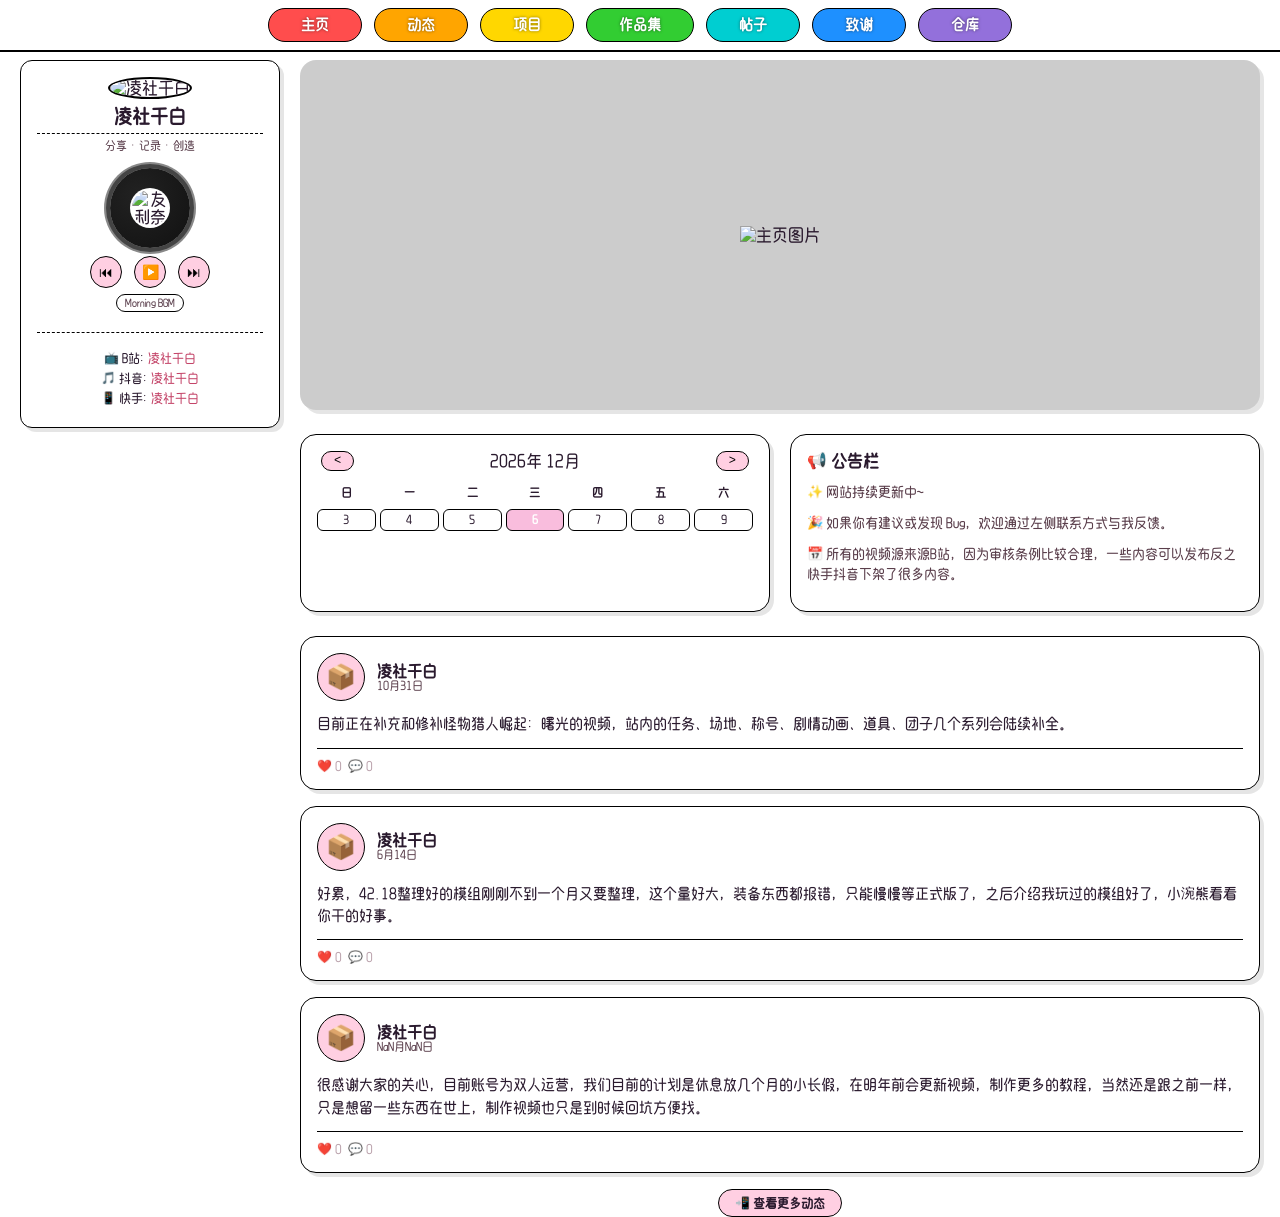
==== commit 82762e19: "「支持一下」从主页移到致谢页最底部，并改为点击图片可新窗口查看原图" ====
--- a/index.html
+++ b/index.html
@@ -411,12 +411,6 @@
             </div>
         </div>
         <div id="momentsContainer"></div>
-        <div class="sponsor-block" id="sponsorBlock">
-            <div class="sponsor-summary">💖 支持一下</div>
-            <div class="sponsor-content">
-                <img src="sponsor.png" alt="赞赏码" class="sponsor-img" id="sponsorImg" onerror="this.style.display='none';this.parentElement.innerHTML='<span style=\'color:var(--text-mid);\'>请放置 sponsor.png 到根目录</span>'">
-            </div>
-        </div>
     </div>
 
     <audio id="audioPlayer" preload="auto"></audio>
@@ -583,18 +577,6 @@
         };
         loadMoments();
 
-        // 支持一下折叠
-        const sponsorBlock = document.getElementById('sponsorBlock');
-        const sponsorSummary = document.querySelector('.sponsor-summary');
-        sponsorSummary.addEventListener('click', (e) => {
-            e.stopPropagation();
-            sponsorBlock.classList.toggle('open');
-        });
-        const sponsorImg = document.getElementById('sponsorImg');
-        if (sponsorImg) {
-            sponsorImg.addEventListener('click', () => showImageModal(sponsorImg.src));
-        }
-
         // 导航平滑滚动
         document.querySelectorAll('nav .links li a[href="#"]').forEach(link => {
             link.addEventListener('click', function(e) {
@@ -603,5 +585,7 @@
             });
         });
     </script>
-</body>
-</html>+    <!-- 51.la 网站统计 -->
+    <script charset="UTF-8" id="LA_COLLECT" src="//sdk.51.la/js-sdk-pro.min.js"></script>
+    <script>if(window.LA&&LA.init){LA.init({id:"3PEh97IIsQ2zJUR2",ck:"3PEh97IIsQ2zJUR2"})}</script></body>
+</html>
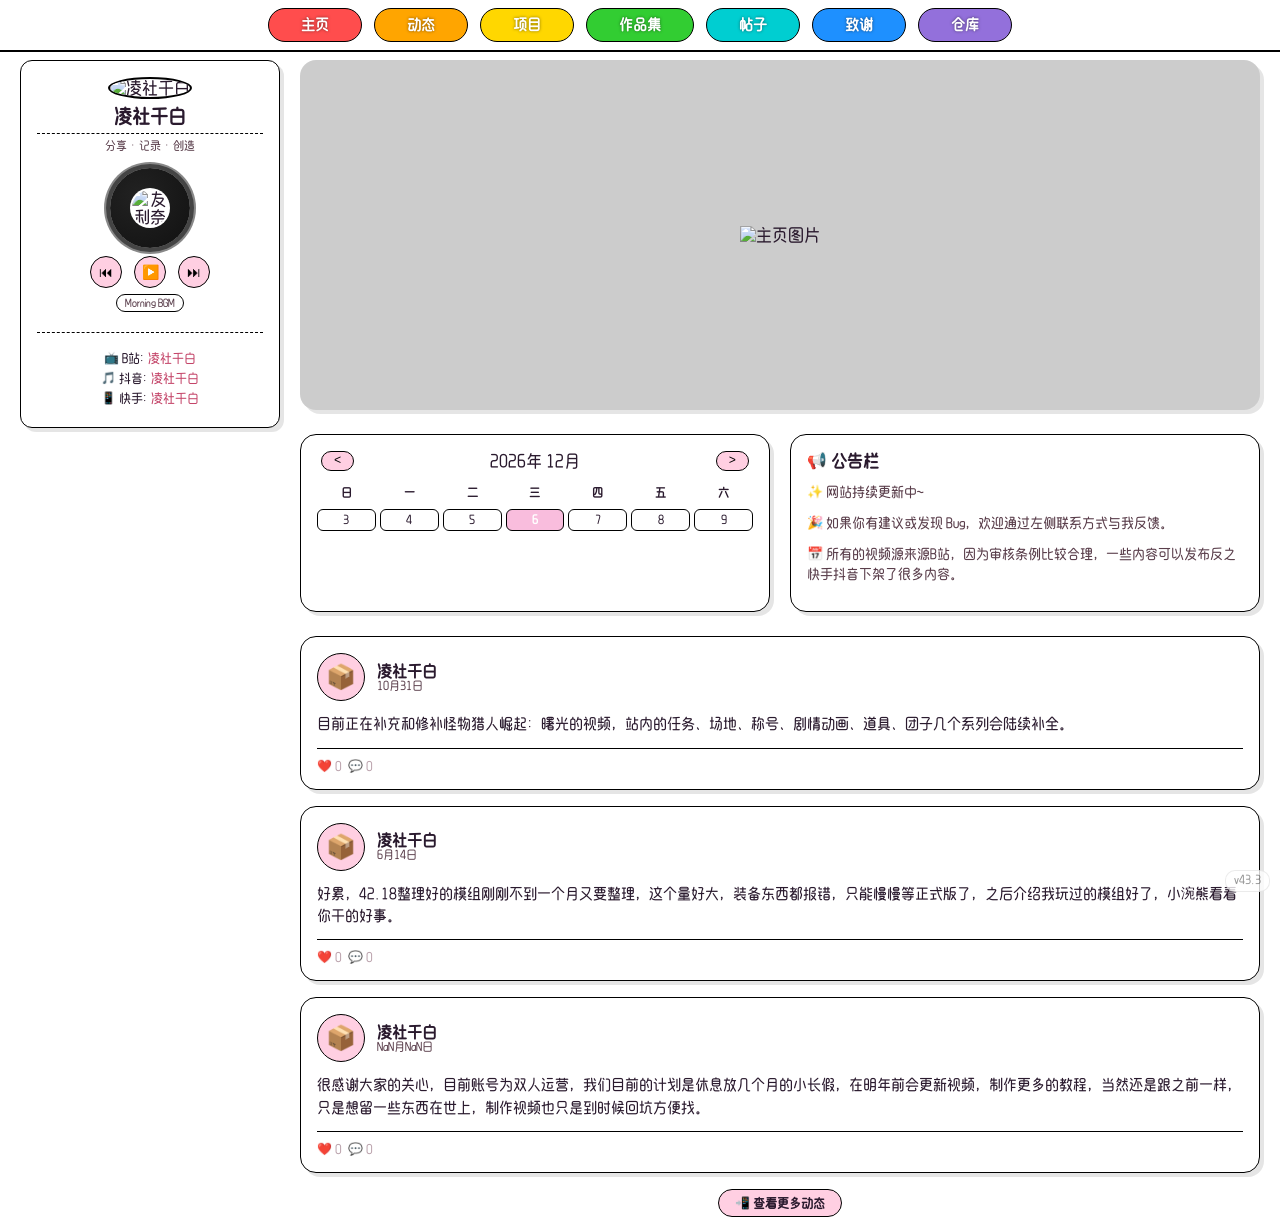
==== commit 0b591824: "新增站点版本号（提交数/10）与版本角标；所有数据请求改为不吃缓存" ====
--- a/index.html
+++ b/index.html
@@ -348,7 +348,31 @@
             .song-title { max-width: 150px; }
         }
     </style>
-</head>
+<script>/* 站点版本标记 + 数据请求不吃缓存 */
+(function () {
+  var _fetch = window.fetch;
+  if (_fetch) {
+    window.fetch = function (u, o) {
+      o = o || {};
+      if (!('cache' in o)) o.cache = 'no-store';
+      return _fetch.call(this, u, o);
+    };
+  }
+  function paint() {
+    var st = document.createElement('style');
+    st.textContent = '#siteVersion{position:fixed;right:10px;bottom:8px;z-index:60;font-size:11px;line-height:1.6;color:rgba(0,0,0,.42);background:rgba(255,255,255,.78);border:1px solid rgba(0,0,0,.08);border-radius:10px;padding:1px 8px;pointer-events:none;font-family:inherit}';
+    document.head.appendChild(st);
+    fetch('data/version.json').then(function (r) { return r.json(); }).then(function (v) {
+      var d = document.createElement('div');
+      d.id = 'siteVersion';
+      d.textContent = 'v' + v.version;
+      d.title = '主站 ' + v.commitsMain + ' 次 + 子站 ' + v.commitsSub + ' 次 = ' + (v.commitsMain + v.commitsSub) + ' 次提交';
+      document.body.appendChild(d);
+    }).catch(function () {});
+  }
+  if (document.readyState === 'loading') document.addEventListener('DOMContentLoaded', paint);
+  else paint();
+})();</script></head>
 <body>
     <nav>
         <ul class="links">
